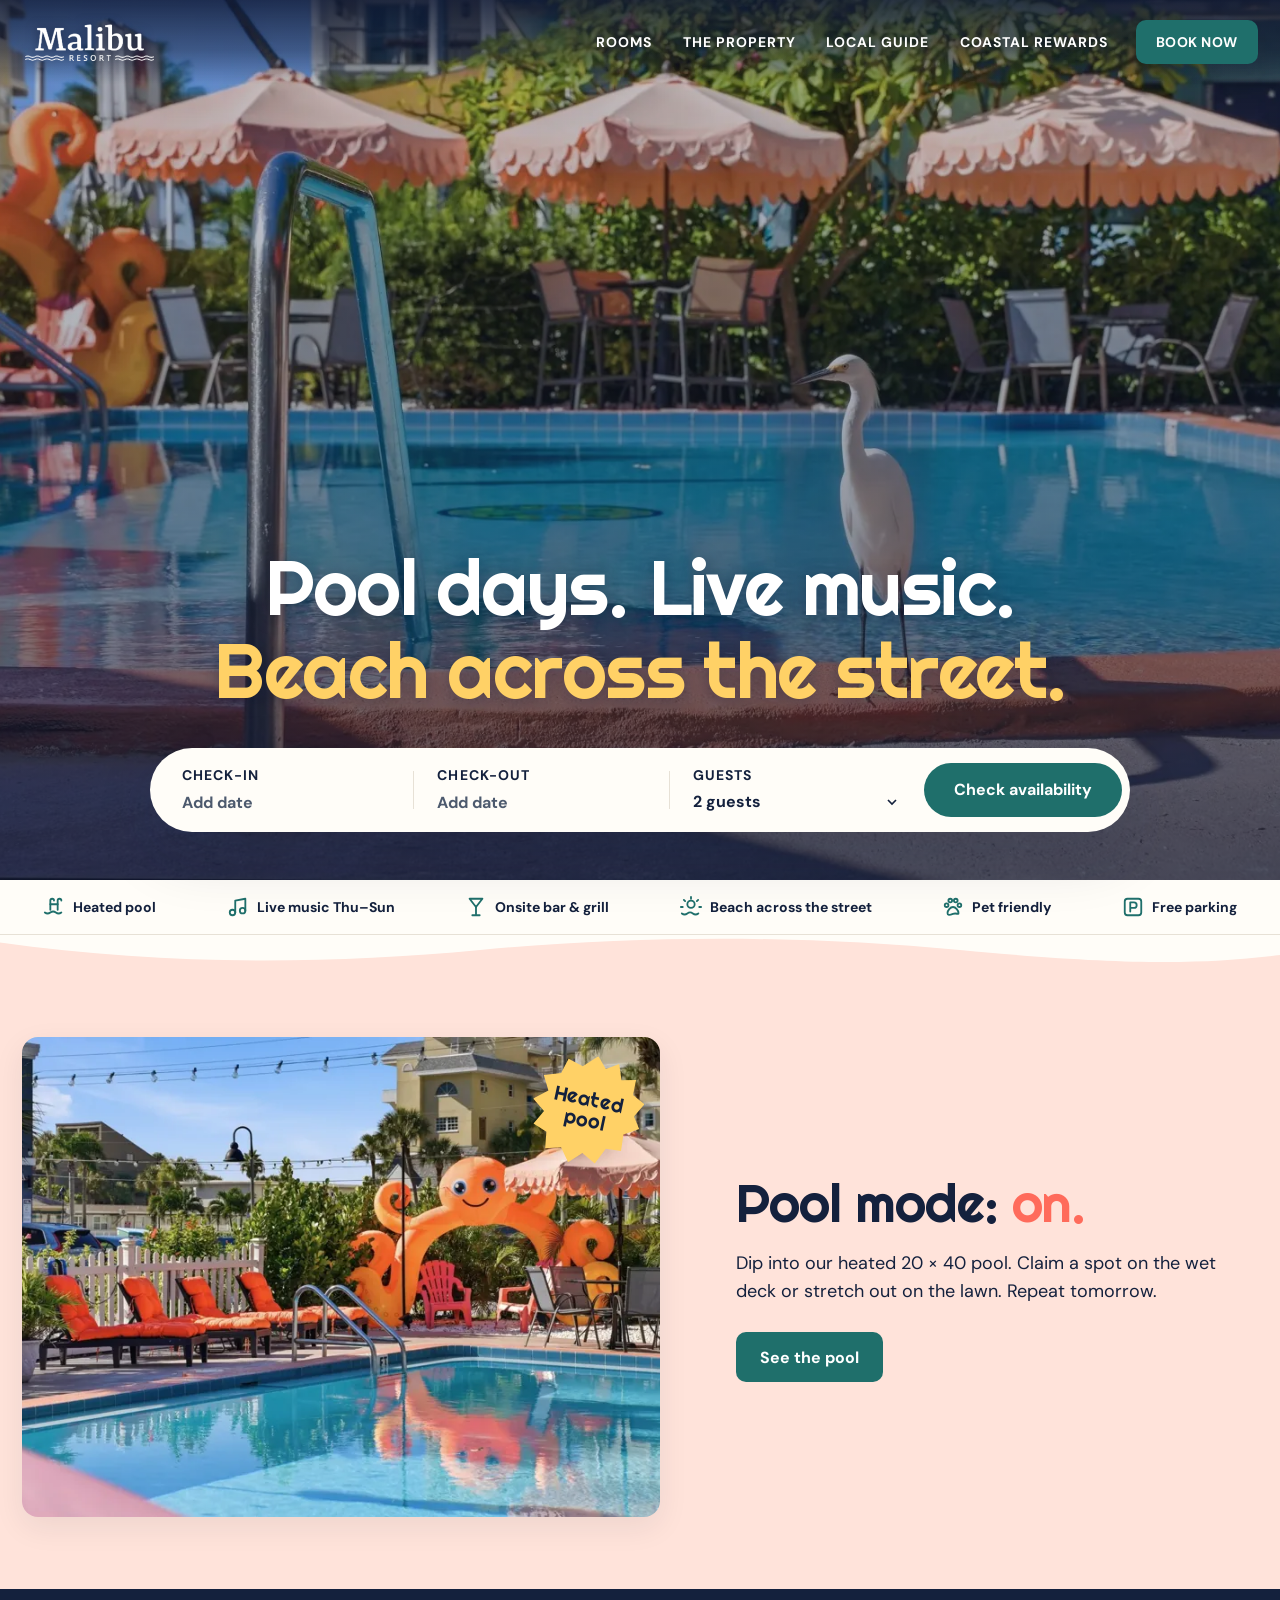
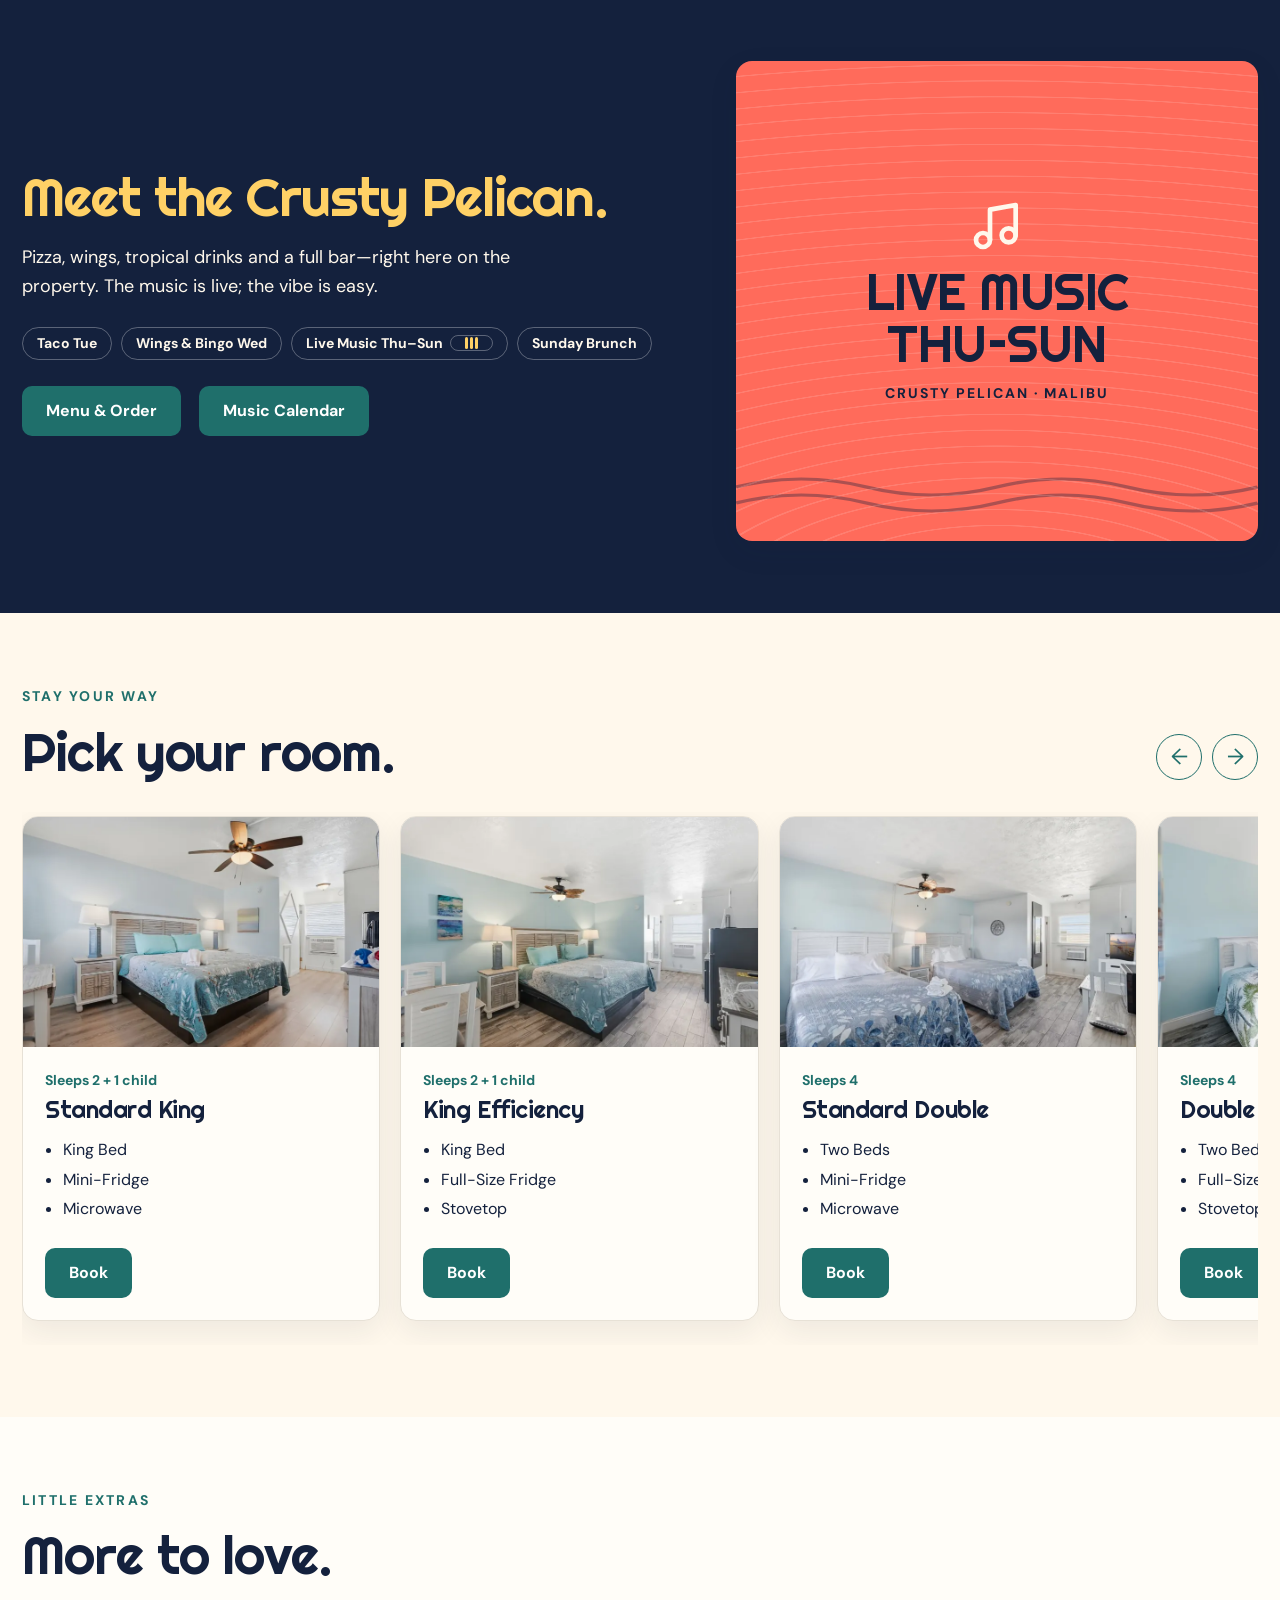
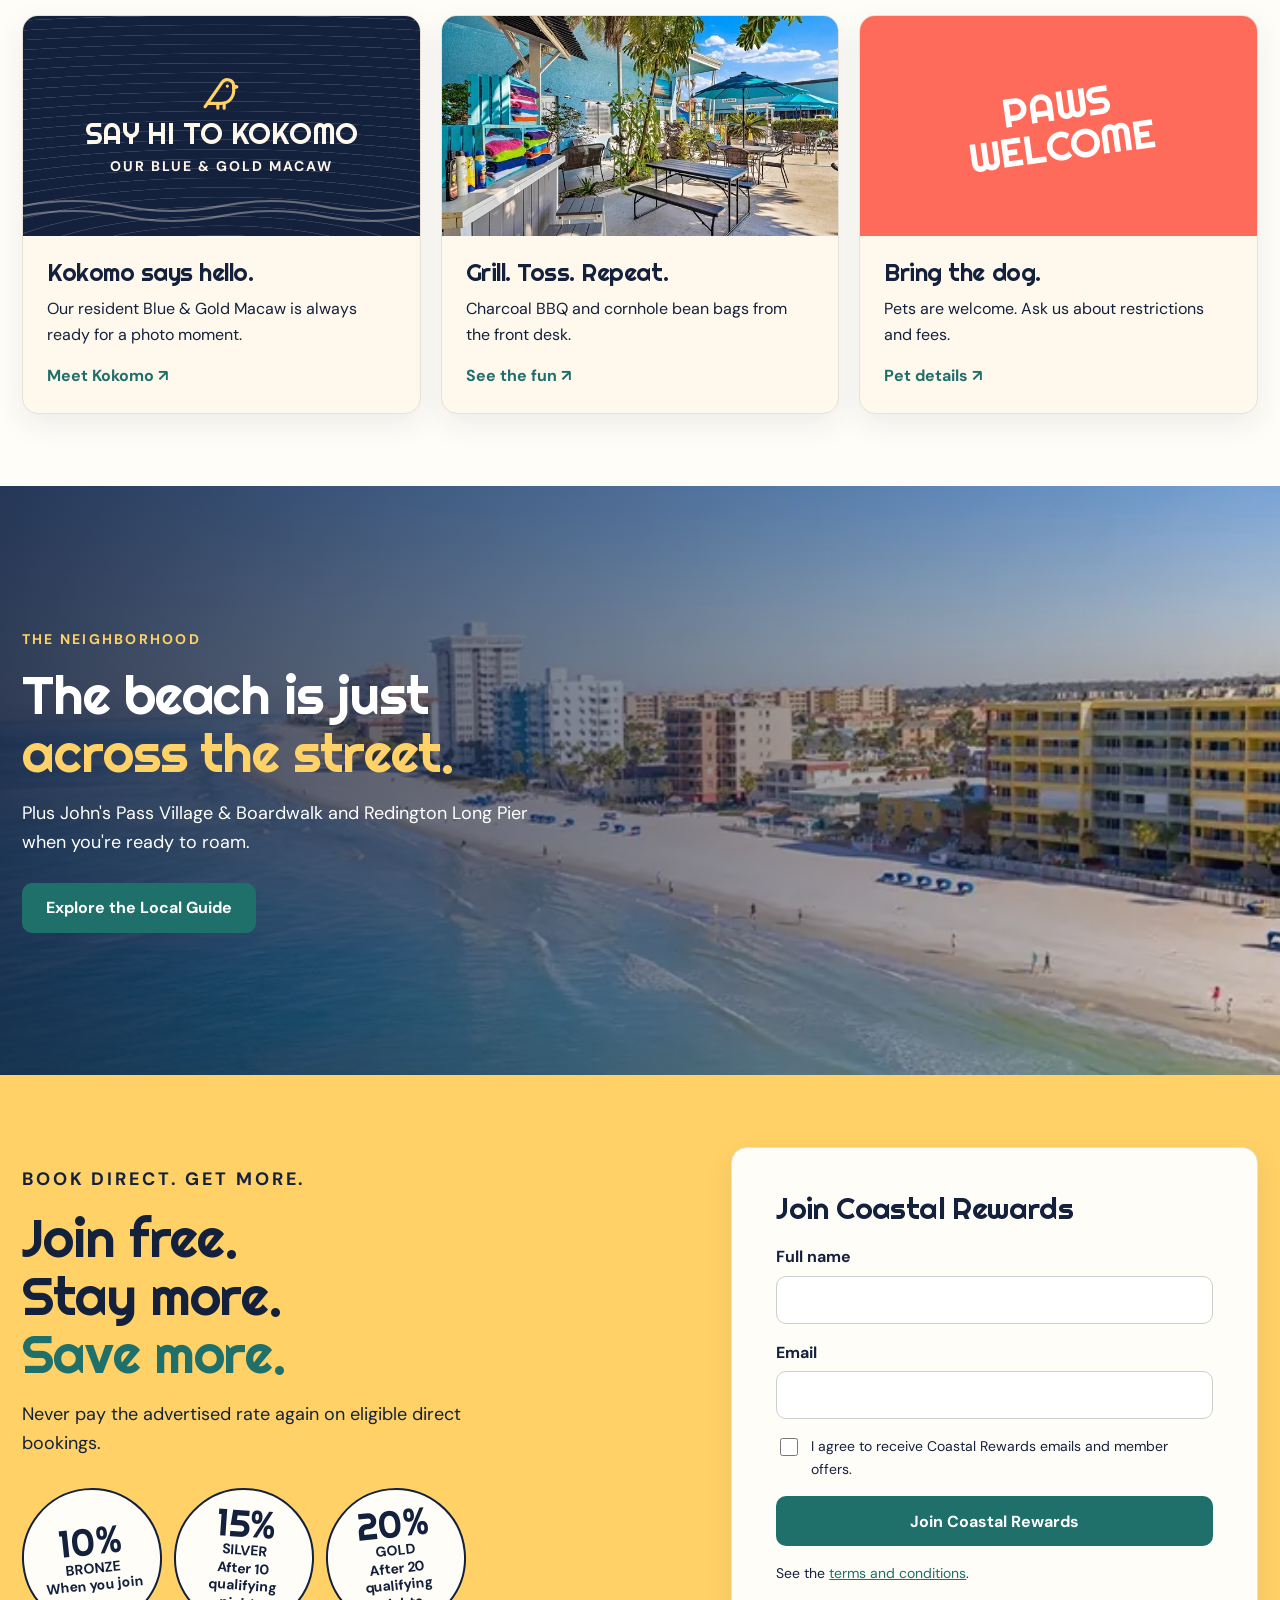
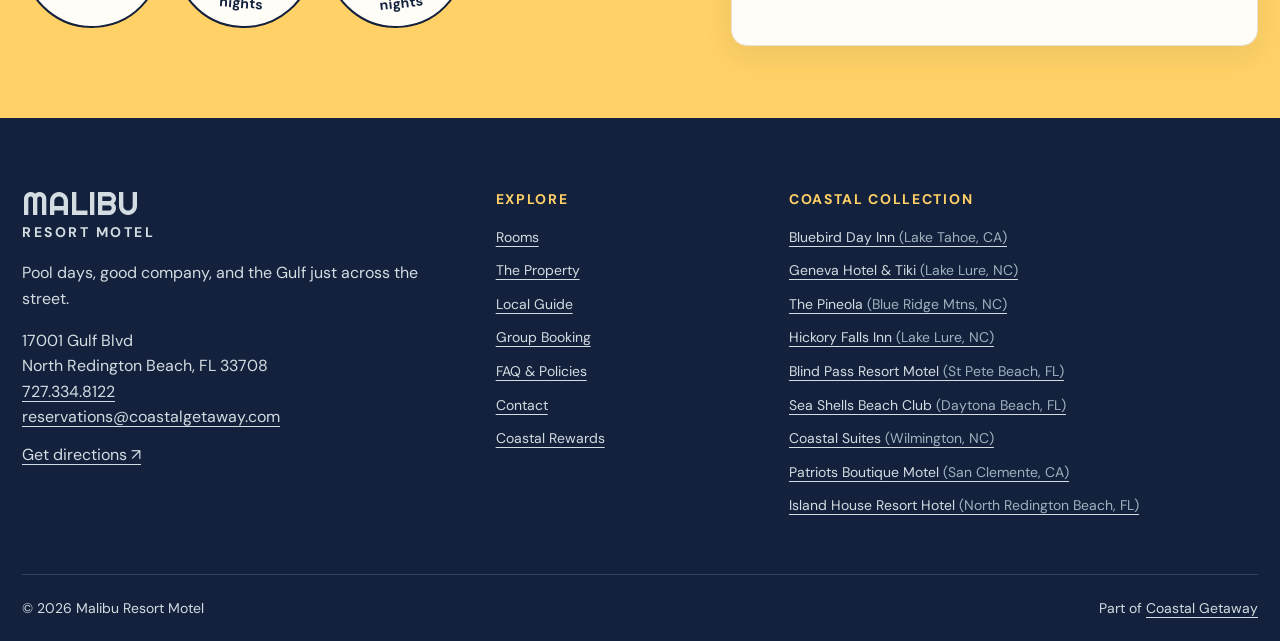
==== index.html @ 84819af7 "Clean up and modernize the site - Rewrite style-v2.css as one organized pass per component with shar" ====
<!DOCTYPE html>

<html lang="en"><head>
  <meta charset="utf-8"/>
  <meta content="width=device-width, initial-scale=1" name="viewport"/>
  <title>Malibu Resort Motel | Pool, Live Music &amp; Beach Across the Street | North Redington Beach, FL</title>
  <meta content="Retro motel in North Redington Beach with a heated pool, live music, onsite Crusty Pelican bar and grill, and the Gulf just across the street." name="description"/>
  <link href="https://fonts.googleapis.com" rel="preconnect"/>
  <link crossorigin="" href="https://fonts.gstatic.com" rel="preconnect"/>
  <link href="https://fonts.googleapis.com/css2?family=DM+Sans:wght@400;500;600;700&amp;family=Righteous&amp;display=swap" rel="stylesheet"/>
  <link href="assets/style-v2.css" rel="stylesheet"/>
  <script type="application/ld+json">{"@context":"https://schema.org","@type":"LodgingBusiness","name":"Malibu Resort Motel","url":"https://www.themaliburesortmotel.com/","telephone":"+1-727-334-8122","address":{"@type":"PostalAddress","streetAddress":"17001 Gulf Blvd","addressLocality":"North Redington Beach","addressRegion":"FL","postalCode":"33708","addressCountry":"US"},"checkinTime":"15:00","checkoutTime":"11:00"}</script>
</head>
<body class="home-page"><a class="skip-link" href="#main">Skip to content</a>
<header class="site-header">
  <div class="wrap header-inner"><a aria-label="Malibu Resort Motel home" class="brand" href="index.html">
      <img alt="Malibu Resort Motel" src="assets/images/logo.png"/></a>
    <nav aria-label="Main navigation" class="desktop-nav"><a href="rooms.html">Rooms</a><a href="property.html">The Property</a><a href="local-guide.html">Local Guide</a><a href="index.html#rewards">Coastal Rewards</a>
    </nav>
    <a class="button header-book" href="https://hotels.cloudbeds.com/en/reservation/ivsspZ?currency=usd" rel="noopener noreferrer" target="_blank">Book now</a>
    <button aria-controls="mobile-menu" aria-expanded="false" aria-label="Open menu" class="menu-toggle" type="button"><span></span><span></span><span></span>
    </button>
  </div>
  <nav aria-label="Mobile navigation" class="mobile-menu" hidden="" id="mobile-menu"><a href="rooms.html">Rooms</a><a href="property.html">The Property</a><a href="local-guide.html">Local Guide</a><a href="index.html#rewards">Coastal Rewards</a><a href="group-booking.html">Group Booking</a><a href="faq-policies.html">FAQ &amp; Policies</a><a href="contact.html">Contact</a>
    <a class="button" href="https://hotels.cloudbeds.com/en/reservation/ivsspZ?currency=usd" rel="noopener noreferrer" target="_blank">Book now</a>
  </nav>
</header>
<main id="main">
  <section class="hero">
    <div aria-label="Heated pool at Malibu Resort Motel" class="hero-image" role="img"></div>
    <div class="wrap hero-content">
      <h1><span>Pool days.</span><span>Live music.</span><span>Beach across the street.</span>
      </h1>
    </div>
    <form class="booking-search wrap" data-booking-form="">
      <label>Check-in<input autocomplete="off" inputmode="numeric" maxlength="10" name="checkin" pattern="(0[1-9]|1[0-2])/(0[1-9]|[12][0-9]|3[01])/[0-9]{4}" placeholder="Add date" required="" title="Enter a date as MM/DD/YYYY" type="text"/>
      </label>
      <label>Check-out<input autocomplete="off" inputmode="numeric" maxlength="10" name="checkout" pattern="(0[1-9]|1[0-2])/(0[1-9]|[12][0-9]|3[01])/[0-9]{4}" placeholder="Add date" required="" title="Enter a date as MM/DD/YYYY" type="text"/>
      </label>
      <label>Guests
        <select name="guests"><option>1 guest</option><option selected="">2 guests</option><option>3 guests</option><option>4 guests</option>
        </select>
      </label>
      <button class="button" type="submit">Check availability
      </button>
    </form>
  </section>
  <div aria-label="Malibu highlights" class="highlight-strip">
    <div class="highlight-track"><span class="highlight-item"><span class="highlight-icon"><svg aria-hidden="true" class="icon" fill="none" stroke="currentColor" stroke-linecap="round" stroke-linejoin="round" stroke-width="2" viewBox="0 0 24 24"><path d="M2 18c2 1.5 4 1.5 6 0s4-1.5 6 0 4 1.5 6 0"/><path d="M8 15V5a2 2 0 0 1 4 0"/><path d="M16 15V5a2 2 0 0 1 4 0"/><path d="M8 9h8"/></svg></span>Heated pool</span><span class="highlight-item"><span class="highlight-icon"><svg aria-hidden="true" class="icon" fill="none" stroke="currentColor" stroke-linecap="round" stroke-linejoin="round" stroke-width="2" viewBox="0 0 24 24"><path d="M9 18V5l11-2v13"/><circle cx="6" cy="18" r="3"/><circle cx="17" cy="16" r="3"/></svg></span>Live music Thu–Sun</span><span class="highlight-item"><span class="highlight-icon"><svg aria-hidden="true" class="icon" fill="none" stroke="currentColor" stroke-linecap="round" stroke-linejoin="round" stroke-width="2" viewBox="0 0 24 24"><path d="M5 3h14l-7 9z"/><path d="M12 12v8"/><path d="M8 21h8"/></svg></span>Onsite bar &amp; grill</span><span class="highlight-item"><span class="highlight-icon"><svg aria-hidden="true" class="icon" fill="none" stroke="currentColor" stroke-linecap="round" stroke-linejoin="round" stroke-width="2" viewBox="0 0 24 24"><circle cx="12" cy="9" r="4"/><path d="M12 1v2M4.2 4.2l1.4 1.4M1 12h2M21 12h2M18.4 5.6l1.4-1.4"/><path d="M2 19c2 1.5 4 1.5 6 0s4-1.5 6 0 4 1.5 6 0"/></svg></span>Beach across the street</span><span class="highlight-item"><span class="highlight-icon"><svg aria-hidden="true" class="icon" fill="none" stroke="currentColor" stroke-linecap="round" stroke-linejoin="round" stroke-width="2" viewBox="0 0 24 24"><circle cx="5" cy="10" r="2"/><circle cx="9" cy="5" r="2"/><circle cx="15" cy="5" r="2"/><circle cx="19" cy="10" r="2"/><path d="M12 12c-3 0-6 4-6 6.5S8 21 12 19.5 18 21 18 18.5 15 12 12 12z"/></svg></span>Pet friendly</span><span class="highlight-item"><span class="highlight-icon"><svg aria-hidden="true" class="icon" fill="none" stroke="currentColor" stroke-linecap="round" stroke-linejoin="round" stroke-width="2" viewBox="0 0 24 24"><rect height="18" rx="3" width="18" x="3" y="3"/><path d="M9 17V7h4a3 3 0 0 1 0 6H9"/></svg></span>Free parking</span>
    </div>
    <div aria-hidden="true" class="highlight-track"><span class="highlight-item"><span class="highlight-icon"><svg aria-hidden="true" class="icon" fill="none" stroke="currentColor" stroke-linecap="round" stroke-linejoin="round" stroke-width="2" viewBox="0 0 24 24"><path d="M2 18c2 1.5 4 1.5 6 0s4-1.5 6 0 4 1.5 6 0"/><path d="M8 15V5a2 2 0 0 1 4 0"/><path d="M16 15V5a2 2 0 0 1 4 0"/><path d="M8 9h8"/></svg></span>Heated pool</span><span class="highlight-item"><span class="highlight-icon"><svg aria-hidden="true" class="icon" fill="none" stroke="currentColor" stroke-linecap="round" stroke-linejoin="round" stroke-width="2" viewBox="0 0 24 24"><path d="M9 18V5l11-2v13"/><circle cx="6" cy="18" r="3"/><circle cx="17" cy="16" r="3"/></svg></span>Live music Thu–Sun</span><span class="highlight-item"><span class="highlight-icon"><svg aria-hidden="true" class="icon" fill="none" stroke="currentColor" stroke-linecap="round" stroke-linejoin="round" stroke-width="2" viewBox="0 0 24 24"><path d="M5 3h14l-7 9z"/><path d="M12 12v8"/><path d="M8 21h8"/></svg></span>Onsite bar &amp; grill</span><span class="highlight-item"><span class="highlight-icon"><svg aria-hidden="true" class="icon" fill="none" stroke="currentColor" stroke-linecap="round" stroke-linejoin="round" stroke-width="2" viewBox="0 0 24 24"><circle cx="12" cy="9" r="4"/><path d="M12 1v2M4.2 4.2l1.4 1.4M1 12h2M21 12h2M18.4 5.6l1.4-1.4"/><path d="M2 19c2 1.5 4 1.5 6 0s4-1.5 6 0 4 1.5 6 0"/></svg></span>Beach across the street</span><span class="highlight-item"><span class="highlight-icon"><svg aria-hidden="true" class="icon" fill="none" stroke="currentColor" stroke-linecap="round" stroke-linejoin="round" stroke-width="2" viewBox="0 0 24 24"><circle cx="5" cy="10" r="2"/><circle cx="9" cy="5" r="2"/><circle cx="15" cy="5" r="2"/><circle cx="19" cy="10" r="2"/><path d="M12 12c-3 0-6 4-6 6.5S8 21 12 19.5 18 21 18 18.5 15 12 12 12z"/></svg></span>Pet friendly</span><span class="highlight-item"><span class="highlight-icon"><svg aria-hidden="true" class="icon" fill="none" stroke="currentColor" stroke-linecap="round" stroke-linejoin="round" stroke-width="2" viewBox="0 0 24 24"><rect height="18" rx="3" width="18" x="3" y="3"/><path d="M9 17V7h4a3 3 0 0 1 0 6H9"/></svg></span>Free parking</span>
    </div>
  </div>
  <div aria-hidden="true" class="wave-divider"><svg preserveaspectratio="none" viewbox="0 0 1440 48" xmlns="http://www.w3.org/2000/svg"><path d="M0 12C180 48 360 48 540 24S900 0 1080 24s270 24 360 8v16H0Z"></path></svg>
  </div>
  <section class="feature-block pool-block">
    <div class="wrap feature-layout">
      <div class="feature-media">
        <img alt="The heated outdoor pool and sun deck at Malibu Resort Motel" loading="lazy" src="assets/images/property-05-800.webp" srcset="assets/images/property-05-800.webp 800w, assets/images/property-05-1600.webp 1600w" sizes="(max-width: 960px) 100vw, 640px"/><span class="pool-badge">Heated pool</span>
      </div>
      <div class="feature-content">
        <h2>Pool mode: <em>on.</em>
        </h2>
        <p>Dip into our heated 20 × 40 pool. Claim a spot on the wet deck or stretch out on the lawn. Repeat tomorrow.
        </p>
        <a class="button" href="property.html#pool">See the pool</a>
      </div>
    </div>
  </section>
  <section class="feature-block pelican-block">
    <div class="wrap feature-layout reverse">
      <div class="feature-media"><!-- RETRO POSTER PLACEHOLDER: replace this whole div with <img src="assets/images/crusty-pelican-live-music.jpg" alt="..."> when the client supplies a real Crusty Pelican live music photo. -->
        <div aria-label="Retro graphic poster for Crusty Pelican live music Thursday through Sunday" class="retro-poster poster-music" role="img"><svg aria-hidden="true" class="poster-icon" fill="none" stroke="currentColor" stroke-linecap="round" stroke-linejoin="round" stroke-width="2" viewBox="0 0 24 24"><path d="M9 18V5l11-2v13"/><circle cx="6" cy="18" r="3"/><circle cx="17" cy="16" r="3"/></svg><strong>LIVE MUSIC <span class="nowrap">THU–SUN</span></strong><span class="poster-detail">CRUSTY PELICAN · MALIBU</span><svg aria-hidden="true" class="poster-waves" preserveAspectRatio="none" viewBox="0 0 400 60"><path d="M0 20q50-20 100 0t100 0 100 0 100 0M0 40q50-20 100 0t100 0 100 0 100 0" fill="none" stroke="currentColor" stroke-width="4"/></svg>
        </div>
      </div>
      <div class="feature-content">
        <h2>Meet the <em>Crusty Pelican.</em>
        </h2>
        <p>Pizza, wings, tropical drinks and a full bar—right here on the property. The music is live; the vibe is easy.
        </p>
        <div aria-label="Weekly lineup" class="pill-list"><span>Taco Tue</span><span>Wings &amp; Bingo Wed</span><span>Live Music Thu–Sun<span aria-hidden="true" class="equalizer"><i></i><i></i><i></i></span></span><span>Sunday Brunch</span>
        </div>
        <div class="button-row">
          <a class="button" href="https://beta.tabwright.com/order/crusty-pelican" rel="noopener noreferrer" target="_blank">Menu &amp; Order</a>
          <a class="button secondary-action" href="https://www.facebook.com/share/1YWHw7oqLN/" rel="noopener noreferrer" target="_blank">Music Calendar</a>
        </div>
      </div>
    </div>
  </section>
  <section class="rooms-strip-section">
    <div class="wrap">
      <div class="section-head">
        <div>
          <p class="eyebrow">Stay your way
          </p>
          <h2>Pick your room.
          </h2>
        </div>
        <div aria-label="Browse rooms" class="room-controls">
          <button aria-label="Previous rooms" data-room-prev="" type="button">←
          </button>
          <button aria-label="Next rooms" data-room-next="" type="button">→
          </button>
        </div>
      </div>
      <div aria-label="Room types, scroll horizontally" class="rooms-scroller" tabindex="0">
        <article class="strip-card"><a aria-label="See Standard King details" class="strip-image" href="rooms.html#room-491562">
            <img alt="Standard King guest room" loading="lazy" src="assets/images/room-standard-king-800.webp" srcset="assets/images/room-standard-king-800.webp 800w, assets/images/room-standard-king-1600.webp 1600w" sizes="(max-width: 620px) 82vw, 360px"/></a>
          <div class="strip-card-content">
            <p class="strip-occupancy">Sleeps 2 + 1 child
            </p>
            <h3>Standard King
            </h3>
            <ul>
              <li>King Bed
              </li>
              <li>Mini-Fridge
              </li>
              <li>Microwave
              </li>
            </ul>
            <a class="button" href="https://hotels.cloudbeds.com/en/reservation/ivsspZ?rid=491562&amp;currency=usd" rel="noopener noreferrer" target="_blank">Book</a>
          </div>
        </article>
        <article class="strip-card"><a aria-label="See King Efficiency details" class="strip-image" href="rooms.html#room-491563">
            <img alt="King Efficiency guest room" loading="lazy" src="assets/images/room-king-efficiency-800.webp" srcset="assets/images/room-king-efficiency-800.webp 800w, assets/images/room-king-efficiency-1600.webp 1600w" sizes="(max-width: 620px) 82vw, 360px"/></a>
          <div class="strip-card-content">
            <p class="strip-occupancy">Sleeps 2 + 1 child
            </p>
            <h3>King Efficiency
            </h3>
            <ul>
              <li>King Bed
              </li>
              <li>Full-Size Fridge
              </li>
              <li>Stovetop
              </li>
            </ul>
            <a class="button" href="https://hotels.cloudbeds.com/en/reservation/ivsspZ?rid=491563&amp;currency=usd" rel="noopener noreferrer" target="_blank">Book</a>
          </div>
        </article>
        <article class="strip-card"><a aria-label="See Standard Double details" class="strip-image" href="rooms.html#room-491564">
            <img alt="Standard Double guest room" loading="lazy" src="assets/images/room-standard-double-800.webp" srcset="assets/images/room-standard-double-800.webp 800w, assets/images/room-standard-double-1600.webp 1600w" sizes="(max-width: 620px) 82vw, 360px"/></a>
          <div class="strip-card-content">
            <p class="strip-occupancy">Sleeps 4
            </p>
            <h3>Standard Double
            </h3>
            <ul>
              <li>Two Beds
              </li>
              <li>Mini-Fridge
              </li>
              <li>Microwave
              </li>
            </ul>
            <a class="button" href="https://hotels.cloudbeds.com/en/reservation/ivsspZ?rid=491564&amp;currency=usd" rel="noopener noreferrer" target="_blank">Book</a>
          </div>
        </article>
        <article class="strip-card"><a aria-label="See Double Bed Efficiency details" class="strip-image" href="rooms.html#room-491565">
            <img alt="Double Bed Efficiency guest room" loading="lazy" src="assets/images/room-double-efficiency-800.webp" srcset="assets/images/room-double-efficiency-800.webp 800w, assets/images/room-double-efficiency-1600.webp 1600w" sizes="(max-width: 620px) 82vw, 360px"/></a>
          <div class="strip-card-content">
            <p class="strip-occupancy">Sleeps 4
            </p>
            <h3>Double Bed Efficiency
            </h3>
            <ul>
              <li>Two Beds
              </li>
              <li>Full-Size Fridge
              </li>
              <li>Stovetop
              </li>
            </ul>
            <a class="button" href="https://hotels.cloudbeds.com/en/reservation/ivsspZ?rid=491565&amp;currency=usd" rel="noopener noreferrer" target="_blank">Book</a>
          </div>
        </article>
        <article class="strip-card"><a aria-label="See One Bedroom Apartment details" class="strip-image" href="rooms.html#room-491566">
            <img alt="One Bedroom Apartment guest room" loading="lazy" src="assets/images/room-apartment-800.webp" srcset="assets/images/room-apartment-800.webp 800w, assets/images/room-apartment-1600.webp 1600w" sizes="(max-width: 620px) 82vw, 360px"/></a>
          <div class="strip-card-content">
            <p class="strip-occupancy">Sleeps 4
            </p>
            <h3>One Bedroom Apartment
            </h3>
            <ul>
              <li>King Bedroom
              </li>
              <li>Queen Pull-Out Sofa
              </li>
              <li>Kitchenette
              </li>
            </ul>
            <a class="button" href="https://hotels.cloudbeds.com/en/reservation/ivsspZ?rid=491566&amp;currency=usd" rel="noopener noreferrer" target="_blank">Book</a>
          </div>
        </article>
        <article class="strip-card"><a aria-label="See Tropical One-Bedroom Suite details" class="strip-image" href="rooms.html#room-491567">
            <img alt="Tropical One-Bedroom Suite guest room" decoding="async" height="1000" loading="eager" src="assets/images/room-tropical-suite-800.webp" srcset="assets/images/room-tropical-suite-800.webp 800w, assets/images/room-tropical-suite-1600.webp 1600w" sizes="(max-width: 620px) 82vw, 360px" width="1503"/></a>
          <div class="strip-card-content">
            <p class="strip-occupancy">Sleeps 4
            </p>
            <h3>Tropical One-Bedroom Suite
            </h3>
            <ul>
              <li>King Bedroom
              </li>
              <li>Queen Pull-Out Sofa
              </li>
              <li>Kitchenette
              </li>
            </ul>
            <a class="button" href="https://hotels.cloudbeds.com/en/reservation/ivsspZ?rid=491567&amp;currency=usd" rel="noopener noreferrer" target="_blank">Book</a>
          </div>
        </article>
      </div>
    </div>
  </section>
  <section class="extras-section">
    <div class="wrap">
      <div class="section-head">
        <div>
          <p class="eyebrow">Little extras
          </p>
          <h2>More to love.
          </h2>
        </div>
      </div>
      <div class="extras-grid">
        <a class="extra-card" href="property.html#kokomo">
          <div class="extra-visual"><!-- RETRO POSTER PLACEHOLDER: replace this whole div with <img src="assets/images/kokomo.jpg" alt="..."> when the client supplies a real Kokomo photo. -->
            <div aria-label="Retro graphic poster for Kokomo the Blue and Gold Macaw" class="retro-poster poster-kokomo" role="img"><svg aria-hidden="true" class="poster-icon" fill="none" stroke="currentColor" stroke-linecap="round" stroke-linejoin="round" stroke-width="2" viewBox="0 0 24 24"><path d="M16 7h.01"/><path d="M3.4 18H12a8 8 0 0 0 8-8V7a4 4 0 0 0-7.3-2.3L2 20"/><path d="m20 7 2 .5-2 .5"/><path d="M10 18v3M14 17.7V21"/></svg><strong>SAY HI TO KOKOMO</strong><span class="poster-detail">OUR BLUE &amp; GOLD MACAW</span><svg aria-hidden="true" class="poster-waves" preserveAspectRatio="none" viewBox="0 0 400 60"><path d="M0 20q50-20 100 0t100 0 100 0 100 0M0 40q50-20 100 0t100 0 100 0 100 0" fill="none" stroke="currentColor" stroke-width="4"/></svg>
            </div>
          </div>
          <div>
            <h3>Kokomo says hello.
            </h3>
            <p>Our resident Blue &amp; Gold Macaw is always ready for a photo moment.
            </p><b>Meet Kokomo <span aria-hidden="true">↗</span></b>
          </div></a>
        <a class="extra-card" href="property.html#games-bbq">
          <div class="extra-visual">
            <img alt="Outdoor hangout space at Malibu Resort Motel" loading="lazy" src="assets/images/property-front-800.webp" srcset="assets/images/property-front-800.webp 800w" sizes="(max-width: 620px) 100vw, 400px"/>
          </div>
          <div>
            <h3>Grill. Toss. Repeat.
            </h3>
            <p>Charcoal BBQ and cornhole bean bags from the front desk.
            </p><b>See the fun <span aria-hidden="true">↗</span></b>
          </div></a>
        <a class="extra-card" href="property.html#pets">
          <div aria-label="Graphic placeholder for pet-friendly stays" class="extra-visual pet-art" role="img"><span>PAWS<br/>WELCOME</span>
          </div>
          <div>
            <h3>Bring the dog.
            </h3>
            <p>Pets are welcome. Ask us about restrictions and fees.
            </p><b>Pet details <span aria-hidden="true">↗</span></b>
          </div></a>
      </div>
    </div>
  </section>
  <section class="location-band">
    <div aria-label="Beach and Gulf near Malibu Resort Motel" class="location-photo" role="img"></div>
    <div class="location-overlay"></div>
    <div class="wrap location-content">
      <p class="eyebrow light">The neighborhood
      </p>
      <h2>The beach is just<br/><em>across the street.</em>
      </h2>
      <p>Plus John's Pass Village &amp; Boardwalk and Redington Long Pier when you're ready to roam.
      </p>
      <a class="button" href="local-guide.html">Explore the Local Guide</a>
    </div>
  </section>
  <section class="rewards-section" id="rewards">
    <div class="wrap rewards-grid">
      <div class="rewards-copy">
        <p class="eyebrow">Book direct. Get more.
        </p>
        <h2>Join free.<br/>Stay more.<br/><em>Save more.</em>
        </h2>
        <p>Never pay the advertised rate again on eligible direct bookings.
        </p>
        <div class="tier-badges">
          <div><strong data-count="10">10%</strong><span>BRONZE<br/>When you join</span>
          </div>
          <div><strong data-count="15">15%</strong><span>SILVER<br/>After 10 qualifying nights</span>
          </div>
          <div><strong data-count="20">20%</strong><span>GOLD<br/>After 20 qualifying nights</span>
          </div>
        </div>
      </div>
      <form class="site-form reward-form" data-demo-form="" data-success="Thanks for joining! This prototype does not submit your details yet.">
        <h3>Join Coastal Rewards
        </h3>
        <label>Full name<input autocomplete="name" name="name" required=""/>
        </label>
        <label>Email<input autocomplete="email" name="email" required="" type="email"/>
        </label>
        <label class="checkbox"><input required="" type="checkbox"/><span>I agree to receive Coastal Rewards emails and member offers.</span>
        </label>
        <button class="button" type="submit">Join Coastal Rewards
        </button>
        <p class="form-note">See the <a href="https://coastalgetaway.com/terms-conditions/" rel="noopener noreferrer" target="_blank">terms and conditions</a>.
        </p>
        <p aria-live="polite" class="form-status" role="status"></p>
      </form>
    </div>
  </section>
</main>
<footer class="site-footer">
  <div class="wrap footer-grid">
    <div>
      <a class="footer-logo" href="index.html">MALIBU <span>RESORT MOTEL</span></a>
      <p>Pool days, good company, and the Gulf just across the street.
      </p>
      <address>17001 Gulf Blvd<br/>North Redington Beach, FL 33708<br/><a href="tel:+17273348122">727.334.8122</a><br/><a href="mailto:reservations@coastalgetaway.com">reservations@coastalgetaway.com</a>
      </address><a href="https://www.google.com/maps/search/?api=1&amp;query=17001+Gulf+Blvd+North+Redington+Beach+FL+33708" rel="noopener noreferrer" target="_blank">Get directions ↗</a>
    </div>
    <div>
      <h2>Explore
      </h2>
      <ul>
        <li><a href="rooms.html">Rooms</a>
        </li>
        <li><a href="property.html">The Property</a>
        </li>
        <li><a href="local-guide.html">Local Guide</a>
        </li>
        <li><a href="group-booking.html">Group Booking</a>
        </li>
        <li><a href="faq-policies.html">FAQ &amp; Policies</a>
        </li>
        <li><a href="contact.html">Contact</a>
        </li>
        <li><a href="index.html#rewards">Coastal Rewards</a>
        </li>
      </ul>
    </div>
    <div>
      <h2>Coastal Collection
      </h2>
      <ul>
        <li><a href="https://www.bluebirddaytahoe.com/" rel="noopener noreferrer" target="_blank">Bluebird Day Inn <small>(Lake Tahoe, CA)</small></a>
        </li>
        <li><a href="https://www.genevahoteltiki.com/" rel="noopener noreferrer" target="_blank">Geneva Hotel &amp; Tiki <small>(Lake Lure, NC)</small></a>
        </li>
        <li><a href="https://www.thepineola.com/" rel="noopener noreferrer" target="_blank">The Pineola <small>(Blue Ridge Mtns, NC)</small></a>
        </li>
        <li><a href="https://www.hickoryfallsinn.com/" rel="noopener noreferrer" target="_blank">Hickory Falls Inn <small>(Lake Lure, NC)</small></a>
        </li>
        <li><a href="https://www.blindpassresort.com/" rel="noopener noreferrer" target="_blank">Blind Pass Resort Motel <small>(St Pete Beach, FL)</small></a>
        </li>
        <li><a href="https://www.seashellsbeachclub.com/" rel="noopener noreferrer" target="_blank">Sea Shells Beach Club <small>(Daytona Beach, FL)</small></a>
        </li>
        <li><a href="https://www.coastalsuites.com/" rel="noopener noreferrer" target="_blank">Coastal Suites <small>(Wilmington, NC)</small></a>
        </li>
        <li><a href="https://www.thepatriotsmotel.com/" rel="noopener noreferrer" target="_blank">Patriots Boutique Motel <small>(San Clemente, CA)</small></a>
        </li>
        <li><a href="https://www.islandhousebeachhotel.com/" rel="noopener noreferrer" target="_blank">Island House Resort Hotel <small>(North Redington Beach, FL)</small></a>
        </li>
      </ul>
    </div>
  </div>
  <div class="footer-bottom wrap">
    <p>© <span id="year">2026</span> Malibu Resort Motel
    </p>
    <p>Part of <a href="https://coastalgetaway.com/" rel="noopener noreferrer" target="_blank">Coastal Getaway</a>
    </p>
  </div>
</footer>
<script defer="" src="assets/script.js">
</script>
<a class="mobile-book-bar" href="https://hotels.cloudbeds.com/en/reservation/ivsspZ?currency=usd" rel="noopener noreferrer" target="_blank">Book now <span aria-hidden="true">↗</span></a></body></html>
---- assets/style-v2.css ----
/* ==========================================================================
   Malibu Resort Motel — static prototype stylesheet
   One pass per component. Tokens map 1:1 to Elementor global colors/fonts.
   ========================================================================== */

/* ---------- Tokens ---------- */
:root{
  --navy:#14213d;
  --teal:#1f6f6b;
  --teal-dark:#175753;
  --coral:#ff6b5b;
  --coral-soft:#ffe3da;
  --yellow:#ffd166;
  --yellow-soft:#fff1c9;
  --aqua:#2ec4b6;
  --aqua-soft:#d9f1ee;
  --cream:#fff8ec;
  --white:#fffdf8;
  --sand:#f6efe3;
  --line:#e7e1d6;
  --ink-soft:#4d5a6e;

  --font:'DM Sans',system-ui,sans-serif;
  --display:'Righteous',system-ui,sans-serif;

  --radius:16px;
  --radius-sm:10px;
  --shadow:0 10px 30px #14213d14;
  --shadow-lg:0 24px 60px #14213d29;
  --ease:cubic-bezier(.22,1,.36,1);

  --section-y:72px;
  --header-h:84px;
}
@media(max-width:620px){:root{--section-y:56px;--header-h:68px}}

/* ---------- Base ---------- */
*,*:before,*:after{box-sizing:border-box}
html{scroll-behavior:smooth;scroll-padding-top:calc(var(--header-h) + 12px)}
body{margin:0;background:var(--cream);color:var(--navy);font:16px/1.6 var(--font);-webkit-font-smoothing:antialiased}
body.menu-open{overflow:hidden}
img{display:block;max-width:100%}
a{color:inherit}
button,input,select,textarea{font:inherit}
button{cursor:pointer}
h1,h2,h3,h4,p{margin-top:0}
h1,h2,h3{font-family:var(--display);font-weight:400;line-height:1.08;letter-spacing:-.02em;text-wrap:balance}
h1{font-size:clamp(44px,6vw,80px)}
h2{font-size:clamp(34px,4.2vw,56px);margin-bottom:18px}
h3{font-size:24px}
h2 em,h1 em{font-style:normal}
.wrap{width:min(calc(100% - 44px),1240px);margin-inline:auto}
.eyebrow{margin-bottom:14px;color:var(--teal);font-size:14px;font-weight:700;letter-spacing:.16em;text-transform:uppercase}
.eyebrow.light{color:var(--yellow)}
.nowrap{white-space:nowrap}
.skip-link{position:absolute;top:-100px;left:20px;z-index:200;padding:10px 14px;border-radius:var(--radius-sm);background:var(--teal);color:#fff}
.skip-link:focus{top:10px}
:focus-visible{outline:3px solid var(--yellow);outline-offset:3px;border-radius:4px}
section[id]{scroll-margin-top:calc(var(--header-h) + 12px)}

/* ---------- Buttons & links (all buttons: teal + white text) ---------- */
.button{display:inline-flex;align-items:center;justify-content:center;gap:8px;min-height:50px;padding:12px 24px;border:0;border-radius:var(--radius-sm);background:var(--teal);color:#fff;font-weight:700;line-height:1.2;text-align:center;text-decoration:none;transition:background .2s var(--ease),transform .2s var(--ease),box-shadow .2s var(--ease)}
.button:hover{background:var(--teal-dark);transform:translateY(-2px);box-shadow:0 10px 22px #1f6f6b33}
.button:active{transform:translateY(0)}
.button-row{display:flex;flex-wrap:wrap;align-items:center;gap:12px 18px}
.text-link{color:var(--teal);font-weight:700;text-underline-offset:5px}
.text-link:hover{color:var(--teal-dark)}

/* ---------- Header ---------- */
.site-header{position:fixed;inset:0 0 auto;z-index:80;transition:background .25s,box-shadow .25s}
.header-inner{display:flex;align-items:center;gap:28px;height:var(--header-h)}
.brand{flex:none;width:136px}
.brand img{width:auto;max-height:64px;object-fit:contain;transition:filter .25s}
.desktop-nav{display:flex;align-items:center;gap:clamp(18px,2.4vw,34px);margin-left:auto}
.desktop-nav a{font-size:14px;font-weight:700;letter-spacing:.07em;text-decoration:none;text-transform:uppercase;text-underline-offset:6px}
.desktop-nav a:hover{text-decoration:underline}
.header-book{min-height:44px;padding:10px 20px;text-transform:uppercase;letter-spacing:.04em;font-size:14px;white-space:nowrap}
.menu-toggle{display:none;flex-direction:column;align-items:center;justify-content:center;gap:6px;width:46px;height:46px;margin-left:auto;padding:0;border:0;border-radius:var(--radius-sm);background:transparent}
.menu-toggle span{display:block;width:24px;height:2px;border-radius:2px;background:var(--navy);transition:transform .2s,opacity .2s}
.menu-toggle[aria-expanded=true] span:first-child{transform:translateY(8px) rotate(45deg)}
.menu-toggle[aria-expanded=true] span:nth-child(2){opacity:0}
.menu-toggle[aria-expanded=true] span:last-child{transform:translateY(-8px) rotate(-45deg)}
/* Transparent over the hero: scrim keeps logo and nav legible on any photo */
.site-header:not(.scrolled):not(.menu-active){background:linear-gradient(180deg,#0e1834d0 0%,#0e183470 60%,transparent 100%)}
.site-header:not(.scrolled):not(.menu-active) .brand img{filter:brightness(0) invert(1) drop-shadow(0 1px 6px #0e1834cc)}
.site-header:not(.scrolled):not(.menu-active) .desktop-nav a{color:#fff;text-shadow:0 1px 8px #0e1834b3}
.site-header:not(.scrolled):not(.menu-active) .menu-toggle{background:#0e183455}
.site-header:not(.scrolled):not(.menu-active) .menu-toggle span{background:#fff}
.site-header.scrolled,.site-header.menu-active{background:var(--cream);box-shadow:0 8px 24px #14213d1a}
.mobile-menu{display:none}

/* ---------- Home hero ---------- */
.hero{position:relative;z-index:5;isolation:isolate;display:flex;flex-direction:column;justify-content:flex-end;min-height:clamp(640px,100svh,880px);color:#fff}
.hero-image{position:absolute;inset:0;z-index:-2;background:url('images/property-03-1600.webp') center 60%/cover no-repeat}
.hero:before{content:'';position:absolute;inset:0;z-index:-1;pointer-events:none;background:linear-gradient(180deg,#0e183433 0%,#0e183459 45%,#0e1834b3 100%)}
.hero-content{padding:calc(var(--header-h) + 60px) 0 36px;text-align:center}
.hero h1{max-width:980px;margin:0 auto;text-shadow:0 2px 18px #0e183466}
.hero h1 span{display:inline-block;animation:headline-rise .75s var(--ease) both}
.hero h1 span:first-child{margin-right:.28em}
.hero h1 span:nth-child(2){animation-delay:.1s}
.hero h1 span:last-child{display:block;color:var(--yellow);animation-delay:.2s}
@keyframes headline-rise{from{opacity:0;transform:translateY(22px)}to{opacity:1;transform:none}}

/* Booking bar: one slim pill row on desktop */
.booking-search{position:relative;display:grid;grid-template-columns:1fr 1fr 1fr auto;align-items:center;max-width:980px;margin:0 auto 48px;padding:8px;border-radius:999px;background:var(--white);color:var(--navy);box-shadow:var(--shadow-lg)}
.booking-search label{position:relative;display:grid;gap:2px;min-width:0;padding:8px 24px;border-radius:999px;font-size:14px;font-weight:700;letter-spacing:.08em;text-transform:uppercase;transition:background .2s}
.booking-search label+label:before{content:'';position:absolute;left:0;top:22%;bottom:22%;width:1px;background:var(--line)}
.booking-search label.is-active{background:var(--aqua-soft)}
.booking-search label.is-active:before,.booking-search label.is-active+label:before{opacity:0}
.booking-search input,.booking-search select{width:100%;min-width:0;height:28px;padding:0;border:0;background:transparent;color:var(--navy);font-size:16px;letter-spacing:0;text-transform:none;outline-offset:2px}
.booking-search input[readonly]{cursor:pointer}
.booking-search input::placeholder{color:var(--ink-soft);opacity:1}
.booking-search input:not(:placeholder-shown){font-weight:700}
.booking-search .button{min-height:54px;padding-inline:30px;border-radius:999px;white-space:nowrap}

/* Picker dropdowns (anchored, not modals) */
.picker-panel{position:absolute;top:calc(100% + 10px);left:0;z-index:30;padding:18px;border-radius:var(--radius);background:var(--white);color:var(--navy);box-shadow:var(--shadow-lg);font-weight:400;letter-spacing:0;text-transform:none;opacity:0;visibility:hidden;transform:translateY(-6px);transition:opacity .2s var(--ease),transform .2s var(--ease),visibility .2s}
.picker-panel.is-open{opacity:1;visibility:visible;transform:none}
.calendar-panel{width:min(640px,100%)}
.cal-head{display:flex;align-items:center;justify-content:space-between;margin-bottom:10px}
.cal-head strong{font:400 16px var(--display)}
.cal-nav{width:38px;height:38px;border:1px solid var(--line);border-radius:50%;background:#fff;color:var(--teal);font-size:18px;line-height:1}
.cal-nav:disabled{opacity:.35;cursor:default}
.cal-months{display:grid;grid-template-columns:1fr 1fr;gap:24px}
.cal-month h4{margin:0 0 8px;font:400 18px var(--display);text-align:center}
.cal-grid{display:grid;grid-template-columns:repeat(7,1fr);gap:2px;text-align:center}
.cal-grid .dow{padding:4px 0;color:var(--ink-soft);font-size:14px;font-weight:700}
.cal-day{justify-self:center;width:100%;max-width:42px;height:40px;padding:0;border:0;border-radius:50%;background:transparent;color:var(--navy);font-size:14px;font-weight:600;transition:background .15s}
.cal-day:hover:not(:disabled){background:var(--aqua-soft)}
.cal-day:disabled{color:#b8bfc8;cursor:default}
.cal-day.today{box-shadow:inset 0 0 0 1.5px var(--coral)}
.cal-day.in-range{max-width:none;border-radius:0;background:var(--yellow-soft)}
.cal-day.is-start,.cal-day.is-end,.cal-day.is-start:disabled,.cal-day.is-end:disabled{background:var(--teal);color:#fff}
.cal-foot{display:flex;align-items:center;justify-content:space-between;gap:10px;margin-top:12px;padding-top:12px;border-top:1px solid var(--line);font-size:14px;font-weight:700}
.cal-foot button{border:0;background:none;color:var(--teal);font-size:14px;font-weight:700;text-decoration:underline;text-underline-offset:4px}
.guest-select{position:absolute;width:1px;height:1px;opacity:0;pointer-events:none}
.guest-trigger{display:flex;align-items:center;justify-content:space-between;width:100%;height:28px;padding:0;border:0;background:none;color:var(--navy);font-size:16px;font-weight:700;letter-spacing:0;text-transform:none}
.guest-trigger svg{width:16px;height:16px;transition:transform .2s}
.guest-trigger[aria-expanded=true] svg{transform:rotate(180deg)}
.guest-panel{width:240px;margin:0;padding:8px;list-style:none}
.guest-panel li{display:flex;align-items:center;justify-content:space-between;padding:11px 12px;border-radius:var(--radius-sm);font-size:15px;font-weight:600;cursor:pointer}
.guest-panel li:hover,.guest-panel li.is-focus{background:var(--aqua-soft)}
.guest-panel li[aria-selected=true]{color:var(--teal);font-weight:700}
.guest-panel li[aria-selected=true]:after{content:'✓'}

/* ---------- Highlight strip + wave ---------- */
.highlight-strip{position:relative;z-index:2;display:flex;overflow:hidden;background:var(--white);border-bottom:1px solid var(--line)}
.highlight-track{display:flex;flex:1;align-items:center;justify-content:space-around;gap:24px;padding:16px 20px;white-space:nowrap}
.highlight-track[aria-hidden=true]{display:none}
.highlight-item{display:inline-flex;align-items:center;gap:8px;font-size:14px;font-weight:700}
.highlight-icon{display:inline-grid;place-items:center;color:var(--teal)}
.highlight-icon svg{width:22px;height:22px}
@keyframes highlight-marquee{to{transform:translateX(-100%)}}
.wave-divider{height:30px;overflow:hidden;line-height:0;background:var(--white)}
.wave-divider svg{display:block;width:100%;height:100%;fill:var(--coral-soft)}

/* ---------- Feature blocks ---------- */
.feature-block{position:relative;padding-block:var(--section-y)}
.feature-block>.wrap{position:relative;z-index:1}
.pool-block{background:var(--coral-soft)}
.pelican-block{background:var(--navy);color:var(--cream)}
.feature-layout{display:grid;grid-template-columns:1.1fr .9fr;gap:clamp(40px,6vw,96px);align-items:center}
.feature-layout.reverse .feature-media{order:2}
.feature-media{position:relative;border-radius:var(--radius);overflow:hidden;box-shadow:var(--shadow)}
.feature-media img{width:100%;height:clamp(340px,40vw,480px);object-fit:cover}
.feature-content h2 em{color:var(--coral)}
.feature-content>p{max-width:500px;margin-bottom:26px;font-size:18px}
.pelican-block h2,.pelican-block h2 em{color:var(--yellow)}
.pool-badge{position:absolute;top:18px;right:18px;z-index:2;display:grid;place-items:center;width:110px;height:110px;padding:18px;background:var(--yellow);color:var(--navy);font:20px/1.05 var(--display);text-align:center;transform:rotate(12deg);clip-path:polygon(50% 0%,59% 10%,70% 3%,75% 17%,88% 14%,88% 28%,100% 34%,93% 47%,100% 57%,87% 65%,88% 80%,74% 81%,67% 96%,54% 89%,43% 100%,34% 88%,20% 92%,18% 77%,5% 72%,12% 59%,0% 50%,12% 40%,5% 27%,20% 22%,24% 8%,38% 12%)}
.pill-list{display:flex;flex-wrap:wrap;gap:9px;margin-bottom:26px}
.pill-list span{display:inline-flex;align-items:center;padding:7px 14px;border:1.5px solid #ffffff4d;border-radius:999px;font-size:14px;font-weight:700;line-height:1.2}
.equalizer{display:inline-flex;align-items:flex-end;gap:2px;height:13px;margin-left:7px}
.equalizer i{display:block;width:3px;height:12px;border-radius:2px;background:var(--yellow);transform-origin:bottom;animation:eq-bounce .75s ease-in-out infinite alternate}
.equalizer i:nth-child(2){animation-delay:.18s}
.equalizer i:nth-child(3){animation-delay:.35s}
@keyframes eq-bounce{from{transform:scaleY(.3)}to{transform:scaleY(1)}}

/* Retro poster cards — placeholders for real photos (see HTML comments) */
.retro-poster{position:relative;isolation:isolate;display:flex;flex-direction:column;align-items:center;justify-content:center;gap:12px;width:100%;height:clamp(320px,40vw,480px);padding:30px;overflow:hidden;text-align:center}
.retro-poster:after{content:'';position:absolute;inset:0;z-index:-1;opacity:.5;background:repeating-radial-gradient(ellipse 75% 35% at 50% 115%,transparent 0 17px,#fff4 18px 20px,transparent 21px 37px)}
.retro-poster strong{max-width:440px;font:clamp(32px,4vw,58px)/1.02 var(--display);letter-spacing:-.01em}
.poster-music{background:var(--coral);color:var(--navy)}
.poster-music .poster-icon{color:var(--cream)}
.poster-kokomo{background:var(--navy);color:var(--cream)}
.poster-kokomo .poster-icon{color:var(--yellow)}
.poster-icon{width:56px;height:56px}
.poster-detail{font-size:14px;font-weight:700;letter-spacing:.14em}
.poster-waves{position:absolute;left:0;right:0;bottom:22px;z-index:-1;width:100%;height:48px;opacity:.35}

/* Pool bubbles (injected by script.js) */
.fx-layer{position:absolute;inset:0;z-index:0;overflow:hidden;pointer-events:none}
.fx-bubble{position:absolute;bottom:-40px;border:2px solid #ffffffa0;border-radius:50%;background:#ffffff26;opacity:0;animation:bubble-rise linear infinite}
@keyframes bubble-rise{0%{opacity:0;transform:translate(0,0) scale(.6)}15%{opacity:.9}100%{opacity:0;transform:translate(var(--drift),-110vh) scale(1.1)}}

/* ---------- Shared section bits ---------- */
.section{padding-block:var(--section-y)}
.section.tinted{background:var(--sand)}
.section-head{display:flex;align-items:flex-end;justify-content:space-between;gap:24px;margin-bottom:32px}
.section-head h2{margin:0}

/* ---------- Cards (one style everywhere) ---------- */
.strip-card,.extra-card,.guide-card{display:flex;flex-direction:column;overflow:hidden;border:1px solid var(--line);border-radius:var(--radius);background:var(--white);box-shadow:var(--shadow);text-decoration:none;transition:transform .28s var(--ease),box-shadow .28s var(--ease)}
.strip-card:hover,.extra-card:hover,.guide-card:hover{transform:translateY(-4px);box-shadow:var(--shadow-lg)}

/* Rooms strip */
.rooms-strip-section{padding-block:var(--section-y)}
.room-controls{display:flex;gap:10px}
.room-controls button{display:grid;place-items:center;width:46px;height:46px;border:1.5px solid var(--teal);border-radius:50%;background:transparent;color:var(--teal);font-size:22px;line-height:1;transition:background .2s,color .2s}
.room-controls button:hover{background:var(--teal);color:#fff}
.rooms-scroller{display:flex;gap:20px;padding:4px 4px 24px;overflow-x:auto;scroll-snap-type:x mandatory;overscroll-behavior-inline:contain;scrollbar-width:thin;scrollbar-color:var(--teal) var(--line)}
.strip-card{flex:0 0 clamp(270px,28vw,360px);scroll-snap-align:start}
.strip-image img{width:100%;height:230px;object-fit:cover}
.strip-card-content{display:flex;flex:1;flex-direction:column;align-items:flex-start;padding:22px}
.strip-occupancy{margin:0 0 6px;color:var(--teal);font-size:14px;font-weight:700}
.strip-card h3{margin-bottom:14px}
.strip-card ul{flex:1;margin:0 0 22px;padding-left:18px}
.strip-card li{margin-bottom:4px}

/* Extras */
.extras-section{padding-block:var(--section-y);background:var(--white)}
.extras-grid{display:grid;grid-template-columns:repeat(3,minmax(0,1fr));gap:20px}
.extra-card{background:var(--cream)}
.extra-visual{height:220px;overflow:hidden}
.extra-visual img{width:100%;height:100%;object-fit:cover}
.extra-visual .retro-poster{height:100%;padding:16px;gap:6px}
.extra-visual .poster-icon{width:38px;height:38px}
.extra-visual .retro-poster strong{font-size:clamp(26px,2.3vw,34px)}
.extra-visual .poster-waves{bottom:10px;height:30px}
.pet-art{display:grid;place-items:center;background:var(--coral);color:#fff;font:40px/1 var(--display);text-align:center}
.pet-art span{transform:rotate(-8deg)}
.extra-card>div:last-child{padding:24px}
.extra-card h3{margin:0 0 10px}
.extra-card p{margin-bottom:16px}
.extra-card b{color:var(--teal)}

/* Location band */
.location-band{position:relative;isolation:isolate;display:flex;align-items:center;min-height:clamp(460px,46vw,600px);color:#fff}
.location-photo{position:absolute;inset:0;z-index:-2;background:url('images/beach-800.webp') center 42%/cover no-repeat}
.location-overlay{position:absolute;inset:0;z-index:-1;background:linear-gradient(90deg,#14213dd9 0%,#14213d80 50%,#14213d1a 100%)}
.location-content{padding-block:var(--section-y)}
.location-content h2{max-width:720px}
.location-content h2 em{color:var(--yellow)}
.location-content p:not(.eyebrow){max-width:520px;margin-bottom:26px;font-size:18px}

/* Rewards */
.rewards-section{padding-block:var(--section-y);background:var(--yellow)}
.rewards-grid{display:grid;grid-template-columns:1fr .85fr;gap:clamp(40px,7vw,110px);align-items:center}
.rewards-copy .eyebrow{color:var(--navy)}
.rewards-copy h2 em{color:var(--teal)}
.rewards-copy>p{max-width:480px;font-size:18px}
.tier-badges{display:flex;gap:12px;margin-top:30px}
.tier-badges div{display:flex;flex-direction:column;align-items:center;justify-content:center;width:140px;height:140px;padding:12px;border:2px solid var(--navy);border-radius:50%;background:var(--white);text-align:center;transform:rotate(-6deg)}
.tier-badges div:nth-child(2){transform:rotate(4deg)}
.tier-badges strong{font:38px/1 var(--display)}
.tier-badges span{font-size:14px;font-weight:700;line-height:1.25}

/* ---------- Forms ---------- */
.site-form{display:grid;gap:16px;padding:clamp(24px,4vw,44px);border:1px solid var(--line);border-radius:var(--radius);background:var(--white);box-shadow:var(--shadow)}
.site-form h2,.site-form h3{margin-bottom:4px;font-size:30px}
.site-form label{display:grid;gap:6px;font-weight:700}
.site-form input,.site-form textarea{width:100%;min-height:48px;padding:10px 14px;border:1px solid #c8cfcc;border-radius:var(--radius-sm);background:#fff;color:var(--navy);font-weight:400;transition:border-color .2s,box-shadow .2s}
.site-form input:focus,.site-form textarea:focus{border-color:var(--teal);box-shadow:0 0 0 3px #1f6f6b26;outline:0}
.site-form textarea{resize:vertical}
.site-form .checkbox{display:flex;align-items:flex-start;gap:10px;font-size:14px;font-weight:400}
.checkbox input{flex:none;width:18px;height:18px;min-height:0;margin-top:3px;accent-color:var(--teal)}
.form-note,.form-status{margin:0;font-size:14px}
.form-note a{color:var(--teal)}
.form-status:not(:empty){padding:12px;border-radius:var(--radius-sm);background:var(--aqua-soft)}
.two-fields{display:grid;grid-template-columns:1fr 1fr;gap:12px}
.form-layout{display:grid;grid-template-columns:.85fr 1fr;gap:clamp(40px,7vw,100px);align-items:start}
.form-layout>div>p{font-size:18px}
.contact-details p{margin-bottom:24px}

/* ---------- Footer ---------- */
.site-footer{padding-top:72px;background:var(--navy);color:#eef3f3}
.footer-grid{display:grid;grid-template-columns:1.1fr .6fr 1.3fr;gap:clamp(32px,6vw,90px)}
.footer-logo{display:inline-grid;margin-bottom:14px;color:#fff;font:32px/.9 var(--display);text-decoration:none}
.footer-logo span{font:700 14px/2 var(--font);letter-spacing:.18em}
.site-footer p,.site-footer address{color:#d3dce1;font-style:normal}
.site-footer address{margin-bottom:12px}
.site-footer h2{margin-bottom:16px;font:700 14px var(--font);letter-spacing:.12em;text-transform:uppercase;color:var(--yellow)}
.site-footer ul{margin:0;padding:0;list-style:none}
.site-footer li{margin-bottom:8px}
.site-footer a{color:#d3dce1;text-underline-offset:4px;transition:color .2s}
.site-footer a:hover{color:#fff}
.site-footer li a{font-size:14px}
.site-footer small{color:#9fb1bd;font-size:14px}
.footer-bottom{display:flex;justify-content:space-between;gap:20px;margin-top:48px;padding:22px 0;border-top:1px solid #33415c}
.footer-bottom p{margin:0;font-size:14px}
.mobile-book-bar{display:none}

/* ---------- Inner page heroes ---------- */
/* Full-photo variant (property, contact): title bottom-left */
.inner-hero{position:relative;isolation:isolate;display:flex;align-items:flex-end;min-height:440px;padding-top:var(--header-h);background:var(--inner-image) center/cover no-repeat;color:#fff}
.inner-hero:before{content:'';position:absolute;inset:0;z-index:-1;background:linear-gradient(0deg,#14213dd0 0%,#14213d40 60%,#14213d26 100%)}
.inner-hero-content{padding-bottom:56px}
.inner-hero h1{max-width:820px;margin:0;font-size:clamp(40px,5vw,68px)}
/* Split variant: color block + photo panel */
.inner-hero.hero-split{display:grid;grid-template-columns:1fr 1fr;align-items:stretch;min-height:480px;padding-top:0;background:var(--split-bg,var(--coral))}
.inner-hero.hero-split:before{display:none}
.inner-hero.hero-split:after{content:'';grid-column:2;grid-row:1;background:var(--inner-image) center/cover no-repeat;border-bottom-left-radius:80px}
.inner-hero.hero-split .inner-hero-content{grid-column:1;grid-row:1;display:flex;align-items:flex-end;width:auto;margin:0;padding:calc(var(--header-h) + 48px) 48px 56px max(22px,calc((100vw - 1240px)/2))}
.hero-coral{--split-bg:var(--coral);color:var(--navy)}
.hero-aqua{--split-bg:var(--aqua);color:var(--navy)}
.hero-navy{--split-bg:var(--navy);color:var(--cream)}
.hero-navy h1{color:var(--yellow)}
.hero-yellow{--split-bg:var(--yellow);color:var(--navy)}

.anchor-nav{display:flex;flex-wrap:wrap;gap:10px;padding-top:28px}
.anchor-nav a{padding:8px 16px;border:1.5px solid var(--navy);border-radius:999px;font-size:14px;font-weight:700;text-decoration:none;transition:background .2s,color .2s}
.anchor-nav a:hover{background:var(--navy);color:#fff}

/* ---------- Inner page content ---------- */
.split{display:grid;grid-template-columns:1.05fr .95fr;gap:clamp(40px,6vw,90px);align-items:center}
.split.reverse .visual{order:2}
.visual{border-radius:var(--radius);overflow:hidden;box-shadow:var(--shadow)}
.visual img{width:100%;height:clamp(320px,38vw,480px);object-fit:cover}
.section-copy h2{max-width:620px}
.section-copy p:not(.eyebrow){max-width:540px;font-size:18px}
.narrow{max-width:820px}
.narrow p:not(.eyebrow){font-size:18px}
.photo-grid{display:grid;grid-template-columns:repeat(2,1fr);gap:14px;margin-top:28px}
.photo-grid img{width:100%;height:clamp(200px,24vw,320px);object-fit:cover;border-radius:var(--radius)}
.map{width:100%;height:400px;margin:24px 0 12px;border:0;border-radius:var(--radius)}

.detailed-rooms{display:grid;gap:72px}
.detail-room{display:grid;grid-template-columns:1fr .85fr;gap:clamp(36px,6vw,90px);align-items:center;padding-bottom:72px;border-bottom:1px solid var(--line)}
.detail-room:nth-child(even) .detail-gallery{order:2}
.detail-room:last-child{padding-bottom:0;border:0}
.detail-gallery img{width:100%;height:min(40vw,460px);object-fit:cover;border-radius:var(--radius)}
.detail-room .eyebrow{margin-bottom:10px}
.detail-room h2{font-size:clamp(32px,3.6vw,46px)}
.check-list{margin:0 0 18px;padding-left:20px}
.check-list li{margin-bottom:6px}
.shared-specs{color:var(--ink-soft);font-size:14px}

.guide-grid{display:grid;grid-template-columns:repeat(3,1fr);gap:20px}
.guide-card img{width:100%;height:190px;object-fit:cover}
.guide-art{display:grid;place-items:center;height:190px;color:var(--navy);background:var(--aqua) repeating-radial-gradient(ellipse 80% 40% at 50% 120%,transparent 0 14px,#fff5 15px 17px,transparent 18px 30px)}
.guide-coral{background-color:var(--coral)}
.guide-yellow{background-color:var(--yellow)}
.guide-navy{background-color:var(--navy);color:var(--yellow)}
.guide-icon{width:70px;height:70px}
.guide-card>div:last-child{padding:24px}
.guide-card h2{margin-bottom:10px;font-size:24px}
.guide-card p{margin:0}

.faq-list details{border-bottom:1px solid var(--line)}
.faq-list summary{position:relative;padding:22px 44px 22px 0;font-size:19px;font-weight:700;list-style:none;cursor:pointer}
.faq-list summary::-webkit-details-marker{display:none}
.faq-list summary:after{content:'+';position:absolute;right:4px;top:50%;display:grid;place-items:center;width:32px;height:32px;margin-top:-16px;border-radius:50%;background:var(--aqua-soft);color:var(--teal);font:22px/1 var(--display);transition:transform .25s var(--ease),background .25s}
.faq-list details[open] summary:after{transform:rotate(45deg);background:var(--yellow)}
.faq-list details p{margin:0;padding:0 44px 22px 0;color:var(--ink-soft)}
.faq-list details[open] p{animation:faq-open .35s var(--ease)}
@keyframes faq-open{from{opacity:0;transform:translateY(-6px)}to{opacity:1;transform:none}}
.faq-help{padding-top:28px}

/* ---------- Scroll reveal ---------- */
.reveal-ready{opacity:0;transform:translateY(20px);transition:opacity .65s var(--ease),transform .65s var(--ease);transition-delay:var(--reveal-delay,0ms)}
.reveal-ready.is-visible{opacity:1;transform:none}

/* ---------- Tablet ---------- */
@media(max-width:960px){
  .desktop-nav{display:none}
  .header-book{margin-left:auto}
  .menu-toggle{display:flex;margin-left:0}
  .header-inner{gap:12px}
  .mobile-menu:not([hidden]){position:fixed;inset:0;z-index:-1;display:flex;flex-direction:column;gap:14px;padding:calc(var(--header-h) + 28px) 22px 40px;overflow:auto;background:var(--cream)}
  .mobile-menu a:not(.button){font:30px var(--display);text-decoration:none}
  .mobile-menu .button{margin-top:12px}
  .feature-layout,.rewards-grid,.form-layout,.split,.detail-room{grid-template-columns:1fr;gap:36px}
  .feature-layout.reverse .feature-media,.split.reverse .visual,.detail-room:nth-child(even) .detail-gallery{order:0}
  .extras-grid,.guide-grid{grid-template-columns:1fr 1fr}
  .footer-grid{grid-template-columns:1fr 1fr}
  .footer-grid>div:first-child{grid-column:span 2}
  .detail-gallery img{height:min(60vw,420px)}
}
@media(max-width:767px){
  .cal-months{grid-template-columns:1fr}
  .cal-month+.cal-month{display:none}
}

/* ---------- Mobile ---------- */
@media(max-width:620px){
  .wrap{width:calc(100% - 32px)}
  h1{font-size:32px}
  h2{font-size:28px}
  h3,.guide-card h2{font-size:22px}
  .brand{width:112px}
  .brand img{max-height:52px}
  .header-book{display:none}
  .menu-toggle{margin-left:auto}

  .hero{min-height:0}
  .hero-image{background-position:center 75%}
  .hero:before{background:linear-gradient(180deg,#0e183440 0%,#0e183466 40%,#0e1834a6 100%)}
  .hero-content{padding:calc(var(--header-h) + 120px) 0 24px}
  .hero h1{font-size:32px;line-height:1.15}
  .booking-search{grid-template-columns:1fr 1fr;max-height:150px;margin-bottom:24px;padding:6px;border-radius:var(--radius)}
  .booking-search label{padding:6px 10px;border-radius:var(--radius-sm)}
  .booking-search label:nth-child(3):before{display:none}
  .booking-search label:nth-child(3){border-top:1px solid var(--line);border-radius:0 0 0 var(--radius-sm)}
  .booking-search input,.booking-search .guest-trigger{height:26px;font-size:15px}
  .booking-search .button{min-height:46px;margin:6px 0 0 6px;padding:8px;border-radius:var(--radius-sm);font-size:14px}
  .calendar-panel{padding:14px 12px}
  .cal-day{height:42px}
  .guest-panel{width:calc(200% + 6px)}

  .highlight-track{flex:none;gap:28px;padding:12px 14px;animation:highlight-marquee 28s linear infinite}
  .highlight-track[aria-hidden=true]{display:flex}
  .wave-divider{height:20px}

  .feature-content>p,.location-content p:not(.eyebrow),.rewards-copy>p,.section-copy p:not(.eyebrow),.narrow p:not(.eyebrow),.form-layout>div>p{font-size:16px}
  .feature-media img,.retro-poster{height:300px}
  .pool-badge{top:10px;right:10px;width:86px;height:86px;padding:14px;font-size:16px}
  .retro-poster strong{font-size:31px}
  .section-head{display:block;margin-bottom:22px}
  .room-controls{display:none}
  .rooms-scroller{margin-right:-16px;padding-right:16px}
  .strip-card{flex-basis:82vw;max-width:320px}
  .extras-grid,.guide-grid{grid-template-columns:1fr}
  .location-band{min-height:500px}
  .location-overlay{background:linear-gradient(90deg,#14213dcc,#14213d73)}
  .tier-badges{gap:8px}
  .tier-badges div{width:calc((100% - 16px)/3);max-width:116px;height:auto;aspect-ratio:1;padding:6px}
  .tier-badges strong{font-size:27px}
  .site-form{padding:22px}
  .site-form h2,.site-form h3{font-size:26px}
  .two-fields{grid-template-columns:1fr}

  .inner-hero{min-height:320px}
  .inner-hero-content{padding-bottom:34px}
  .inner-hero h1{font-size:32px}
  .inner-hero.hero-split{grid-template-columns:1fr;grid-template-rows:auto auto;min-height:0}
  .inner-hero.hero-split:after{grid-column:1;grid-row:2;height:220px;border-radius:0 0 0 56px}
  .inner-hero.hero-split .inner-hero-content{padding:calc(var(--header-h) + 36px) 16px 28px}
  .photo-grid{gap:10px}
  .photo-grid img{height:150px}
  .detailed-rooms{gap:48px}
  .detail-room{gap:22px;padding-bottom:48px}
  .detail-gallery img{height:260px}
  .map{height:300px}
  .faq-list summary{font-size:17px}

  .site-footer{padding-top:56px;text-align:center}
  .footer-grid{grid-template-columns:1fr;gap:36px}
  .footer-grid>div:first-child{grid-column:auto}
  .site-footer ul{display:flex;flex-wrap:wrap;justify-content:center;gap:6px 18px}
  .site-footer li{margin:0}
  .footer-bottom{flex-direction:column;align-items:center;gap:6px;margin-bottom:76px}

  .mobile-book-bar{position:fixed;left:12px;right:12px;bottom:calc(10px + env(safe-area-inset-bottom));z-index:95;display:flex;align-items:center;justify-content:center;gap:8px;min-height:52px;border-radius:var(--radius-sm);background:var(--teal);color:#fff;font-weight:700;text-decoration:none;box-shadow:0 10px 30px #14213d40;opacity:0;pointer-events:none;transform:translateY(120%);transition:opacity .3s var(--ease),transform .3s var(--ease)}
  .mobile-book-bar.is-visible{opacity:1;pointer-events:auto;transform:none}
}

/* ---------- Reduced motion ---------- */
@media(prefers-reduced-motion:reduce){
  html{scroll-behavior:auto}
  *,*:before,*:after{animation:none!important;transition:none!important}
  .hero h1 span{opacity:1;transform:none}
  .reveal-ready{opacity:1;transform:none}
  .fx-layer{display:none}
  .button:hover,.strip-card:hover,.extra-card:hover,.guide-card:hover{transform:none}
}
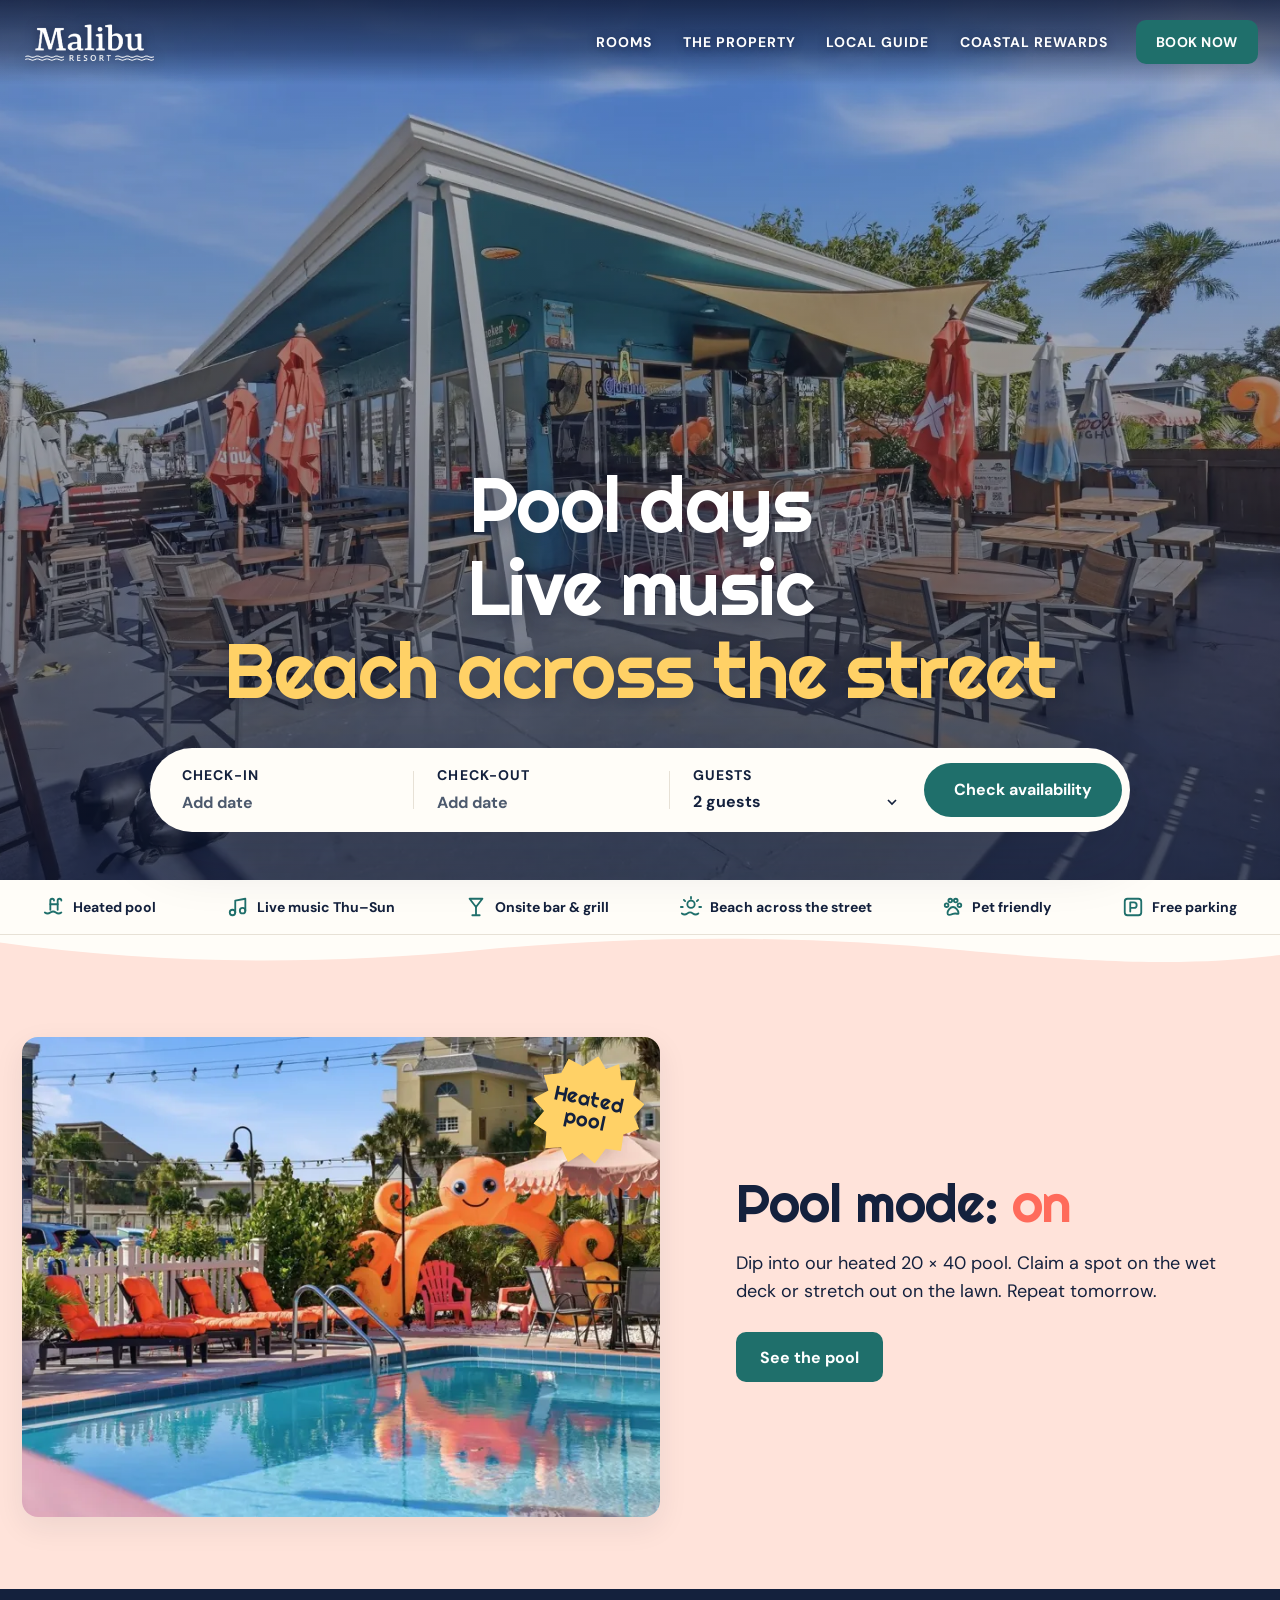
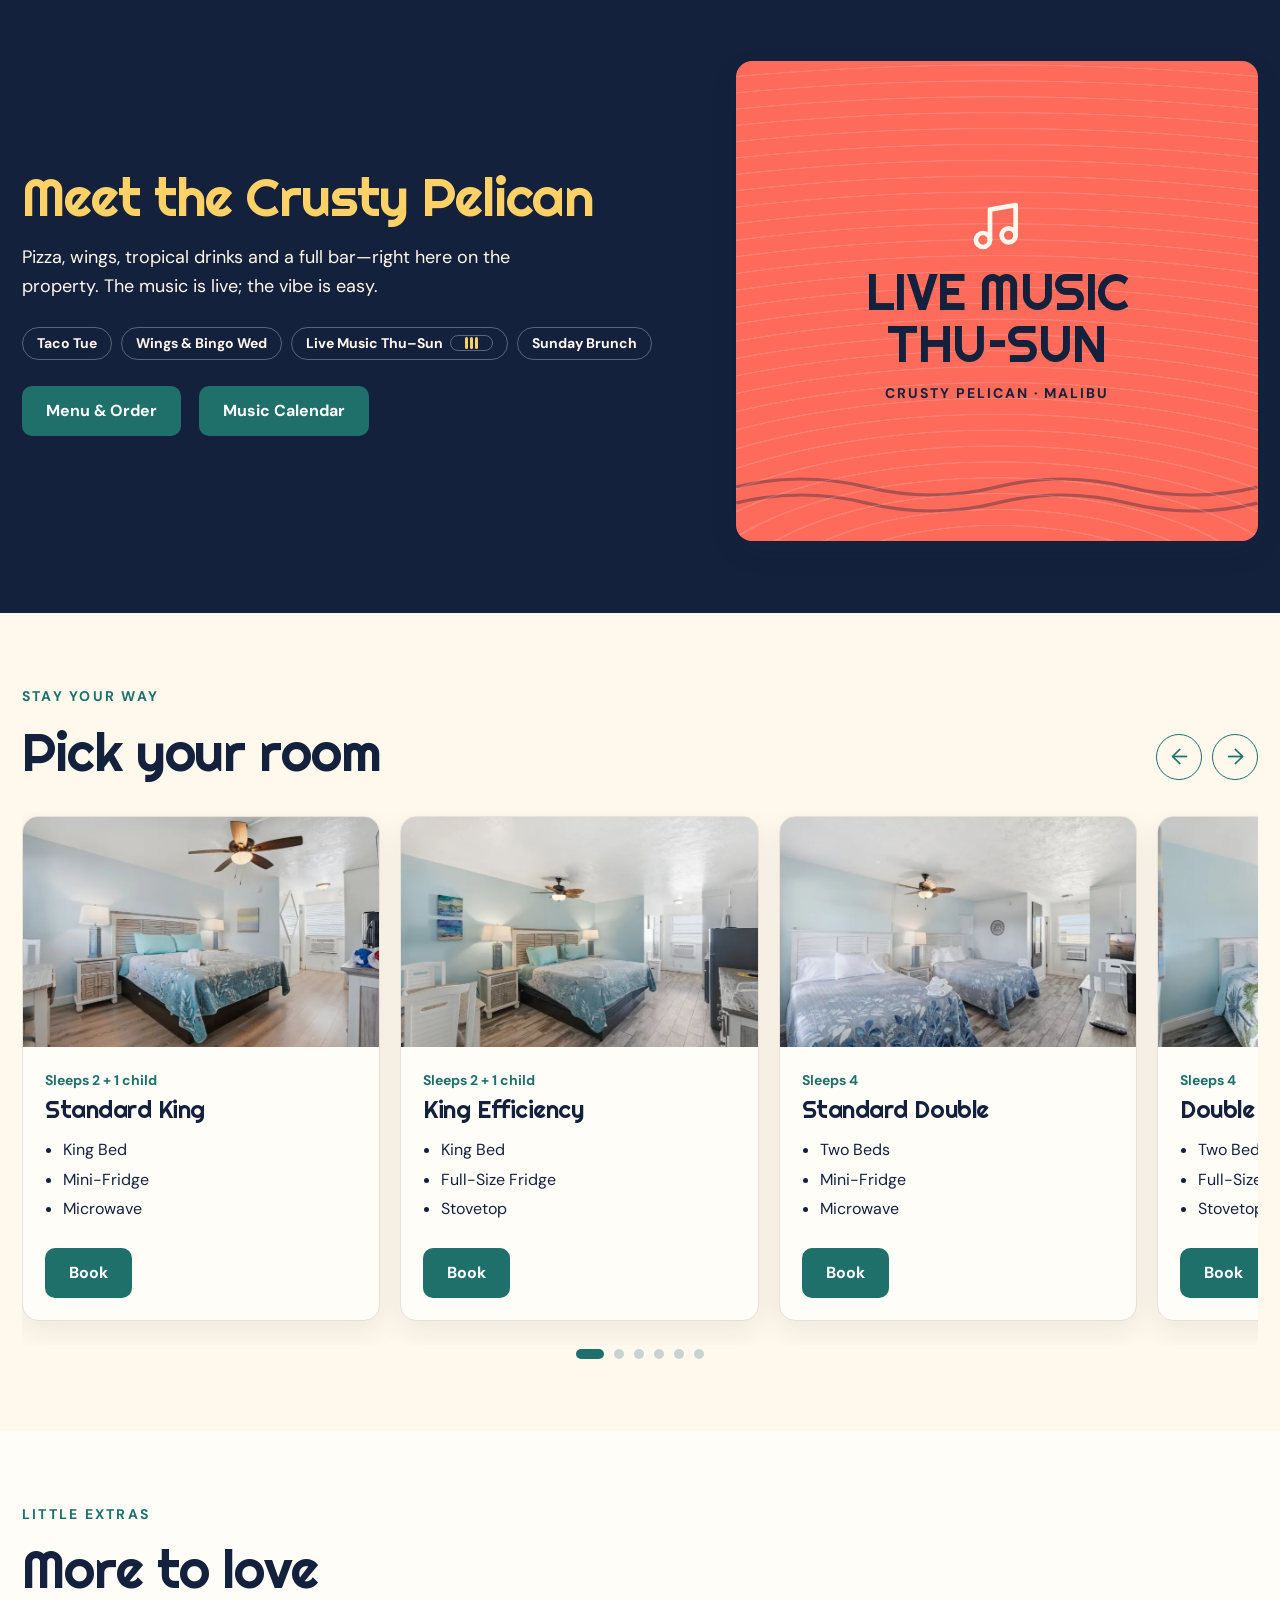
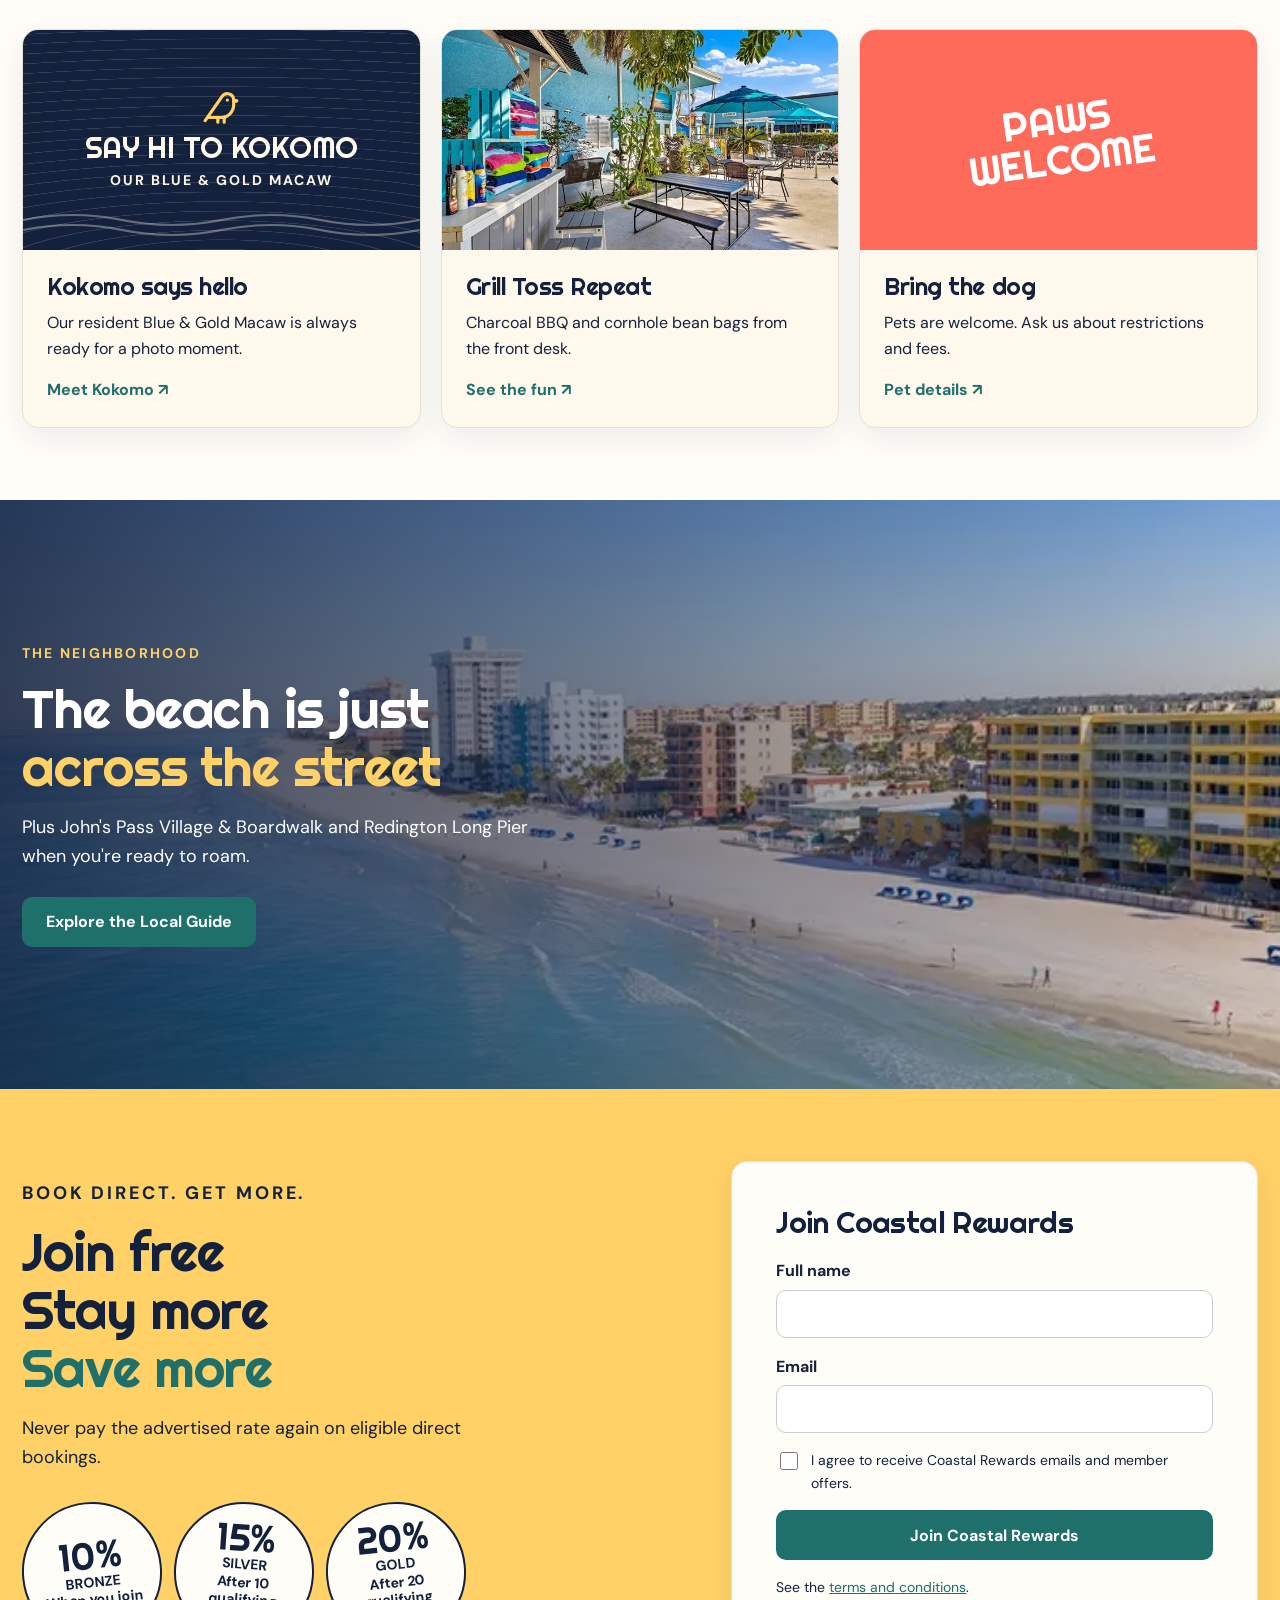
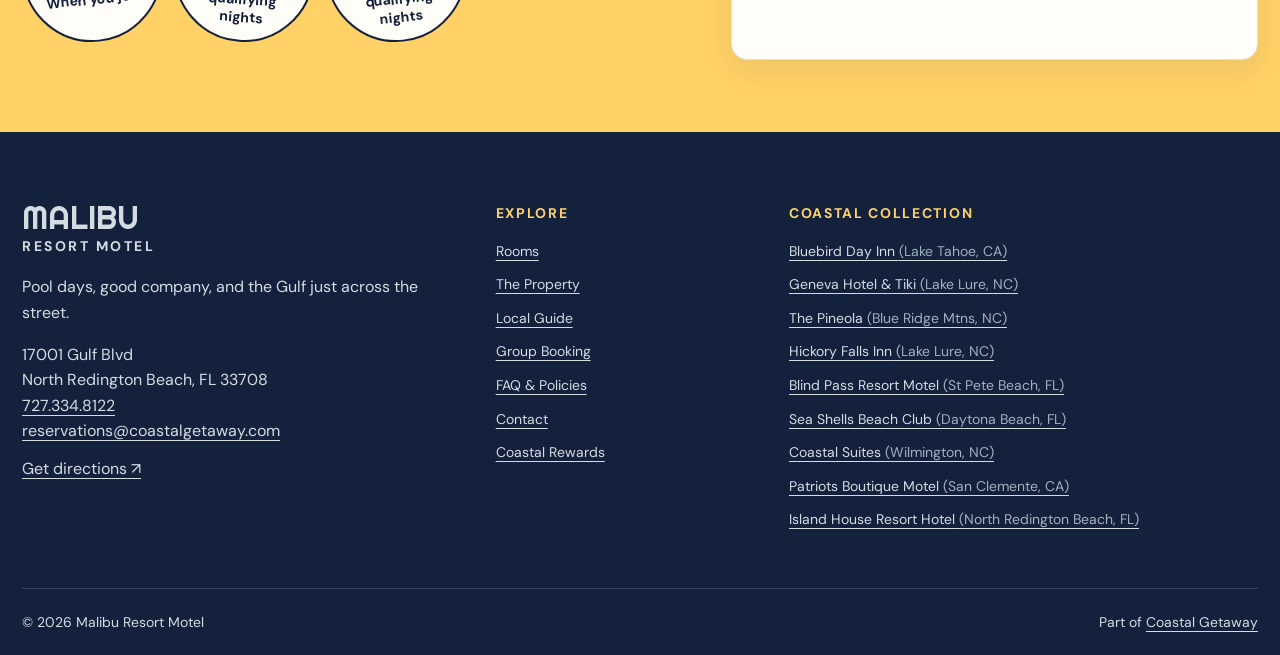
==== commit f60f94ca: "Room dots, period-free titles, static header, new hero photo - Hide the room strip scrollbar and add" ====
--- a/index.html
+++ b/index.html
@@ -29,7 +29,7 @@
   <section class="hero">
     <div aria-label="Heated pool at Malibu Resort Motel" class="hero-image" role="img"></div>
     <div class="wrap hero-content">
-      <h1><span>Pool days.</span><span>Live music.</span><span>Beach across the street.</span>
+      <h1><span>Pool days</span><span>Live music</span><span>Beach across the street</span>
       </h1>
     </div>
     <form class="booking-search wrap" data-booking-form="">
@@ -59,7 +59,7 @@
         <img alt="The heated outdoor pool and sun deck at Malibu Resort Motel" loading="lazy" src="assets/images/property-05-800.webp" srcset="assets/images/property-05-800.webp 800w, assets/images/property-05-1600.webp 1600w" sizes="(max-width: 960px) 100vw, 640px"/><span class="pool-badge">Heated pool</span>
       </div>
       <div class="feature-content">
-        <h2>Pool mode: <em>on.</em>
+        <h2>Pool mode: <em>on</em>
         </h2>
         <p>Dip into our heated 20 × 40 pool. Claim a spot on the wet deck or stretch out on the lawn. Repeat tomorrow.
         </p>
@@ -74,7 +74,7 @@
         </div>
       </div>
       <div class="feature-content">
-        <h2>Meet the <em>Crusty Pelican.</em>
+        <h2>Meet the <em>Crusty Pelican</em>
         </h2>
         <p>Pizza, wings, tropical drinks and a full bar—right here on the property. The music is live; the vibe is easy.
         </p>
@@ -93,7 +93,7 @@
         <div>
           <p class="eyebrow">Stay your way
           </p>
-          <h2>Pick your room.
+          <h2>Pick your room
           </h2>
         </div>
         <div aria-label="Browse rooms" class="room-controls">
@@ -221,7 +221,7 @@
         <div>
           <p class="eyebrow">Little extras
           </p>
-          <h2>More to love.
+          <h2>More to love
           </h2>
         </div>
       </div>
@@ -232,7 +232,7 @@
             </div>
           </div>
           <div>
-            <h3>Kokomo says hello.
+            <h3>Kokomo says hello
             </h3>
             <p>Our resident Blue &amp; Gold Macaw is always ready for a photo moment.
             </p><b>Meet Kokomo <span aria-hidden="true">↗</span></b>
@@ -242,7 +242,7 @@
             <img alt="Outdoor hangout space at Malibu Resort Motel" loading="lazy" src="assets/images/property-front-800.webp" srcset="assets/images/property-front-800.webp 800w" sizes="(max-width: 620px) 100vw, 400px"/>
           </div>
           <div>
-            <h3>Grill. Toss. Repeat.
+            <h3>Grill Toss Repeat
             </h3>
             <p>Charcoal BBQ and cornhole bean bags from the front desk.
             </p><b>See the fun <span aria-hidden="true">↗</span></b>
@@ -251,7 +251,7 @@
           <div aria-label="Graphic placeholder for pet-friendly stays" class="extra-visual pet-art" role="img"><span>PAWS<br/>WELCOME</span>
           </div>
           <div>
-            <h3>Bring the dog.
+            <h3>Bring the dog
             </h3>
             <p>Pets are welcome. Ask us about restrictions and fees.
             </p><b>Pet details <span aria-hidden="true">↗</span></b>
@@ -265,7 +265,7 @@
     <div class="wrap location-content">
       <p class="eyebrow light">The neighborhood
       </p>
-      <h2>The beach is just<br/><em>across the street.</em>
+      <h2>The beach is just<br/><em>across the street</em>
       </h2>
       <p>Plus John's Pass Village &amp; Boardwalk and Redington Long Pier when you're ready to roam.
       </p>
@@ -277,7 +277,7 @@
       <div class="rewards-copy">
         <p class="eyebrow">Book direct. Get more.
         </p>
-        <h2>Join free.<br/>Stay more.<br/><em>Save more.</em>
+        <h2>Join free<br/>Stay more<br/><em>Save more</em>
         </h2>
         <p>Never pay the advertised rate again on eligible direct bookings.
         </p>
--- a/assets/style-v2.css
+++ b/assets/style-v2.css
@@ -67,7 +67,7 @@
 .text-link:hover{color:var(--teal-dark)}
 
 /* ---------- Header ---------- */
-.site-header{position:fixed;inset:0 0 auto;z-index:80;transition:background .25s,box-shadow .25s}
+.site-header{position:absolute;inset:0 0 auto;z-index:80;transition:background .25s,box-shadow .25s}
 .header-inner{display:flex;align-items:center;gap:28px;height:var(--header-h)}
 .brand{flex:none;width:136px}
 .brand img{width:auto;max-height:64px;object-fit:contain;transition:filter .25s}
@@ -86,19 +86,18 @@
 .site-header:not(.scrolled):not(.menu-active) .desktop-nav a{color:#fff;text-shadow:0 1px 8px #0e1834b3}
 .site-header:not(.scrolled):not(.menu-active) .menu-toggle{background:#0e183455}
 .site-header:not(.scrolled):not(.menu-active) .menu-toggle span{background:#fff}
-.site-header.scrolled,.site-header.menu-active{background:var(--cream);box-shadow:0 8px 24px #14213d1a}
+.site-header.menu-active{background:var(--cream);box-shadow:0 8px 24px #14213d1a}
 .mobile-menu{display:none}
 
 /* ---------- Home hero ---------- */
 .hero{position:relative;z-index:5;isolation:isolate;display:flex;flex-direction:column;justify-content:flex-end;min-height:clamp(640px,100svh,880px);color:#fff}
-.hero-image{position:absolute;inset:0;z-index:-2;background:url('images/property-03-1600.webp') center 60%/cover no-repeat}
+.hero-image{position:absolute;inset:0;z-index:-2;background:url('images/property-06-1600.webp') center 55%/cover no-repeat}
 .hero:before{content:'';position:absolute;inset:0;z-index:-1;pointer-events:none;background:linear-gradient(180deg,#0e183433 0%,#0e183459 45%,#0e1834b3 100%)}
 .hero-content{padding:calc(var(--header-h) + 60px) 0 36px;text-align:center}
 .hero h1{max-width:980px;margin:0 auto;text-shadow:0 2px 18px #0e183466}
-.hero h1 span{display:inline-block;animation:headline-rise .75s var(--ease) both}
-.hero h1 span:first-child{margin-right:.28em}
+.hero h1 span{display:block;animation:headline-rise .75s var(--ease) both}
 .hero h1 span:nth-child(2){animation-delay:.1s}
-.hero h1 span:last-child{display:block;color:var(--yellow);animation-delay:.2s}
+.hero h1 span:last-child{color:var(--yellow);animation-delay:.2s}
 @keyframes headline-rise{from{opacity:0;transform:translateY(22px)}to{opacity:1;transform:none}}
 
 /* Booking bar: one slim pill row on desktop */
@@ -189,6 +188,8 @@
 
 /* Pool bubbles (injected by script.js) */
 .fx-layer{position:absolute;inset:0;z-index:0;overflow:hidden;pointer-events:none}
+.fx-note{position:absolute;bottom:-30px;color:var(--yellow);font-size:26px;opacity:0;animation:note-float linear infinite}
+@keyframes note-float{0%{opacity:0;transform:translate(0,0) rotate(0)}20%{opacity:.55}100%{opacity:0;transform:translate(var(--drift),-90vh) rotate(25deg)}}
 .fx-bubble{position:absolute;bottom:-40px;border:2px solid #ffffffa0;border-radius:50%;background:#ffffff26;opacity:0;animation:bubble-rise linear infinite}
 @keyframes bubble-rise{0%{opacity:0;transform:translate(0,0) scale(.6)}15%{opacity:.9}100%{opacity:0;transform:translate(var(--drift),-110vh) scale(1.1)}}
 
@@ -207,7 +208,11 @@
 .room-controls{display:flex;gap:10px}
 .room-controls button{display:grid;place-items:center;width:46px;height:46px;border:1.5px solid var(--teal);border-radius:50%;background:transparent;color:var(--teal);font-size:22px;line-height:1;transition:background .2s,color .2s}
 .room-controls button:hover{background:var(--teal);color:#fff}
-.rooms-scroller{display:flex;gap:20px;padding:4px 4px 24px;overflow-x:auto;scroll-snap-type:x mandatory;overscroll-behavior-inline:contain;scrollbar-width:thin;scrollbar-color:var(--teal) var(--line)}
+.rooms-scroller{display:flex;gap:20px;padding:4px 4px 24px;overflow-x:auto;scroll-snap-type:x mandatory;overscroll-behavior-inline:contain;scrollbar-width:none}
+.rooms-scroller::-webkit-scrollbar{display:none}
+.room-dots{display:flex;justify-content:center;gap:10px;margin-top:4px}
+.room-dots button{width:10px;height:10px;padding:0;border:0;border-radius:999px;background:#c9d3d1;transition:width .3s var(--ease),background .3s}
+.room-dots button[aria-current=true]{width:28px;background:var(--teal)}
 .strip-card{flex:0 0 clamp(270px,28vw,360px);scroll-snap-align:start}
 .strip-image img{width:100%;height:230px;object-fit:cover}
 .strip-card-content{display:flex;flex:1;flex-direction:column;align-items:flex-start;padding:22px}
@@ -392,7 +397,7 @@
   .menu-toggle{margin-left:auto}
 
   .hero{min-height:0}
-  .hero-image{background-position:center 75%}
+  .hero-image{background-position:center 60%}
   .hero:before{background:linear-gradient(180deg,#0e183440 0%,#0e183466 40%,#0e1834a6 100%)}
   .hero-content{padding:calc(var(--header-h) + 120px) 0 24px}
   .hero h1{font-size:32px;line-height:1.15}
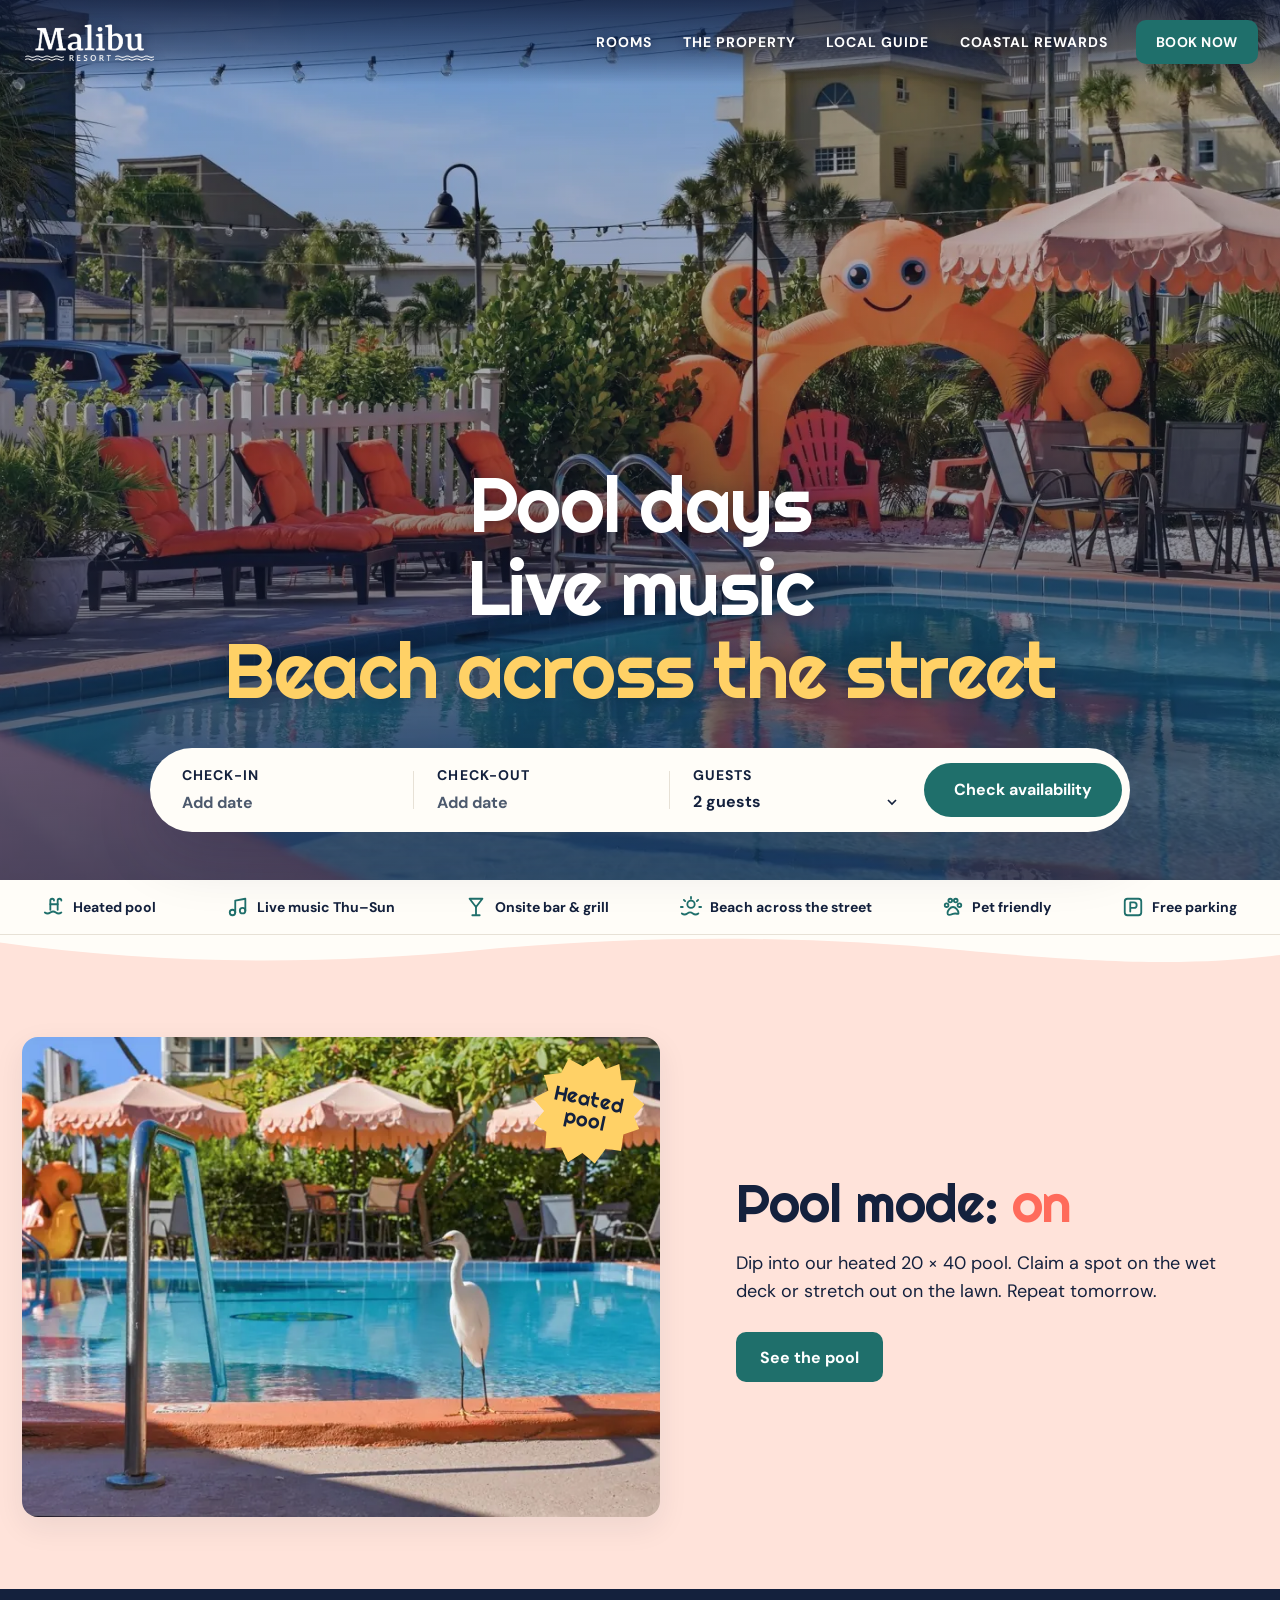
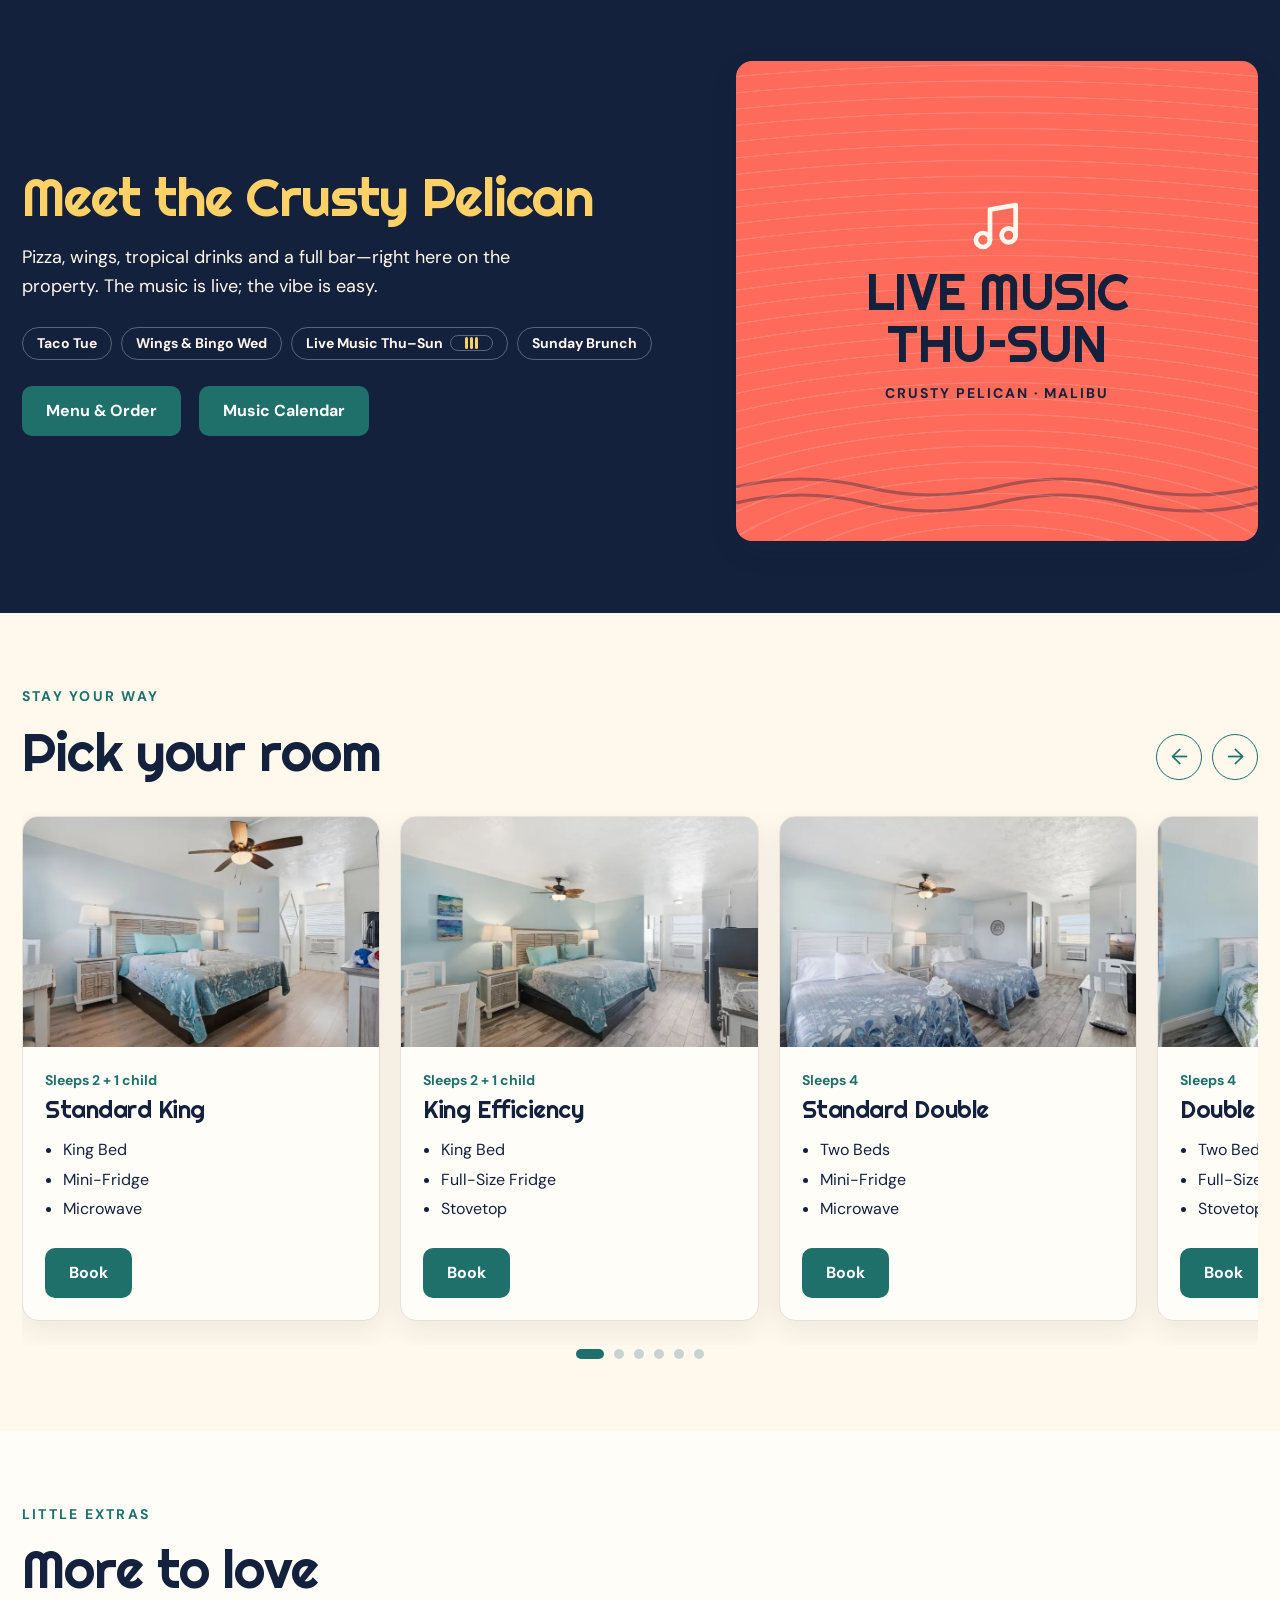
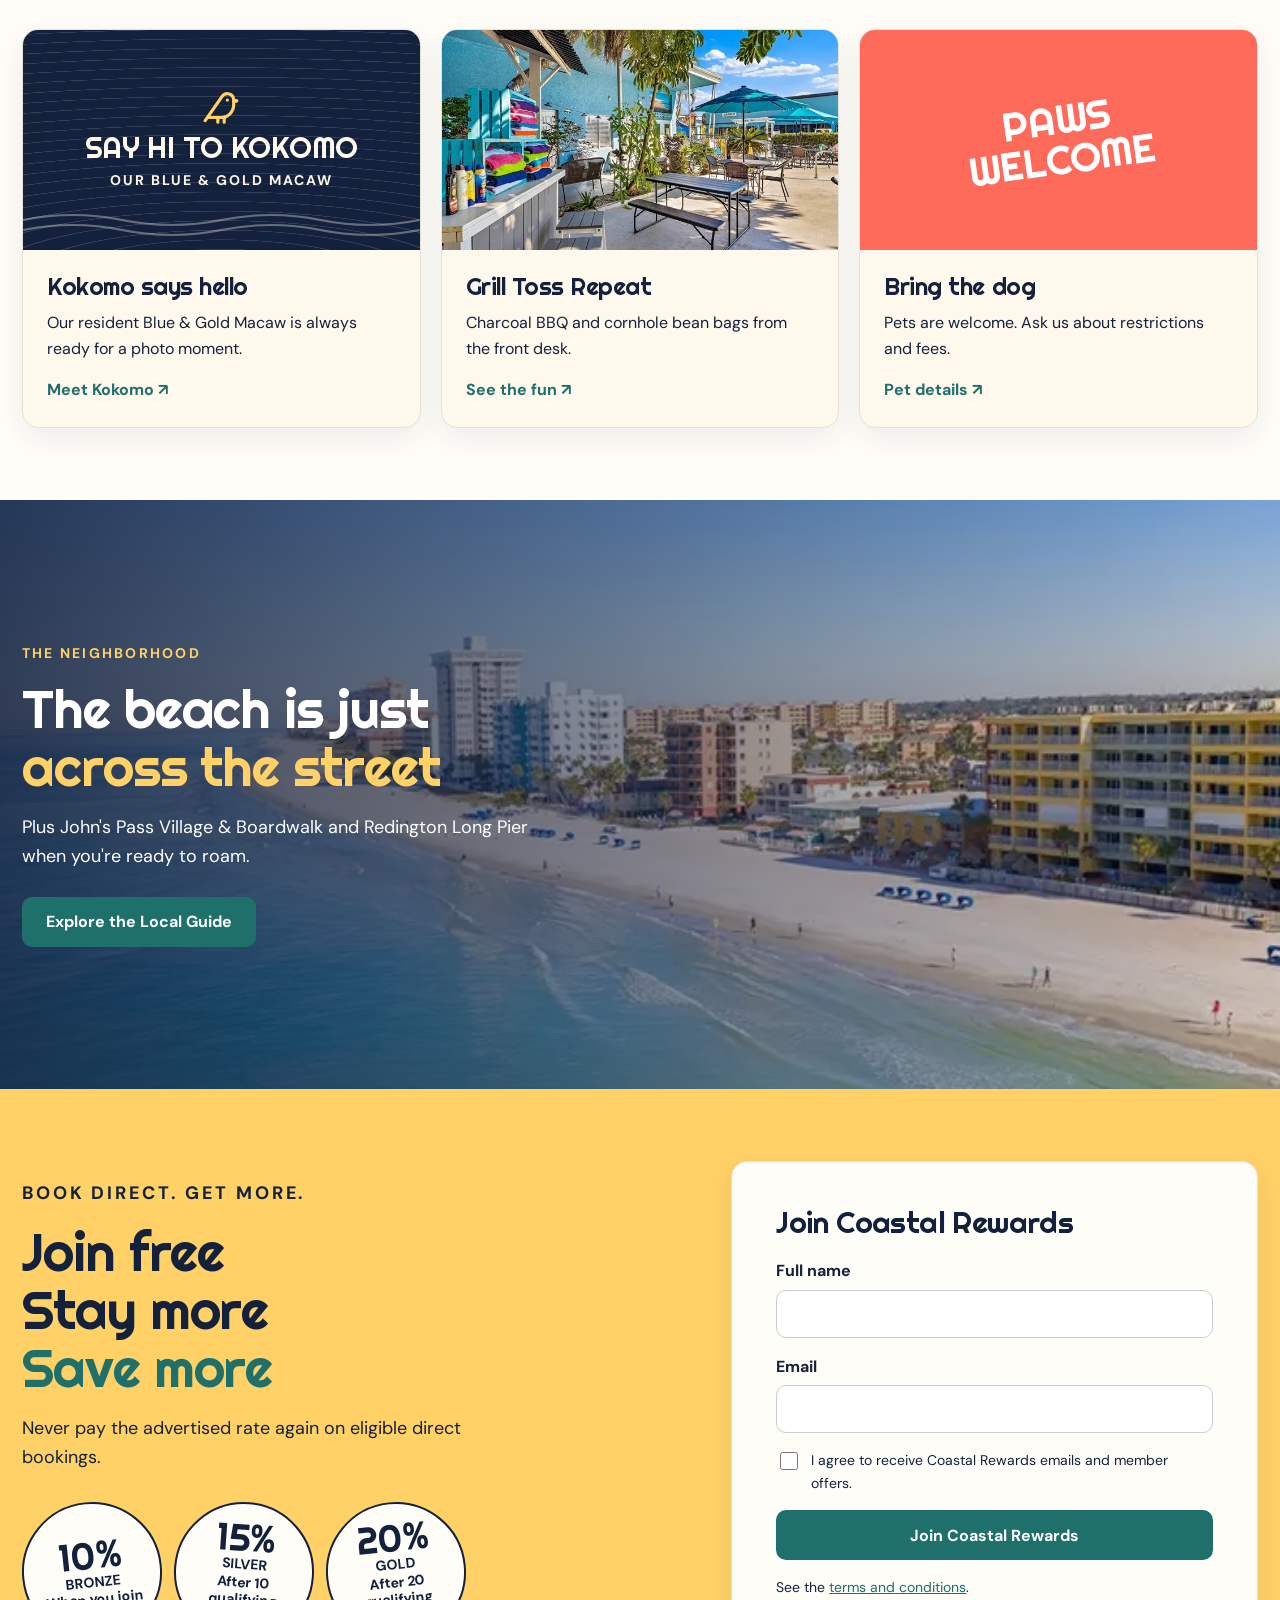
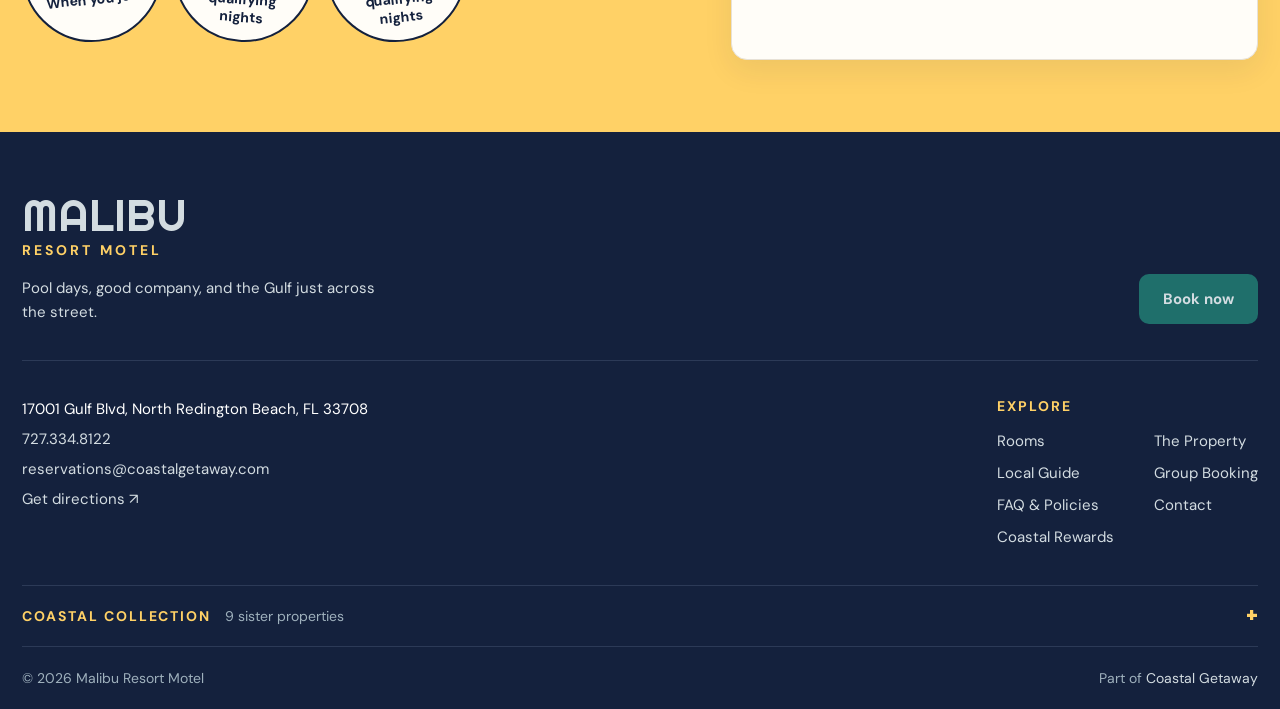
==== commit 63b77d91: "Octopus pool hero and simpler modern footer - Home hero uses the octopus pool photo; Pool block swit" ====
--- a/index.html
+++ b/index.html
@@ -56,7 +56,7 @@
   <section class="feature-block pool-block">
     <div class="wrap feature-layout">
       <div class="feature-media">
-        <img alt="The heated outdoor pool and sun deck at Malibu Resort Motel" loading="lazy" src="assets/images/property-05-800.webp" srcset="assets/images/property-05-800.webp 800w, assets/images/property-05-1600.webp 1600w" sizes="(max-width: 960px) 100vw, 640px"/><span class="pool-badge">Heated pool</span>
+        <img alt="The heated outdoor pool and sun deck at Malibu Resort Motel" loading="lazy" src="assets/images/property-03-800.webp" srcset="assets/images/property-03-800.webp 800w, assets/images/property-03-1600.webp 1600w" sizes="(max-width: 960px) 100vw, 640px"/><span class="pool-badge">Heated pool</span>
       </div>
       <div class="feature-content">
         <h2>Pool mode: <em>on</em>
@@ -309,64 +309,50 @@
   </section>
 </main>
 <footer class="site-footer">
-  <div class="wrap footer-grid">
-    <div>
+  <div class="wrap footer-top">
+    <div class="footer-brand">
       <a class="footer-logo" href="index.html">MALIBU <span>RESORT MOTEL</span></a>
-      <p>Pool days, good company, and the Gulf just across the street.
-      </p>
-      <address>17001 Gulf Blvd<br/>North Redington Beach, FL 33708<br/><a href="tel:+17273348122">727.334.8122</a><br/><a href="mailto:reservations@coastalgetaway.com">reservations@coastalgetaway.com</a>
-      </address><a href="https://www.google.com/maps/search/?api=1&amp;query=17001+Gulf+Blvd+North+Redington+Beach+FL+33708" rel="noopener noreferrer" target="_blank">Get directions ↗</a>
-    </div>
-    <div>
-      <h2>Explore
-      </h2>
+      <p>Pool days, good company, and the Gulf just across the street.</p>
+    </div>
+    <a class="button footer-book" href="https://hotels.cloudbeds.com/en/reservation/ivsspZ?currency=usd" rel="noopener noreferrer" target="_blank">Book now</a>
+  </div>
+  <div class="wrap footer-main">
+    <address class="footer-contact">
+      <span>17001 Gulf Blvd, North Redington Beach, FL 33708</span>
+      <a href="tel:+17273348122">727.334.8122</a>
+      <a href="mailto:reservations@coastalgetaway.com">reservations@coastalgetaway.com</a>
+      <a href="https://www.google.com/maps/search/?api=1&amp;query=17001+Gulf+Blvd+North+Redington+Beach+FL+33708" rel="noopener noreferrer" target="_blank">Get directions ↗</a>
+    </address>
+    <nav aria-label="Footer" class="footer-nav">
+      <h2>Explore</h2>
       <ul>
-        <li><a href="rooms.html">Rooms</a>
-        </li>
-        <li><a href="property.html">The Property</a>
-        </li>
-        <li><a href="local-guide.html">Local Guide</a>
-        </li>
-        <li><a href="group-booking.html">Group Booking</a>
-        </li>
-        <li><a href="faq-policies.html">FAQ &amp; Policies</a>
-        </li>
-        <li><a href="contact.html">Contact</a>
-        </li>
-        <li><a href="index.html#rewards">Coastal Rewards</a>
-        </li>
+        <li><a href="rooms.html">Rooms</a></li>
+        <li><a href="property.html">The Property</a></li>
+        <li><a href="local-guide.html">Local Guide</a></li>
+        <li><a href="group-booking.html">Group Booking</a></li>
+        <li><a href="faq-policies.html">FAQ &amp; Policies</a></li>
+        <li><a href="contact.html">Contact</a></li>
+        <li><a href="index.html#rewards">Coastal Rewards</a></li>
       </ul>
-    </div>
-    <div>
-      <h2>Coastal Collection
-      </h2>
-      <ul>
-        <li><a href="https://www.bluebirddaytahoe.com/" rel="noopener noreferrer" target="_blank">Bluebird Day Inn <small>(Lake Tahoe, CA)</small></a>
-        </li>
-        <li><a href="https://www.genevahoteltiki.com/" rel="noopener noreferrer" target="_blank">Geneva Hotel &amp; Tiki <small>(Lake Lure, NC)</small></a>
-        </li>
-        <li><a href="https://www.thepineola.com/" rel="noopener noreferrer" target="_blank">The Pineola <small>(Blue Ridge Mtns, NC)</small></a>
-        </li>
-        <li><a href="https://www.hickoryfallsinn.com/" rel="noopener noreferrer" target="_blank">Hickory Falls Inn <small>(Lake Lure, NC)</small></a>
-        </li>
-        <li><a href="https://www.blindpassresort.com/" rel="noopener noreferrer" target="_blank">Blind Pass Resort Motel <small>(St Pete Beach, FL)</small></a>
-        </li>
-        <li><a href="https://www.seashellsbeachclub.com/" rel="noopener noreferrer" target="_blank">Sea Shells Beach Club <small>(Daytona Beach, FL)</small></a>
-        </li>
-        <li><a href="https://www.coastalsuites.com/" rel="noopener noreferrer" target="_blank">Coastal Suites <small>(Wilmington, NC)</small></a>
-        </li>
-        <li><a href="https://www.thepatriotsmotel.com/" rel="noopener noreferrer" target="_blank">Patriots Boutique Motel <small>(San Clemente, CA)</small></a>
-        </li>
-        <li><a href="https://www.islandhousebeachhotel.com/" rel="noopener noreferrer" target="_blank">Island House Resort Hotel <small>(North Redington Beach, FL)</small></a>
-        </li>
-      </ul>
-    </div>
-  </div>
+    </nav>
+  </div>
+  <details class="wrap footer-collection">
+    <summary><h2>Coastal Collection</h2><span>9 sister properties</span></summary>
+    <ul>
+      <li><a href="https://www.bluebirddaytahoe.com/" rel="noopener noreferrer" target="_blank">Bluebird Day Inn <small>(Lake Tahoe, CA)</small></a></li>
+      <li><a href="https://www.genevahoteltiki.com/" rel="noopener noreferrer" target="_blank">Geneva Hotel &amp; Tiki <small>(Lake Lure, NC)</small></a></li>
+      <li><a href="https://www.thepineola.com/" rel="noopener noreferrer" target="_blank">The Pineola <small>(Blue Ridge Mtns, NC)</small></a></li>
+      <li><a href="https://www.hickoryfallsinn.com/" rel="noopener noreferrer" target="_blank">Hickory Falls Inn <small>(Lake Lure, NC)</small></a></li>
+      <li><a href="https://www.blindpassresort.com/" rel="noopener noreferrer" target="_blank">Blind Pass Resort Motel <small>(St Pete Beach, FL)</small></a></li>
+      <li><a href="https://www.seashellsbeachclub.com/" rel="noopener noreferrer" target="_blank">Sea Shells Beach Club <small>(Daytona Beach, FL)</small></a></li>
+      <li><a href="https://www.coastalsuites.com/" rel="noopener noreferrer" target="_blank">Coastal Suites <small>(Wilmington, NC)</small></a></li>
+      <li><a href="https://www.thepatriotsmotel.com/" rel="noopener noreferrer" target="_blank">Patriots Boutique Motel <small>(San Clemente, CA)</small></a></li>
+      <li><a href="https://www.islandhousebeachhotel.com/" rel="noopener noreferrer" target="_blank">Island House Resort Hotel <small>(North Redington Beach, FL)</small></a></li>
+    </ul>
+  </details>
   <div class="footer-bottom wrap">
-    <p>© <span id="year">2026</span> Malibu Resort Motel
-    </p>
-    <p>Part of <a href="https://coastalgetaway.com/" rel="noopener noreferrer" target="_blank">Coastal Getaway</a>
-    </p>
+    <p>© <span id="year">2026</span> Malibu Resort Motel</p>
+    <p>Part of <a href="https://coastalgetaway.com/" rel="noopener noreferrer" target="_blank">Coastal Getaway</a></p>
   </div>
 </footer>
 <script defer="" src="assets/script.js">
--- a/assets/style-v2.css
+++ b/assets/style-v2.css
@@ -91,7 +91,7 @@
 
 /* ---------- Home hero ---------- */
 .hero{position:relative;z-index:5;isolation:isolate;display:flex;flex-direction:column;justify-content:flex-end;min-height:clamp(640px,100svh,880px);color:#fff}
-.hero-image{position:absolute;inset:0;z-index:-2;background:url('images/property-06-1600.webp') center 55%/cover no-repeat}
+.hero-image{position:absolute;inset:0;z-index:-2;background:url('images/property-05-1600.webp') center 70%/cover no-repeat}
 .hero:before{content:'';position:absolute;inset:0;z-index:-1;pointer-events:none;background:linear-gradient(180deg,#0e183433 0%,#0e183459 45%,#0e1834b3 100%)}
 .hero-content{padding:calc(var(--header-h) + 60px) 0 36px;text-align:center}
 .hero h1{max-width:980px;margin:0 auto;text-shadow:0 2px 18px #0e183466}
@@ -277,21 +277,30 @@
 .contact-details p{margin-bottom:24px}
 
 /* ---------- Footer ---------- */
-.site-footer{padding-top:72px;background:var(--navy);color:#eef3f3}
-.footer-grid{display:grid;grid-template-columns:1.1fr .6fr 1.3fr;gap:clamp(32px,6vw,90px)}
-.footer-logo{display:inline-grid;margin-bottom:14px;color:#fff;font:32px/.9 var(--display);text-decoration:none}
-.footer-logo span{font:700 14px/2 var(--font);letter-spacing:.18em}
-.site-footer p,.site-footer address{color:#d3dce1;font-style:normal}
-.site-footer address{margin-bottom:12px}
-.site-footer h2{margin-bottom:16px;font:700 14px var(--font);letter-spacing:.12em;text-transform:uppercase;color:var(--yellow)}
-.site-footer ul{margin:0;padding:0;list-style:none}
-.site-footer li{margin-bottom:8px}
-.site-footer a{color:#d3dce1;text-underline-offset:4px;transition:color .2s}
+.site-footer{padding-top:64px;background:var(--navy);color:#d3dce1;font-size:15px}
+.site-footer a{color:#d3dce1;text-decoration:none;transition:color .2s}
 .site-footer a:hover{color:#fff}
-.site-footer li a{font-size:14px}
-.site-footer small{color:#9fb1bd;font-size:14px}
-.footer-bottom{display:flex;justify-content:space-between;gap:20px;margin-top:48px;padding:22px 0;border-top:1px solid #33415c}
-.footer-bottom p{margin:0;font-size:14px}
+.footer-top{display:flex;align-items:flex-end;justify-content:space-between;gap:24px;padding-bottom:36px;border-bottom:1px solid #2c3a57}
+.footer-logo{display:inline-grid;margin-bottom:10px;color:#fff;font:44px/.9 var(--display);text-decoration:none}
+.footer-logo span{font:700 14px/2.2 var(--font);letter-spacing:.22em;color:var(--yellow)}
+.footer-brand p{max-width:360px;margin:0}
+.footer-main{display:grid;grid-template-columns:1fr auto;gap:40px;padding:36px 0}
+.footer-contact{display:flex;flex-direction:column;gap:6px;font-style:normal}
+.footer-contact span{color:#fff}
+.footer-nav h2,.footer-collection h2{margin:0;color:var(--yellow);font:700 14px var(--font);letter-spacing:.14em;text-transform:uppercase}
+.footer-nav h2{margin-bottom:14px}
+.footer-nav ul{display:grid;grid-template-columns:repeat(2,auto);gap:8px 40px;margin:0;padding:0;list-style:none}
+.footer-collection{padding:18px 0;border-top:1px solid #2c3a57}
+.footer-collection summary{display:flex;align-items:center;gap:14px;list-style:none;cursor:pointer}
+.footer-collection summary::-webkit-details-marker{display:none}
+.footer-collection summary span{color:#9fb1bd;font-size:14px}
+.footer-collection summary:after{content:'+';margin-left:auto;color:var(--yellow);font:24px/1 var(--display);transition:transform .25s var(--ease)}
+.footer-collection[open] summary:after{transform:rotate(45deg)}
+.footer-collection ul{display:grid;grid-template-columns:repeat(3,1fr);gap:10px 24px;margin:18px 0 6px;padding:0;list-style:none;font-size:14px}
+.footer-collection[open] ul{animation:faq-open .35s var(--ease)}
+.footer-collection small{display:block;color:#8597a6;font-size:14px}
+.footer-bottom{display:flex;justify-content:space-between;gap:20px;padding:20px 0;border-top:1px solid #2c3a57}
+.footer-bottom p{margin:0;font-size:14px;color:#9fb1bd}
 .mobile-book-bar{display:none}
 
 /* ---------- Inner page heroes ---------- */
@@ -376,8 +385,7 @@
   .feature-layout,.rewards-grid,.form-layout,.split,.detail-room{grid-template-columns:1fr;gap:36px}
   .feature-layout.reverse .feature-media,.split.reverse .visual,.detail-room:nth-child(even) .detail-gallery{order:0}
   .extras-grid,.guide-grid{grid-template-columns:1fr 1fr}
-  .footer-grid{grid-template-columns:1fr 1fr}
-  .footer-grid>div:first-child{grid-column:span 2}
+  .footer-collection ul{grid-template-columns:repeat(2,1fr)}
   .detail-gallery img{height:min(60vw,420px)}
 }
 @media(max-width:767px){
@@ -397,7 +405,7 @@
   .menu-toggle{margin-left:auto}
 
   .hero{min-height:0}
-  .hero-image{background-position:center 60%}
+  .hero-image{background-position:center 75%}
   .hero:before{background:linear-gradient(180deg,#0e183440 0%,#0e183466 40%,#0e1834a6 100%)}
   .hero-content{padding:calc(var(--header-h) + 120px) 0 24px}
   .hero h1{font-size:32px;line-height:1.15}
@@ -447,12 +455,12 @@
   .map{height:300px}
   .faq-list summary{font-size:17px}
 
-  .site-footer{padding-top:56px;text-align:center}
-  .footer-grid{grid-template-columns:1fr;gap:36px}
-  .footer-grid>div:first-child{grid-column:auto}
-  .site-footer ul{display:flex;flex-wrap:wrap;justify-content:center;gap:6px 18px}
-  .site-footer li{margin:0}
-  .footer-bottom{flex-direction:column;align-items:center;gap:6px;margin-bottom:76px}
+  .site-footer{padding-top:48px}
+  .footer-top{flex-direction:column;align-items:flex-start;padding-bottom:28px}
+  .footer-logo{font-size:36px}
+  .footer-main{grid-template-columns:1fr;gap:28px;padding:28px 0}
+  .footer-collection ul{grid-template-columns:1fr 1fr}
+  .footer-bottom{flex-direction:column;gap:4px;margin-bottom:76px}
 
   .mobile-book-bar{position:fixed;left:12px;right:12px;bottom:calc(10px + env(safe-area-inset-bottom));z-index:95;display:flex;align-items:center;justify-content:center;gap:8px;min-height:52px;border-radius:var(--radius-sm);background:var(--teal);color:#fff;font-weight:700;text-decoration:none;box-shadow:0 10px 30px #14213d40;opacity:0;pointer-events:none;transform:translateY(120%);transition:opacity .3s var(--ease),transform .3s var(--ease)}
   .mobile-book-bar.is-visible{opacity:1;pointer-events:auto;transform:none}
@@ -467,3 +475,4 @@
   .fx-layer{display:none}
   .button:hover,.strip-card:hover,.extra-card:hover,.guide-card:hover{transform:none}
 }
+.footer-collection summary h2,.footer-collection summary span{white-space:nowrap}
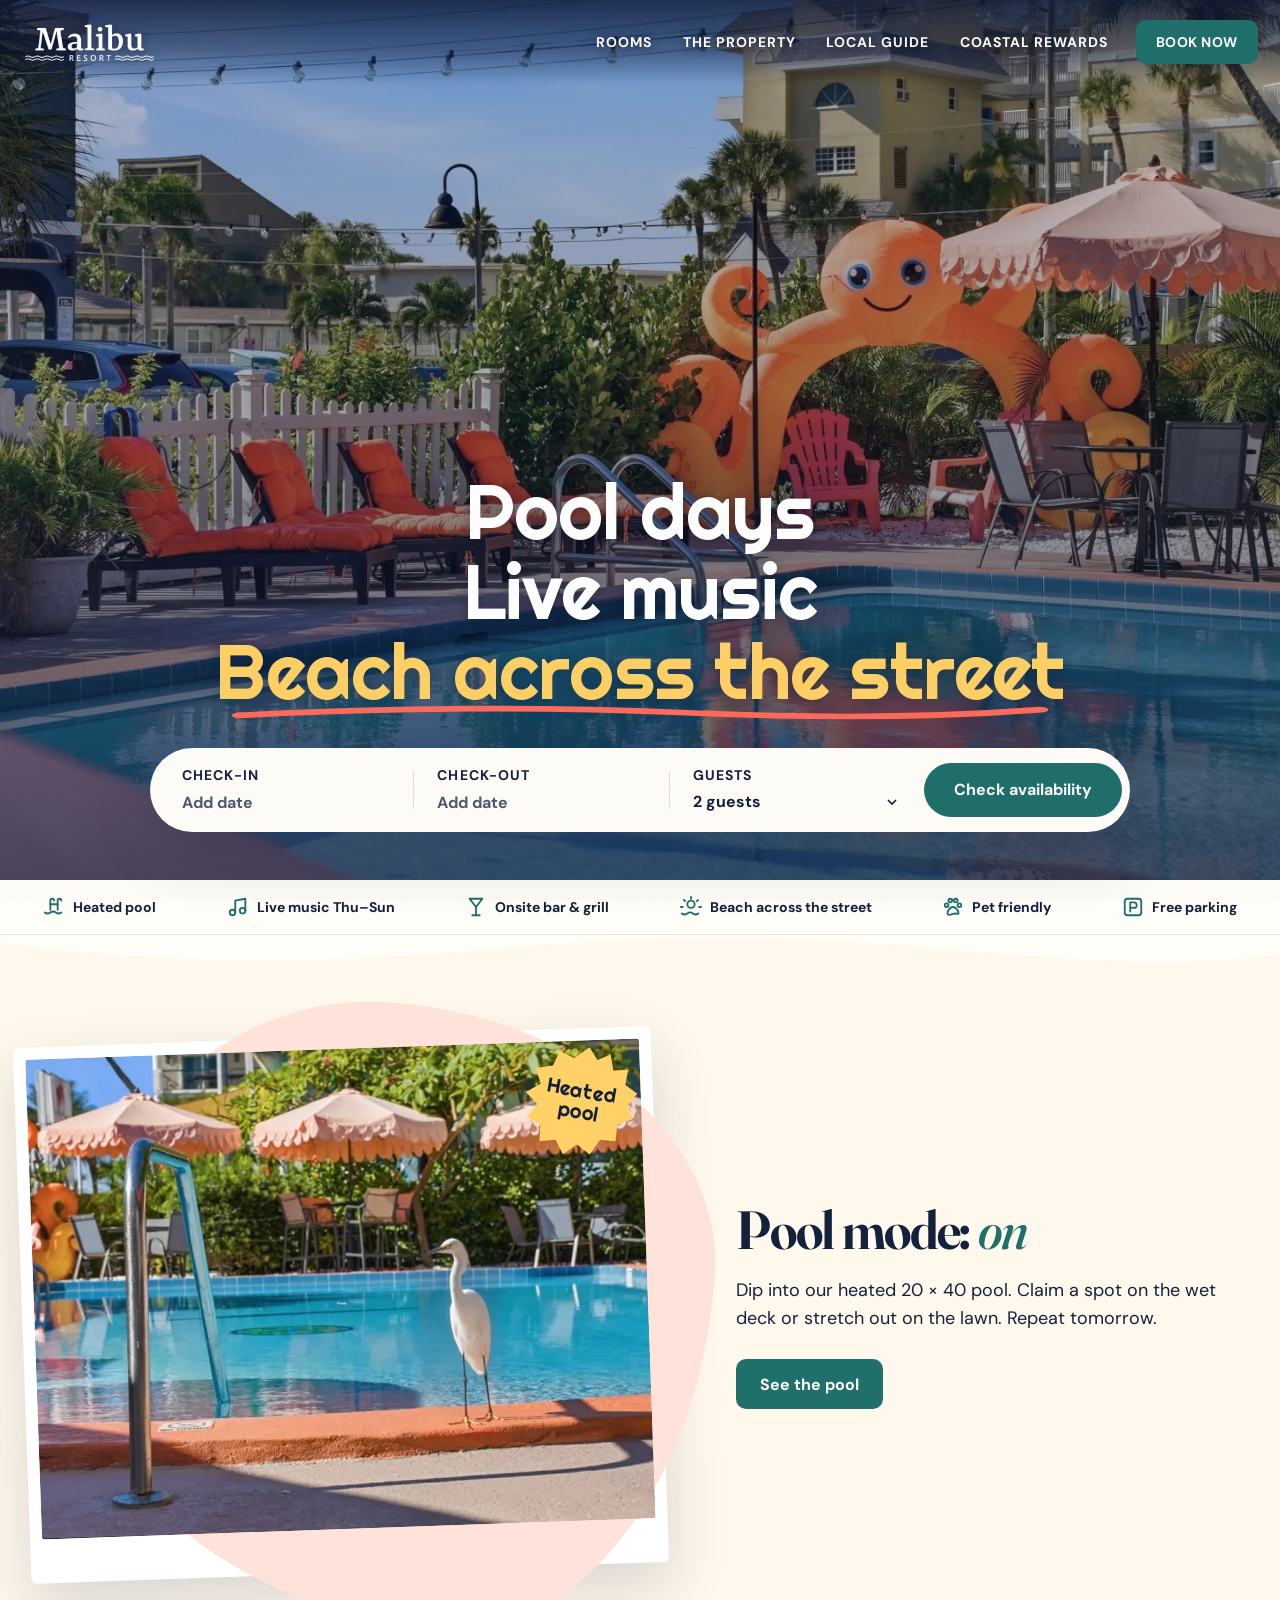
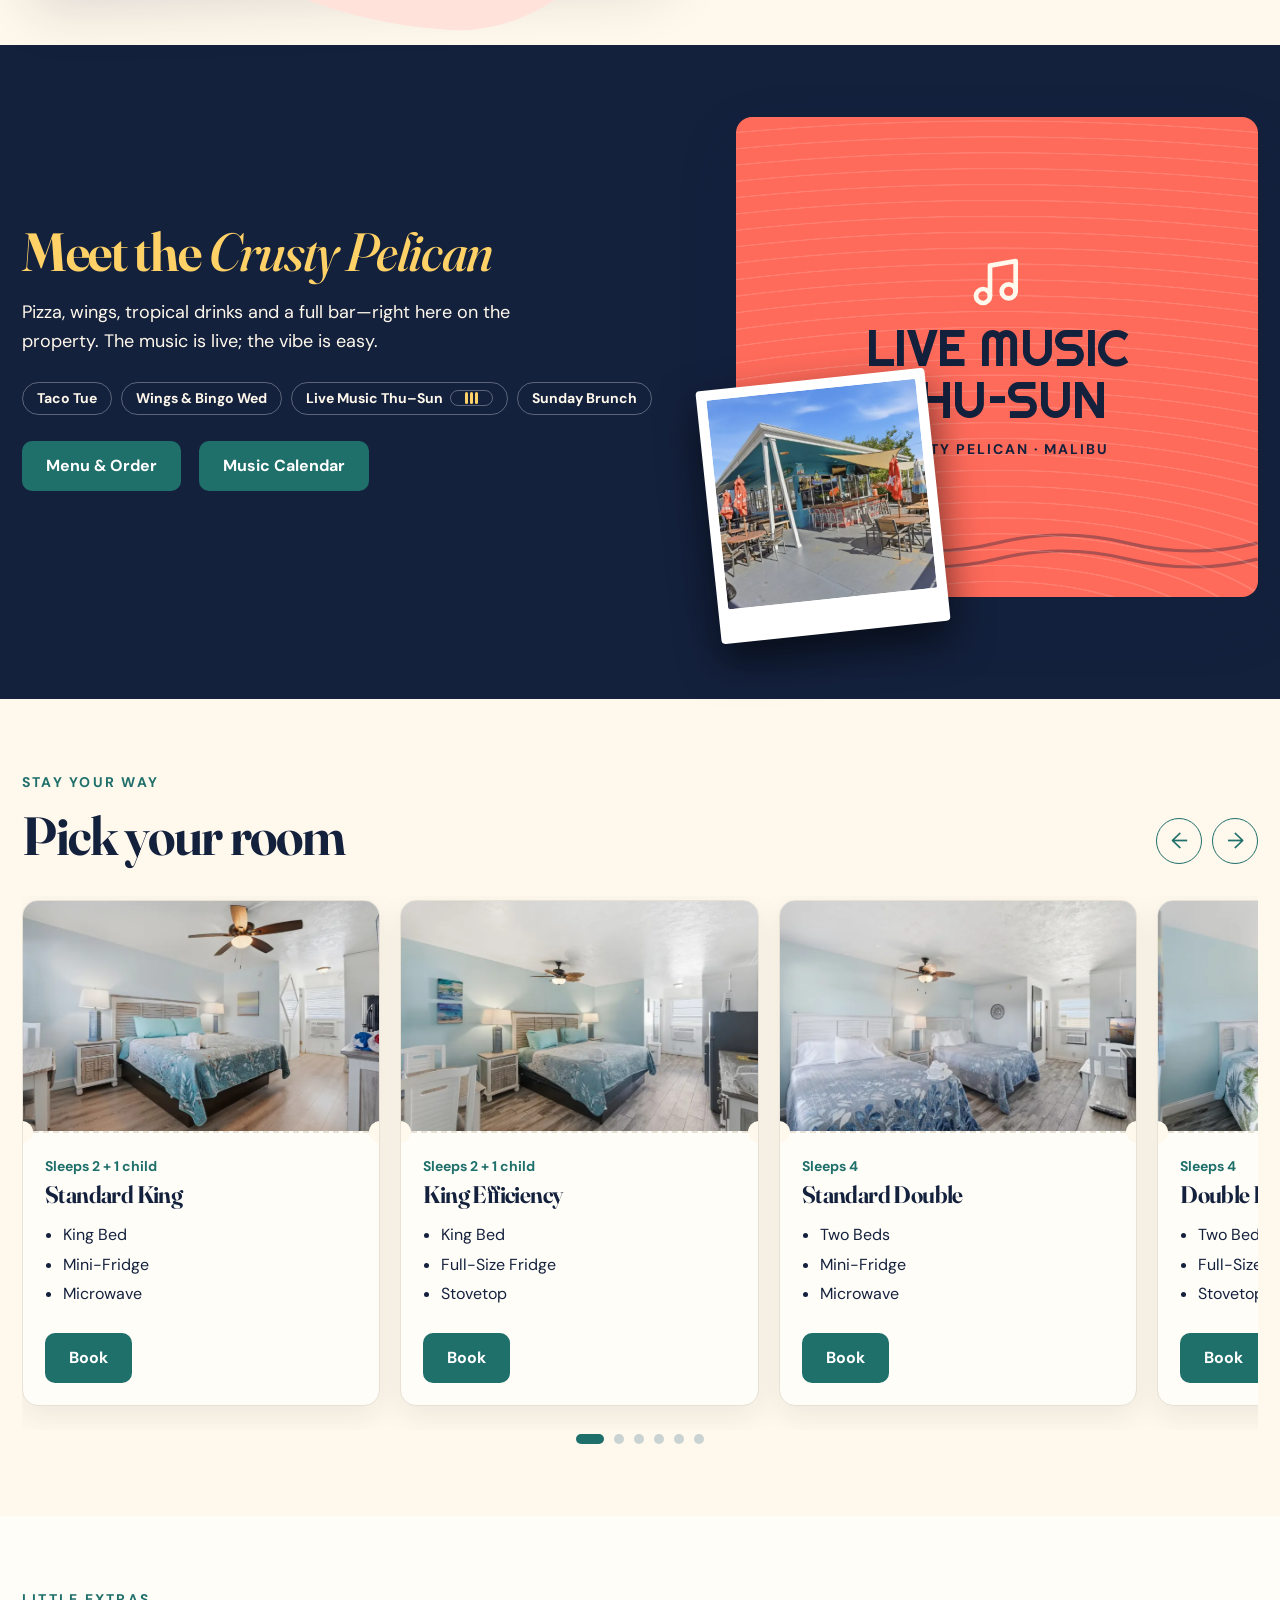
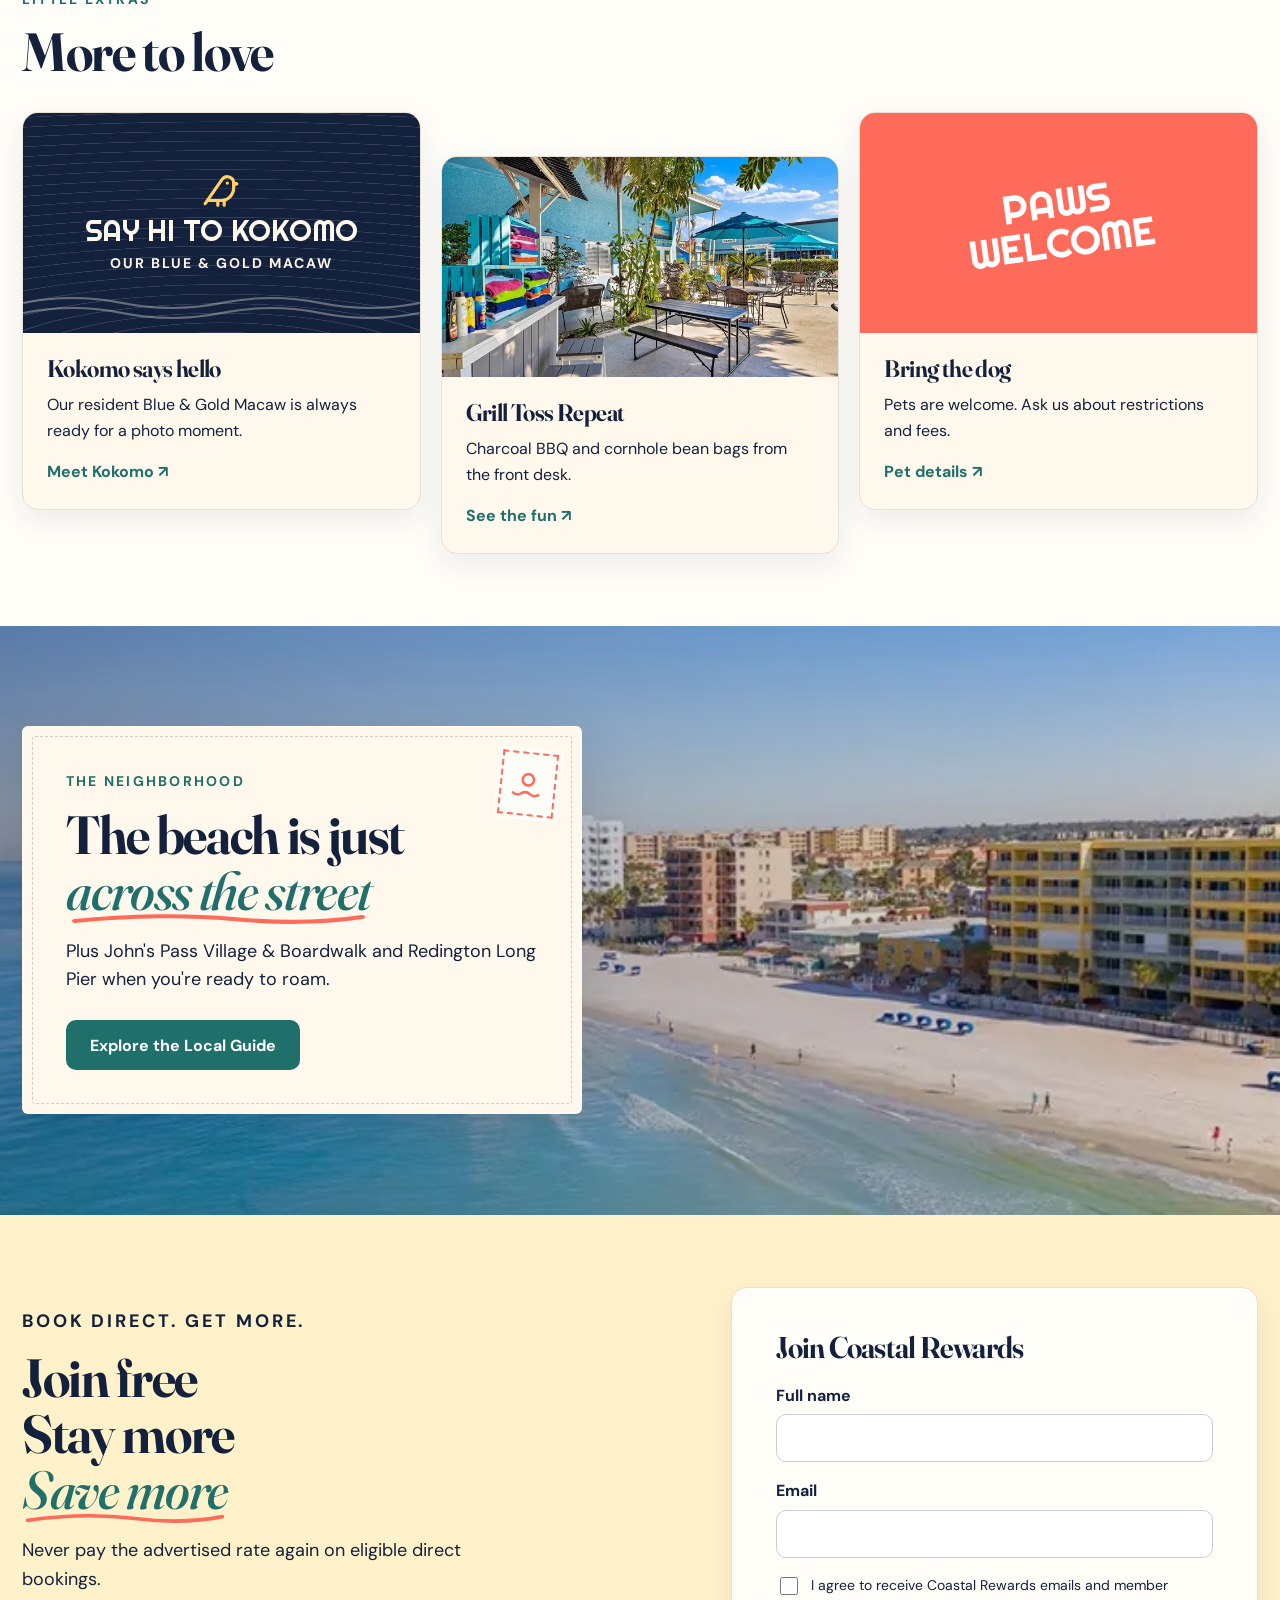
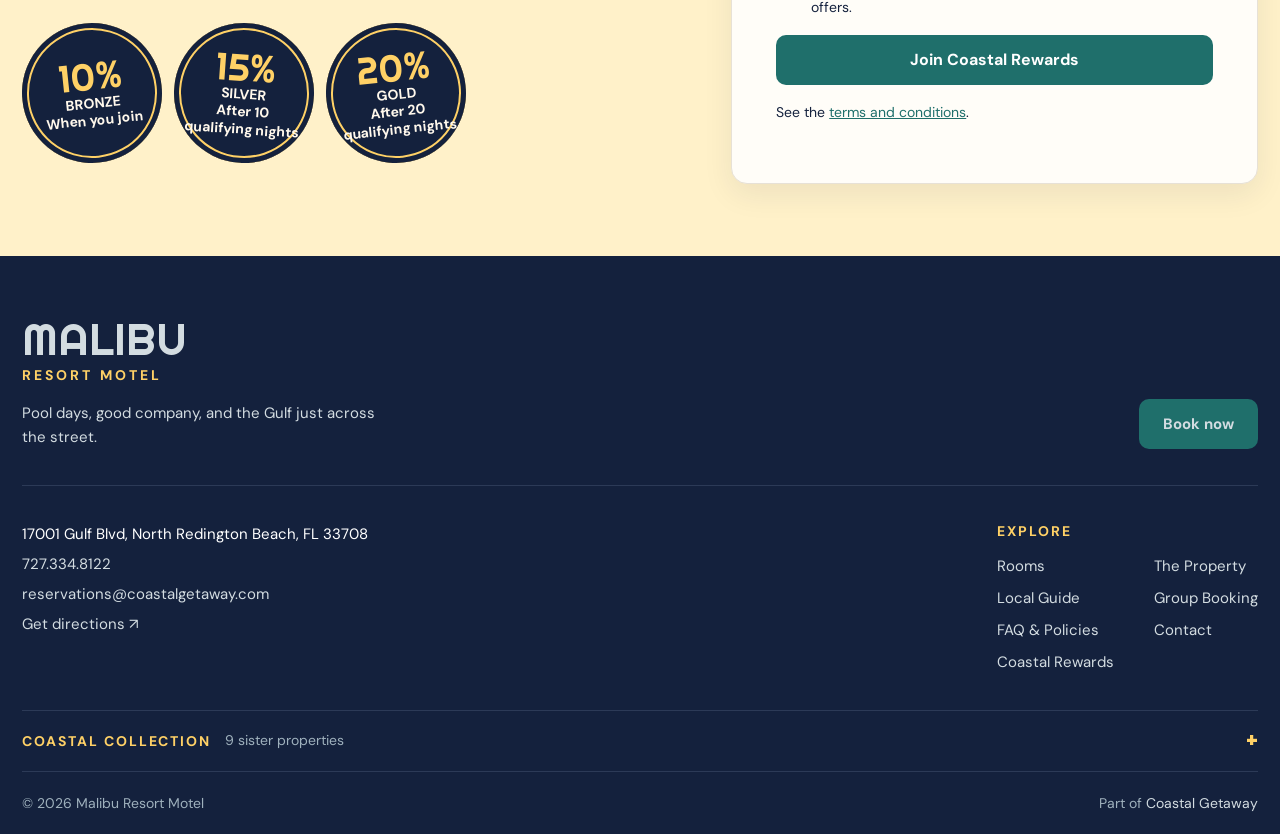
==== commit 6749c888: "Premium pass: serif type, calmer palette, grid breaks, retro details - Fraunces serif for headings (" ====
--- a/index.html
+++ b/index.html
@@ -7,7 +7,7 @@
   <meta content="Retro motel in North Redington Beach with a heated pool, live music, onsite Crusty Pelican bar and grill, and the Gulf just across the street." name="description"/>
   <link href="https://fonts.googleapis.com" rel="preconnect"/>
   <link crossorigin="" href="https://fonts.gstatic.com" rel="preconnect"/>
-  <link href="https://fonts.googleapis.com/css2?family=DM+Sans:wght@400;500;600;700&amp;family=Righteous&amp;display=swap" rel="stylesheet"/>
+  <link href="https://fonts.googleapis.com/css2?family=DM+Sans:wght@400;500;600;700&amp;family=Fraunces:ital,opsz,wght@0,9..144,500..700;1,9..144,500..700&amp;family=Righteous&amp;display=swap" rel="stylesheet"/>
   <link href="assets/style-v2.css" rel="stylesheet"/>
   <script type="application/ld+json">{"@context":"https://schema.org","@type":"LodgingBusiness","name":"Malibu Resort Motel","url":"https://www.themaliburesortmotel.com/","telephone":"+1-727-334-8122","address":{"@type":"PostalAddress","streetAddress":"17001 Gulf Blvd","addressLocality":"North Redington Beach","addressRegion":"FL","postalCode":"33708","addressCountry":"US"},"checkinTime":"15:00","checkoutTime":"11:00"}</script>
 </head>
@@ -69,9 +69,10 @@
   </section>
   <section class="feature-block pelican-block">
     <div class="wrap feature-layout reverse">
-      <div class="feature-media"><!-- RETRO POSTER PLACEHOLDER: replace this whole div with <img src="assets/images/crusty-pelican-live-music.jpg" alt="..."> when the client supplies a real Crusty Pelican live music photo. -->
+      <div class="feature-media has-polaroid"><!-- RETRO POSTER PLACEHOLDER: replace this whole div with <img src="assets/images/crusty-pelican-live-music.jpg" alt="..."> when the client supplies a real Crusty Pelican live music photo. -->
         <div aria-label="Retro graphic poster for Crusty Pelican live music Thursday through Sunday" class="retro-poster poster-music" role="img"><svg aria-hidden="true" class="poster-icon" fill="none" stroke="currentColor" stroke-linecap="round" stroke-linejoin="round" stroke-width="2" viewBox="0 0 24 24"><path d="M9 18V5l11-2v13"/><circle cx="6" cy="18" r="3"/><circle cx="17" cy="16" r="3"/></svg><strong>LIVE MUSIC <span class="nowrap">THU–SUN</span></strong><span class="poster-detail">CRUSTY PELICAN · MALIBU</span><svg aria-hidden="true" class="poster-waves" preserveAspectRatio="none" viewBox="0 0 400 60"><path d="M0 20q50-20 100 0t100 0 100 0 100 0M0 40q50-20 100 0t100 0 100 0 100 0" fill="none" stroke="currentColor" stroke-width="4"/></svg>
         </div>
+        <figure class="polaroid"><img alt="Outdoor bar patio at Malibu Resort Motel" loading="lazy" src="assets/images/property-06-800.webp" srcset="assets/images/property-06-800.webp 800w" sizes="260px"/></figure>
       </div>
       <div class="feature-content">
         <h2>Meet the <em>Crusty Pelican</em>
@@ -263,6 +264,8 @@
     <div aria-label="Beach and Gulf near Malibu Resort Motel" class="location-photo" role="img"></div>
     <div class="location-overlay"></div>
     <div class="wrap location-content">
+      <div class="postcard">
+      <span aria-hidden="true" class="postcard-stamp"><svg viewBox="0 0 24 24" fill="none" stroke="currentColor" stroke-width="1.8" stroke-linecap="round"><circle cx="12" cy="9" r="4"/><path d="M2 19c2 1.5 4 1.5 6 0s4-1.5 6 0 4 1.5 6 0"/></svg></span>
       <p class="eyebrow light">The neighborhood
       </p>
       <h2>The beach is just<br/><em>across the street</em>
@@ -270,6 +273,7 @@
       <p>Plus John's Pass Village &amp; Boardwalk and Redington Long Pier when you're ready to roam.
       </p>
       <a class="button" href="local-guide.html">Explore the Local Guide</a>
+      </div>
     </div>
   </section>
   <section class="rewards-section" id="rewards">
--- a/assets/style-v2.css
+++ b/assets/style-v2.css
@@ -22,6 +22,7 @@
 
   --font:'DM Sans',system-ui,sans-serif;
   --display:'Righteous',system-ui,sans-serif;
+  --serif:'Fraunces',Georgia,serif;
 
   --radius:16px;
   --radius-sm:10px;
@@ -44,11 +45,11 @@
 button,input,select,textarea{font:inherit}
 button{cursor:pointer}
 h1,h2,h3,h4,p{margin-top:0}
-h1,h2,h3{font-family:var(--display);font-weight:400;line-height:1.08;letter-spacing:-.02em;text-wrap:balance}
+h1,h2,h3{font-family:var(--serif);font-weight:650;font-variation-settings:'opsz' 96;line-height:1.04;letter-spacing:-.025em;text-wrap:balance}
 h1{font-size:clamp(44px,6vw,80px)}
 h2{font-size:clamp(34px,4.2vw,56px);margin-bottom:18px}
 h3{font-size:24px}
-h2 em,h1 em{font-style:normal}
+h2 em,h1 em{font-style:italic;font-weight:500}
 .wrap{width:min(calc(100% - 44px),1240px);margin-inline:auto}
 .eyebrow{margin-bottom:14px;color:var(--teal);font-size:14px;font-weight:700;letter-spacing:.16em;text-transform:uppercase}
 .eyebrow.light{color:var(--yellow)}
@@ -94,7 +95,7 @@
 .hero-image{position:absolute;inset:0;z-index:-2;background:url('images/property-05-1600.webp') center 70%/cover no-repeat}
 .hero:before{content:'';position:absolute;inset:0;z-index:-1;pointer-events:none;background:linear-gradient(180deg,#0e183433 0%,#0e183459 45%,#0e1834b3 100%)}
 .hero-content{padding:calc(var(--header-h) + 60px) 0 36px;text-align:center}
-.hero h1{max-width:980px;margin:0 auto;text-shadow:0 2px 18px #0e183466}
+.hero h1{max-width:980px;margin:0 auto;font-family:var(--display);font-weight:400;letter-spacing:-.01em;text-shadow:0 2px 18px #0e183466}
 .hero h1 span{display:block;animation:headline-rise .75s var(--ease) both}
 .hero h1 span:nth-child(2){animation-delay:.1s}
 .hero h1 span:last-child{color:var(--yellow);animation-delay:.2s}
@@ -151,18 +152,18 @@
 .highlight-icon svg{width:22px;height:22px}
 @keyframes highlight-marquee{to{transform:translateX(-100%)}}
 .wave-divider{height:30px;overflow:hidden;line-height:0;background:var(--white)}
-.wave-divider svg{display:block;width:100%;height:100%;fill:var(--coral-soft)}
+.wave-divider svg{display:block;width:100%;height:100%;fill:var(--cream)}
 
 /* ---------- Feature blocks ---------- */
 .feature-block{position:relative;padding-block:var(--section-y)}
 .feature-block>.wrap{position:relative;z-index:1}
-.pool-block{background:var(--coral-soft)}
+.pool-block{background:var(--cream)}
 .pelican-block{background:var(--navy);color:var(--cream)}
 .feature-layout{display:grid;grid-template-columns:1.1fr .9fr;gap:clamp(40px,6vw,96px);align-items:center}
 .feature-layout.reverse .feature-media{order:2}
 .feature-media{position:relative;border-radius:var(--radius);overflow:hidden;box-shadow:var(--shadow)}
 .feature-media img{width:100%;height:clamp(340px,40vw,480px);object-fit:cover}
-.feature-content h2 em{color:var(--coral)}
+.feature-content h2 em{color:var(--teal)}
 .feature-content>p{max-width:500px;margin-bottom:26px;font-size:18px}
 .pelican-block h2,.pelican-block h2 em{color:var(--yellow)}
 .pool-badge{position:absolute;top:18px;right:18px;z-index:2;display:grid;place-items:center;width:110px;height:110px;padding:18px;background:var(--yellow);color:var(--navy);font:20px/1.05 var(--display);text-align:center;transform:rotate(12deg);clip-path:polygon(50% 0%,59% 10%,70% 3%,75% 17%,88% 14%,88% 28%,100% 34%,93% 47%,100% 57%,87% 65%,88% 80%,74% 81%,67% 96%,54% 89%,43% 100%,34% 88%,20% 92%,18% 77%,5% 72%,12% 59%,0% 50%,12% 40%,5% 27%,20% 22%,24% 8%,38% 12%)}
@@ -241,14 +242,14 @@
 /* Location band */
 .location-band{position:relative;isolation:isolate;display:flex;align-items:center;min-height:clamp(460px,46vw,600px);color:#fff}
 .location-photo{position:absolute;inset:0;z-index:-2;background:url('images/beach-800.webp') center 42%/cover no-repeat}
-.location-overlay{position:absolute;inset:0;z-index:-1;background:linear-gradient(90deg,#14213dd9 0%,#14213d80 50%,#14213d1a 100%)}
+.location-overlay{position:absolute;inset:0;z-index:-1;background:linear-gradient(90deg,#14213d66,#14213d14)}
 .location-content{padding-block:var(--section-y)}
 .location-content h2{max-width:720px}
-.location-content h2 em{color:var(--yellow)}
+.location-content h2 em{color:var(--teal)}
 .location-content p:not(.eyebrow){max-width:520px;margin-bottom:26px;font-size:18px}
 
 /* Rewards */
-.rewards-section{padding-block:var(--section-y);background:var(--yellow)}
+.rewards-section{padding-block:var(--section-y);background:var(--yellow-soft)}
 .rewards-grid{display:grid;grid-template-columns:1fr .85fr;gap:clamp(40px,7vw,110px);align-items:center}
 .rewards-copy .eyebrow{color:var(--navy)}
 .rewards-copy h2 em{color:var(--teal)}
@@ -373,6 +374,52 @@
 .reveal-ready{opacity:0;transform:translateY(20px);transition:opacity .65s var(--ease),transform .65s var(--ease);transition-delay:var(--reveal-delay,0ms)}
 .reveal-ready.is-visible{opacity:1;transform:none}
 
+
+/* ---------- Premium layer: grid breaks, retro details, texture ---------- */
+/* Hand-drawn underline under key words */
+.hero h1 span:last-child,.location-content h2 em,.rewards-copy h2 em{position:relative;display:inline-block}
+.hero h1 span:last-child:after,.location-content h2 em:after,.rewards-copy h2 em:after{content:'';position:absolute;left:2%;right:2%;bottom:-.12em;height:.22em;background:url("data:image/svg+xml,%3Csvg xmlns='http://www.w3.org/2000/svg' viewBox='0 0 200 12' preserveAspectRatio='none'%3E%3Cpath d='M2 8C40 2 80 2 110 6s60 4 88-2' fill='none' stroke='%23ff6b5b' stroke-width='4' stroke-linecap='round'/%3E%3C/svg%3E") center/100% 100% no-repeat}
+.hero h1 span:last-child{width:max-content;max-width:100%;margin-inline:auto}
+
+/* Pool block: polaroid photo on a coral blob */
+.pool-block .feature-media{overflow:visible;padding:12px 12px 44px;background:#fff;border-radius:6px;transform:rotate(-2deg);box-shadow:var(--shadow-lg)}
+.pool-block .feature-media:before{content:'';position:absolute;inset:-6% -8% -10% 8%;z-index:-1;border-radius:46% 54% 38% 62%/52% 40% 60% 48%;background:var(--coral-soft);transform:rotate(6deg)}
+.pool-block .feature-media img{border-radius:3px}
+.pool-block .feature-layout{isolation:isolate}
+
+/* Pelican: poster with an overlapping polaroid of the patio */
+.feature-media.has-polaroid{overflow:visible;box-shadow:none}
+.has-polaroid .retro-poster{border-radius:var(--radius);box-shadow:var(--shadow-lg)}
+.polaroid{position:absolute;left:-28px;bottom:-36px;z-index:2;width:clamp(170px,18vw,250px);margin:0;padding:10px 10px 34px;background:#fff;border-radius:4px;box-shadow:0 18px 40px #0009;transform:rotate(-6deg)}
+.feature-media .polaroid img{width:100%;height:auto;aspect-ratio:1;object-fit:cover;border-radius:2px}
+main{overflow-x:clip}
+.pelican-block{padding-bottom:calc(var(--section-y) + 30px)}
+
+/* Room cards as tickets: perforated divider with side notches */
+.strip-card{position:relative}
+.strip-card-content{position:relative;border-top:2px dashed var(--line)}
+.strip-card-content:before,.strip-card-content:after{content:'';position:absolute;top:-12px;width:22px;height:22px;border-radius:50%;background:var(--cream)}
+.strip-card-content:before{left:-12px}.strip-card-content:after{right:-12px}
+
+/* Extras: staggered middle card */
+@media(min-width:961px){.extras-grid{align-items:start}.extra-card:nth-child(2){margin-top:44px}}
+
+/* Neighborhood as a postcard over the photo */
+.postcard{position:relative;max-width:560px;padding:clamp(26px,4vw,44px);border-radius:6px;background:var(--cream);color:var(--navy);box-shadow:var(--shadow-lg);transform:rotate(-1.5deg)}
+.postcard:before{content:'';position:absolute;inset:10px;border:1.5px dashed #14213d33;border-radius:3px;pointer-events:none}
+.postcard .eyebrow.light{color:var(--teal)}
+.location-content .postcard h2,.location-content .postcard p:not(.eyebrow){color:var(--navy)}
+.postcard-stamp{position:absolute;top:22px;right:22px;display:grid;place-items:center;width:64px;height:72px;padding:6px;color:var(--coral);background:var(--white);outline:2px dashed var(--coral);outline-offset:-6px;transform:rotate(6deg)}
+.postcard-stamp svg{width:34px;height:34px}
+.postcard h2{padding-right:70px}
+
+/* Rewards badges: coin style */
+.tier-badges div{border:0;background:var(--navy);color:var(--cream);box-shadow:inset 0 0 0 5px var(--navy),inset 0 0 0 7px var(--yellow)}
+.tier-badges strong{color:var(--yellow)}
+
+/* Fine grain texture across the whole page */
+body:after{content:'';position:fixed;inset:0;z-index:300;pointer-events:none;opacity:.07;mix-blend-mode:multiply;background:url("data:image/svg+xml,%3Csvg xmlns='http://www.w3.org/2000/svg' width='160' height='160'%3E%3Cfilter id='n'%3E%3CfeTurbulence type='fractalNoise' baseFrequency='.9' numOctaves='3' stitchTiles='stitch'/%3E%3C/filter%3E%3Crect width='100%25' height='100%25' filter='url(%23n)'/%3E%3C/svg%3E")}
+
 /* ---------- Tablet ---------- */
 @media(max-width:960px){
   .desktop-nav{display:none}
@@ -429,6 +476,11 @@
   .retro-poster strong{font-size:31px}
   .section-head{display:block;margin-bottom:22px}
   .room-controls{display:none}
+  .polaroid{left:auto;right:-6px;bottom:-34px;width:120px;padding:6px 6px 22px}
+  .pool-block .feature-media{padding:8px 8px 30px}
+  .postcard{transform:none}
+  .postcard h2{padding-right:0;padding-top:56px}
+  .postcard-stamp{top:16px;right:16px;width:52px;height:58px}
   .rooms-scroller{margin-right:-16px;padding-right:16px}
   .strip-card{flex-basis:82vw;max-width:320px}
   .extras-grid,.guide-grid{grid-template-columns:1fr}
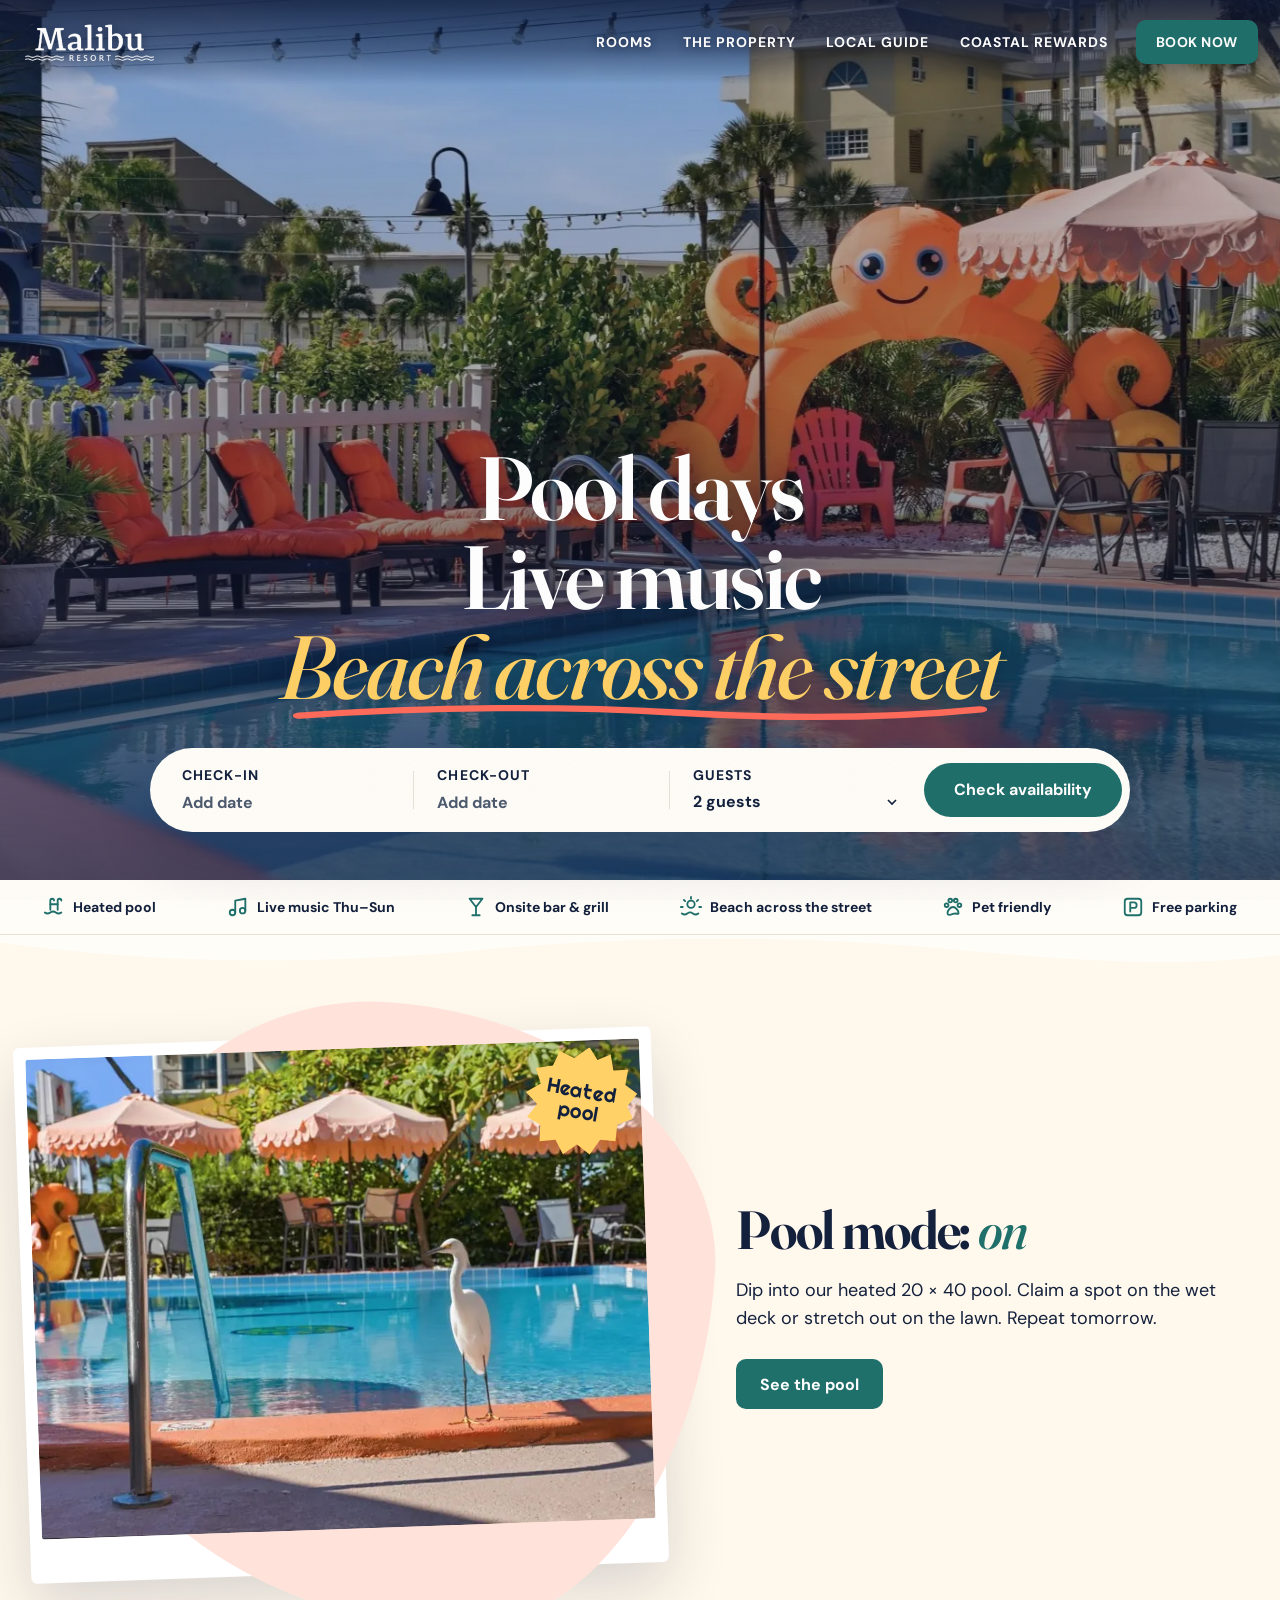
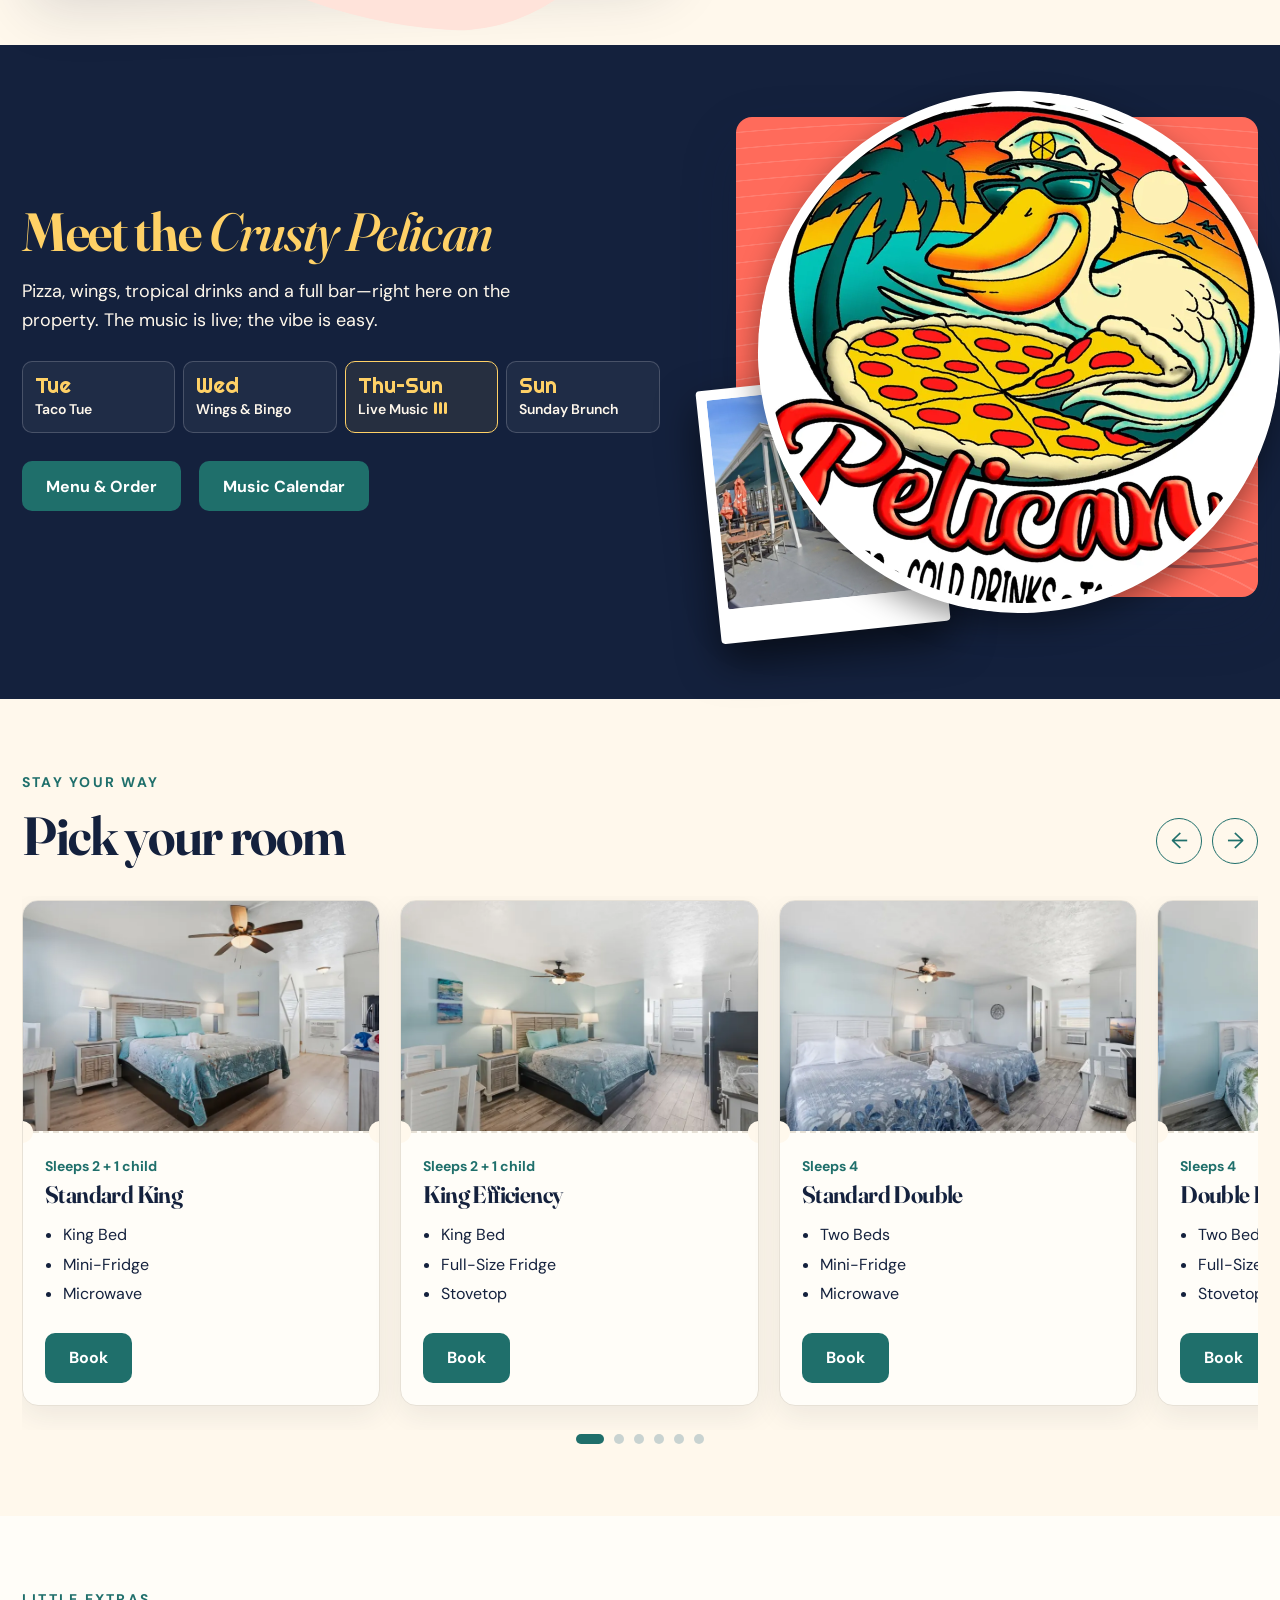
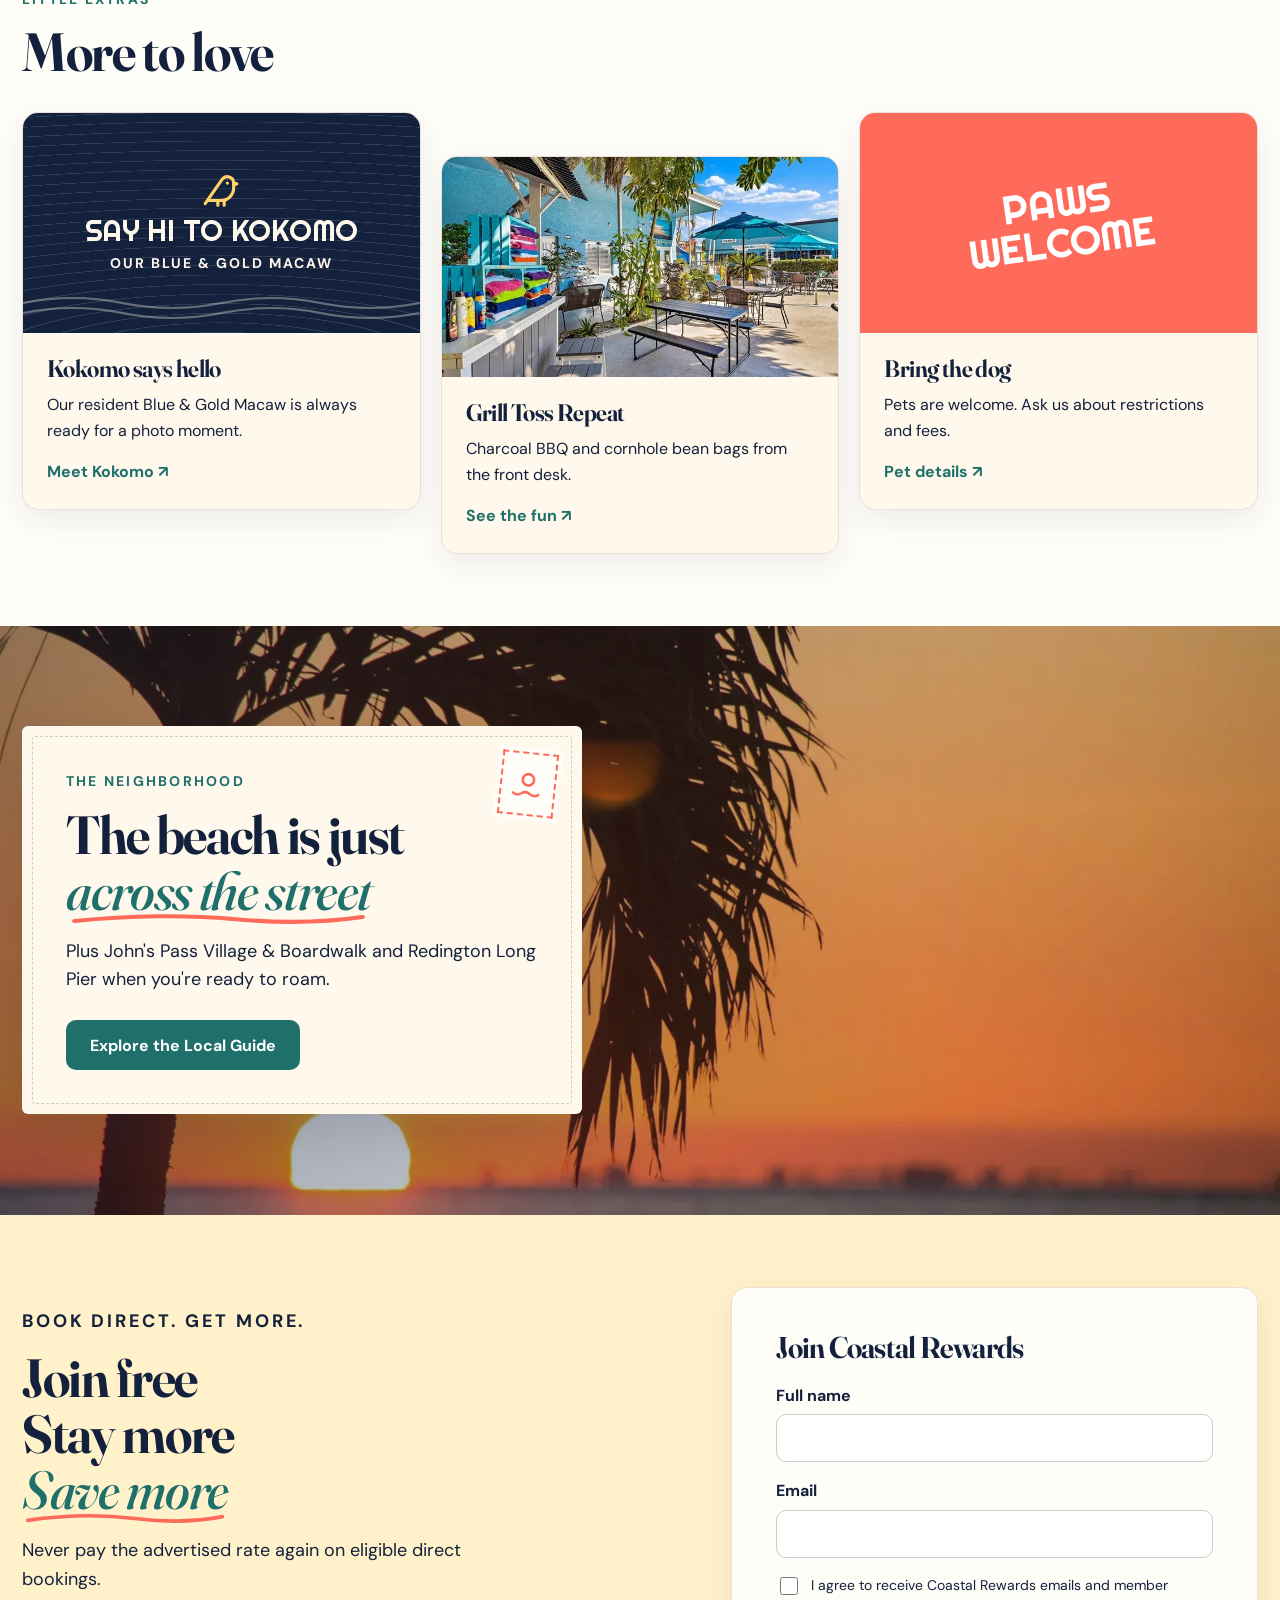
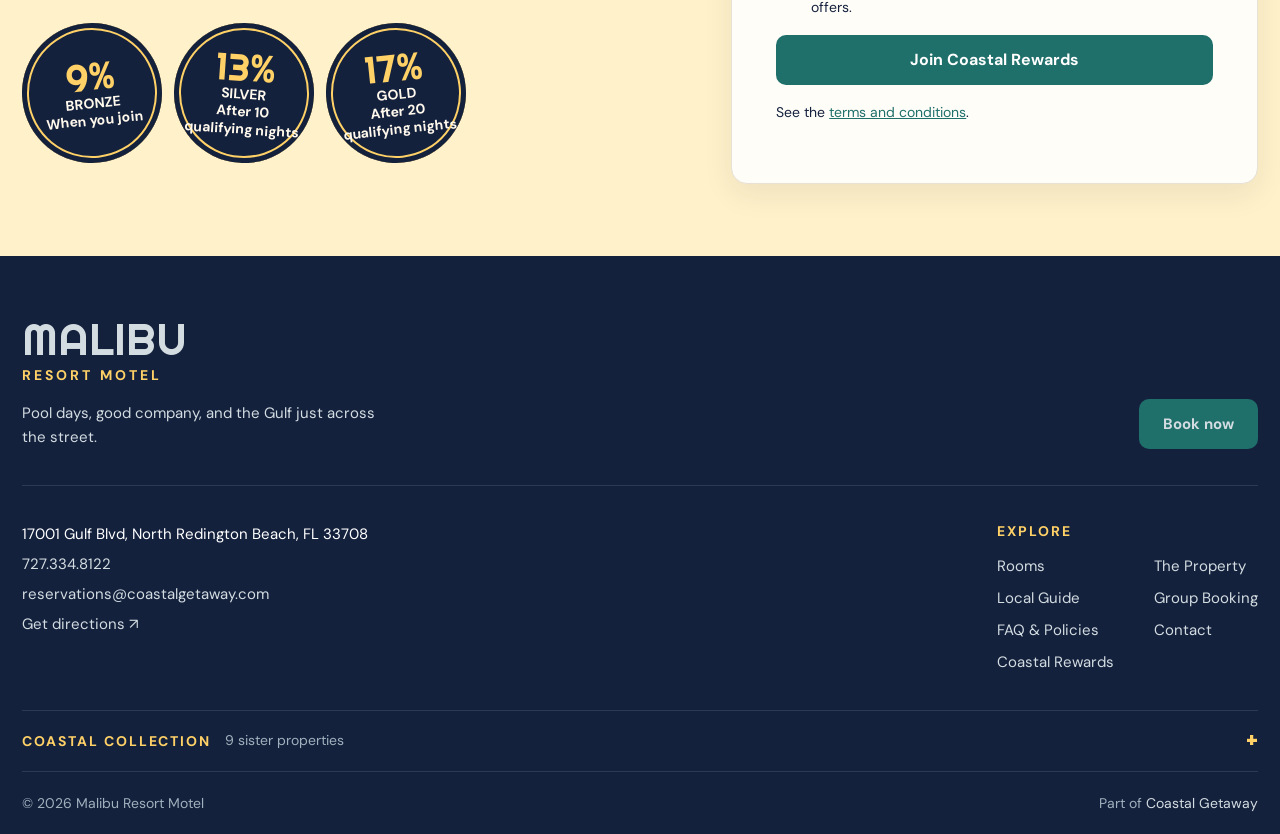
==== commit 7ae9f465: "Push toward a 9: client photos, polaroid inner pages, weekly lineup - Add photos from the client's c" ====
--- a/index.html
+++ b/index.html
@@ -5,6 +5,10 @@
   <meta content="width=device-width, initial-scale=1" name="viewport"/>
   <title>Malibu Resort Motel | Pool, Live Music &amp; Beach Across the Street | North Redington Beach, FL</title>
   <meta content="Retro motel in North Redington Beach with a heated pool, live music, onsite Crusty Pelican bar and grill, and the Gulf just across the street." name="description"/>
+  <link href="assets/images/logo.png" rel="icon" type="image/png"/>
+  <meta content="Malibu Resort Motel" property="og:site_name"/>
+  <meta content="website" property="og:type"/>
+  <meta content="assets/images/property-05-1600.webp" property="og:image"/>
   <link href="https://fonts.googleapis.com" rel="preconnect"/>
   <link crossorigin="" href="https://fonts.gstatic.com" rel="preconnect"/>
   <link href="https://fonts.googleapis.com/css2?family=DM+Sans:wght@400;500;600;700&amp;family=Fraunces:ital,opsz,wght@0,9..144,500..700;1,9..144,500..700&amp;family=Righteous&amp;display=swap" rel="stylesheet"/>
@@ -72,6 +76,7 @@
       <div class="feature-media has-polaroid"><!-- RETRO POSTER PLACEHOLDER: replace this whole div with <img src="assets/images/crusty-pelican-live-music.jpg" alt="..."> when the client supplies a real Crusty Pelican live music photo. -->
         <div aria-label="Retro graphic poster for Crusty Pelican live music Thursday through Sunday" class="retro-poster poster-music" role="img"><svg aria-hidden="true" class="poster-icon" fill="none" stroke="currentColor" stroke-linecap="round" stroke-linejoin="round" stroke-width="2" viewBox="0 0 24 24"><path d="M9 18V5l11-2v13"/><circle cx="6" cy="18" r="3"/><circle cx="17" cy="16" r="3"/></svg><strong>LIVE MUSIC <span class="nowrap">THU–SUN</span></strong><span class="poster-detail">CRUSTY PELICAN · MALIBU</span><svg aria-hidden="true" class="poster-waves" preserveAspectRatio="none" viewBox="0 0 400 60"><path d="M0 20q50-20 100 0t100 0 100 0 100 0M0 40q50-20 100 0t100 0 100 0 100 0" fill="none" stroke="currentColor" stroke-width="4"/></svg>
         </div>
+        <img alt="Crusty Pelican logo" class="logo-sticker" loading="lazy" src="assets/images/crusty-pelican-logo-800.webp"/>
         <figure class="polaroid"><img alt="Outdoor bar patio at Malibu Resort Motel" loading="lazy" src="assets/images/property-06-800.webp" srcset="assets/images/property-06-800.webp 800w" sizes="260px"/></figure>
       </div>
       <div class="feature-content">
@@ -79,8 +84,12 @@
         </h2>
         <p>Pizza, wings, tropical drinks and a full bar—right here on the property. The music is live; the vibe is easy.
         </p>
-        <div aria-label="Weekly lineup" class="pill-list"><span>Taco Tue</span><span>Wings &amp; Bingo Wed</span><span>Live Music Thu–Sun<span aria-hidden="true" class="equalizer"><i></i><i></i><i></i></span></span><span>Sunday Brunch</span>
-        </div>
+        <ul aria-label="Weekly lineup" class="vibe-week">
+          <li><b>Tue</b><span>Taco Tue</span></li>
+          <li><b>Wed</b><span>Wings &amp; Bingo</span></li>
+          <li class="is-live"><b>Thu–Sun</b><span>Live Music<span aria-hidden="true" class="equalizer"><i></i><i></i><i></i></span></span></li>
+          <li><b>Sun</b><span>Sunday Brunch</span></li>
+        </ul>
         <div class="button-row">
           <a class="button" href="https://beta.tabwright.com/order/crusty-pelican" rel="noopener noreferrer" target="_blank">Menu &amp; Order</a>
           <a class="button secondary-action" href="https://www.facebook.com/share/1YWHw7oqLN/" rel="noopener noreferrer" target="_blank">Music Calendar</a>
--- a/assets/style-v2.css
+++ b/assets/style-v2.css
@@ -95,10 +95,10 @@
 .hero-image{position:absolute;inset:0;z-index:-2;background:url('images/property-05-1600.webp') center 70%/cover no-repeat}
 .hero:before{content:'';position:absolute;inset:0;z-index:-1;pointer-events:none;background:linear-gradient(180deg,#0e183433 0%,#0e183459 45%,#0e1834b3 100%)}
 .hero-content{padding:calc(var(--header-h) + 60px) 0 36px;text-align:center}
-.hero h1{max-width:980px;margin:0 auto;font-family:var(--display);font-weight:400;letter-spacing:-.01em;text-shadow:0 2px 18px #0e183466}
+.hero h1{max-width:980px;margin:0 auto;font-size:clamp(48px,7vw,96px);font-weight:600;line-height:1;text-shadow:0 2px 18px #0e183466}
 .hero h1 span{display:block;animation:headline-rise .75s var(--ease) both}
 .hero h1 span:nth-child(2){animation-delay:.1s}
-.hero h1 span:last-child{color:var(--yellow);animation-delay:.2s}
+.hero h1 span:last-child{font-style:italic;font-weight:500;color:var(--yellow);animation-delay:.2s}
 @keyframes headline-rise{from{opacity:0;transform:translateY(22px)}to{opacity:1;transform:none}}
 
 /* Booking bar: one slim pill row on desktop */
@@ -241,7 +241,7 @@
 
 /* Location band */
 .location-band{position:relative;isolation:isolate;display:flex;align-items:center;min-height:clamp(460px,46vw,600px);color:#fff}
-.location-photo{position:absolute;inset:0;z-index:-2;background:url('images/beach-800.webp') center 42%/cover no-repeat}
+.location-photo{position:absolute;inset:0;z-index:-2;background:url('images/sunset-gulf-1600.webp') center 60%/cover no-repeat}
 .location-overlay{position:absolute;inset:0;z-index:-1;background:linear-gradient(90deg,#14213d66,#14213d14)}
 .location-content{padding-block:var(--section-y)}
 .location-content h2{max-width:720px}
@@ -420,6 +420,47 @@
 /* Fine grain texture across the whole page */
 body:after{content:'';position:fixed;inset:0;z-index:300;pointer-events:none;opacity:.07;mix-blend-mode:multiply;background:url("data:image/svg+xml,%3Csvg xmlns='http://www.w3.org/2000/svg' width='160' height='160'%3E%3Cfilter id='n'%3E%3CfeTurbulence type='fractalNoise' baseFrequency='.9' numOctaves='3' stitchTiles='stitch'/%3E%3C/filter%3E%3Crect width='100%25' height='100%25' filter='url(%23n)'/%3E%3C/svg%3E")}
 
+
+/* Crusty Pelican week at a glance */
+.vibe-week{display:grid;grid-template-columns:repeat(4,1fr);gap:8px;margin:0 0 28px;padding:0;list-style:none}
+.vibe-week li{display:flex;flex-direction:column;gap:4px;padding:12px 12px 14px;border:1.5px solid #ffffff2e;border-radius:var(--radius-sm);background:#ffffff0d}
+.vibe-week b{color:var(--yellow);font:22px/1 var(--display)}
+.vibe-week span{font-size:14px;font-weight:600;line-height:1.3}
+.vibe-week .is-live{border-color:var(--yellow);background:#ffd16614}
+.vibe-week .equalizer{margin-left:6px}
+
+/* Real Crusty Pelican logo as a round sticker */
+.logo-sticker{position:absolute;top:-26px;right:-22px;z-index:3;width:clamp(96px,10vw,132px);aspect-ratio:1;padding:10px;border-radius:50%;background:#fff;object-fit:contain;box-shadow:0 12px 30px #0006;transform:rotate(8deg)}
+.feature-media .logo-sticker{height:auto}
+
+/* Polaroid frames on inner page photos */
+.split .visual{overflow:visible;padding:10px 10px 36px;background:#fff;border-radius:6px;box-shadow:var(--shadow-lg);transform:rotate(-1.5deg)}
+.split.reverse .visual{transform:rotate(1.5deg)}
+.split .visual img,.split .visual .retro-poster{border-radius:3px}
+.photo-stack{position:relative}
+.photo-stack .logo-sticker{top:auto;bottom:-30px;right:-24px;height:auto}
+
+/* Room galleries as polaroid stacks */
+.detail-gallery{position:relative;padding-bottom:28px}
+.detail-gallery img:first-child{padding:10px 10px 34px;background:#fff;border-radius:6px;box-shadow:var(--shadow-lg);transform:rotate(-1.2deg)}
+.detail-room:nth-child(even) .detail-gallery img:first-child{transform:rotate(1.2deg)}
+.detail-gallery img+img{position:absolute;z-index:2;width:38%;height:auto;aspect-ratio:4/3;padding:7px 7px 22px;background:#fff;border-radius:4px;box-shadow:0 14px 30px #14213d40}
+.detail-gallery img:nth-child(2){right:-18px;bottom:-6px;transform:rotate(5deg)}
+.detail-gallery img:nth-child(3){right:30%;bottom:-20px;transform:rotate(-4deg)}
+
+/* Local guide cards as postcards */
+.guide-card{position:relative;padding:10px;border:0;border-radius:6px;transform:rotate(-.8deg)}
+.guide-card:nth-child(even){transform:rotate(.8deg)}
+.guide-card:hover{transform:translateY(-4px) rotate(0)}
+.guide-card img,.guide-card .guide-art{border-radius:3px}
+.guide-card>div:last-child{border-top:0}
+.guide-card:after{content:'';position:absolute;inset:6px;border:1.5px dashed #14213d26;border-radius:4px;pointer-events:none}
+
+/* Property photo wall */
+.photo-grid{grid-template-columns:repeat(3,1fr);gap:22px}
+.photo-grid img{padding:8px 8px 26px;background:#fff;border-radius:5px;box-shadow:var(--shadow);transform:rotate(-1deg)}
+.photo-grid img:nth-child(even){transform:rotate(1.2deg) translateY(14px)}
+
 /* ---------- Tablet ---------- */
 @media(max-width:960px){
   .desktop-nav{display:none}
@@ -476,6 +517,14 @@
   .retro-poster strong{font-size:31px}
   .section-head{display:block;margin-bottom:22px}
   .room-controls{display:none}
+  h1,h2,h3{font-weight:600;letter-spacing:-.015em}
+  .vibe-week{grid-template-columns:repeat(2,1fr)}
+  .logo-sticker{width:84px;top:-18px;right:-8px;padding:7px}
+  .photo-stack .logo-sticker{right:-6px;bottom:-24px}
+  .detail-gallery img+img{width:44%}
+  .detail-gallery img:nth-child(2){right:-6px}
+  .photo-grid{grid-template-columns:repeat(2,1fr);gap:14px}
+  .split .visual{padding:7px 7px 26px}
   .polaroid{left:auto;right:-6px;bottom:-34px;width:120px;padding:6px 6px 22px}
   .pool-block .feature-media{padding:8px 8px 30px}
   .postcard{transform:none}
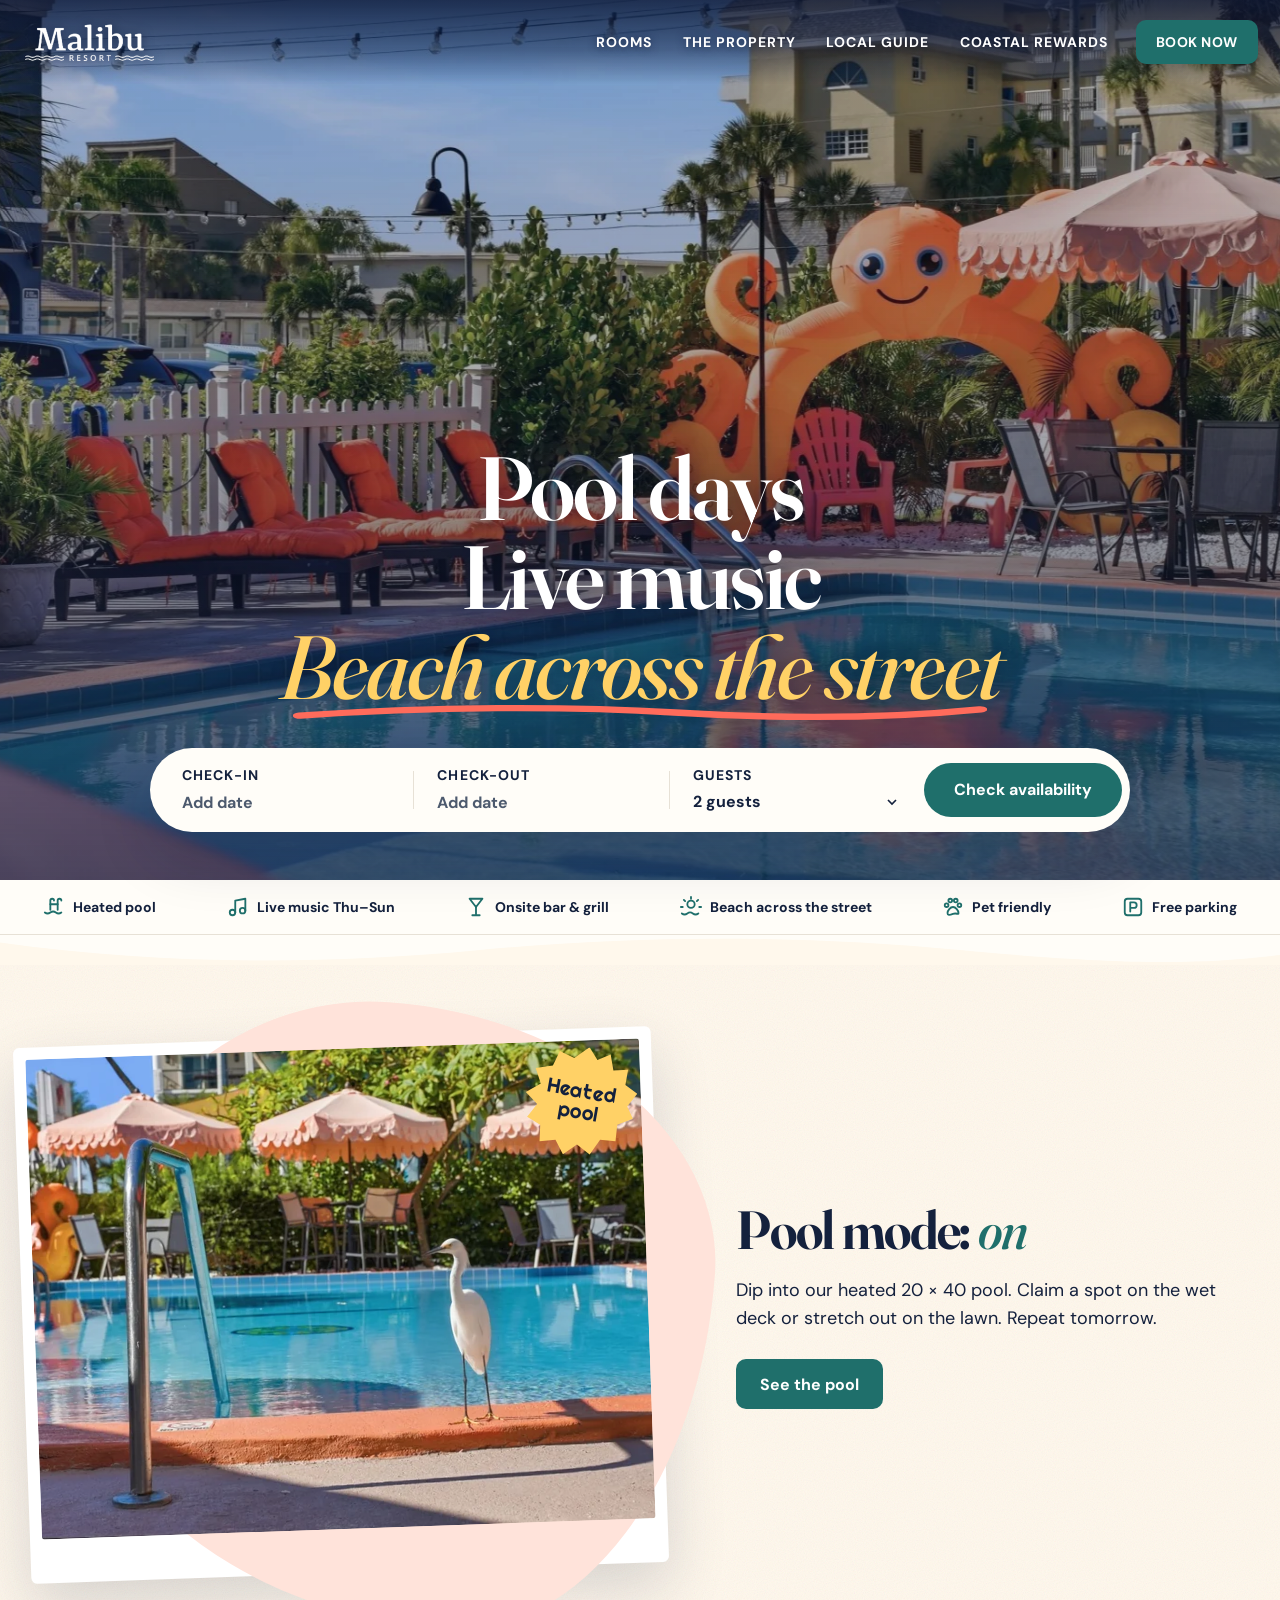
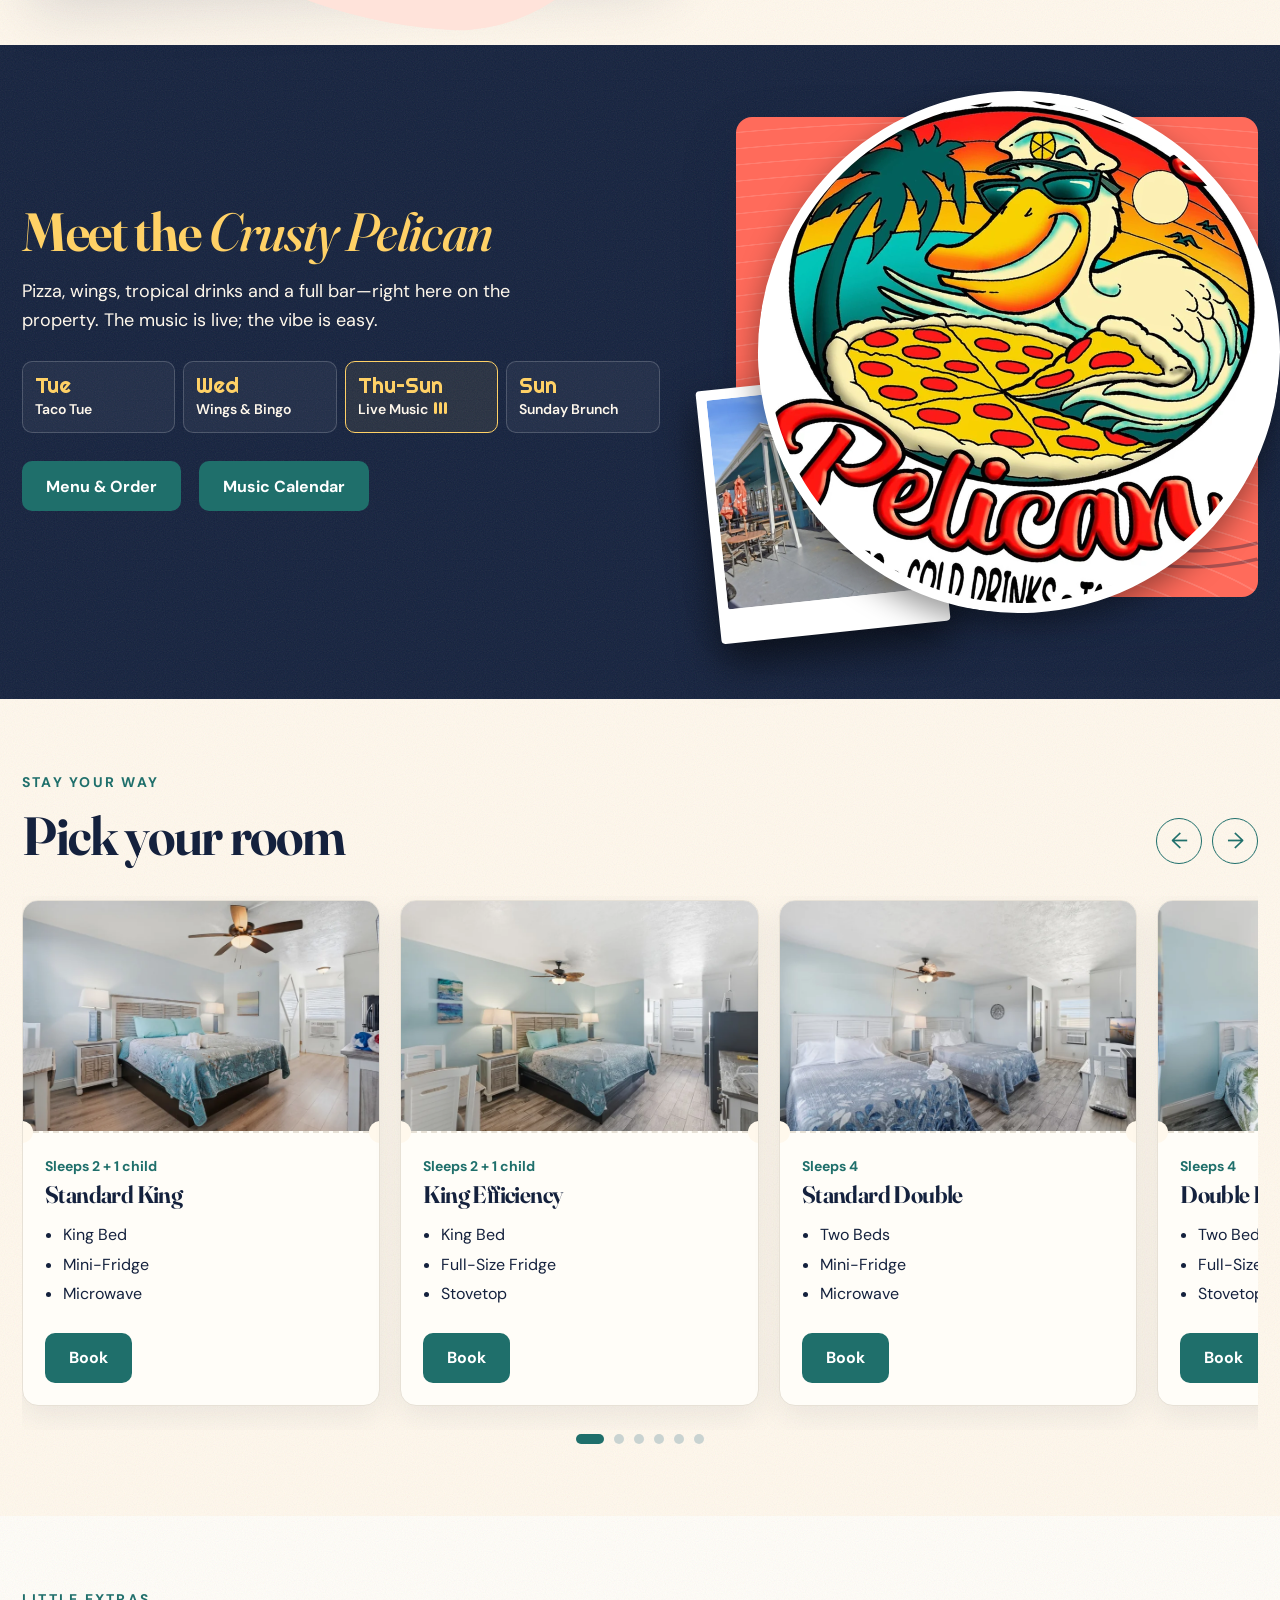
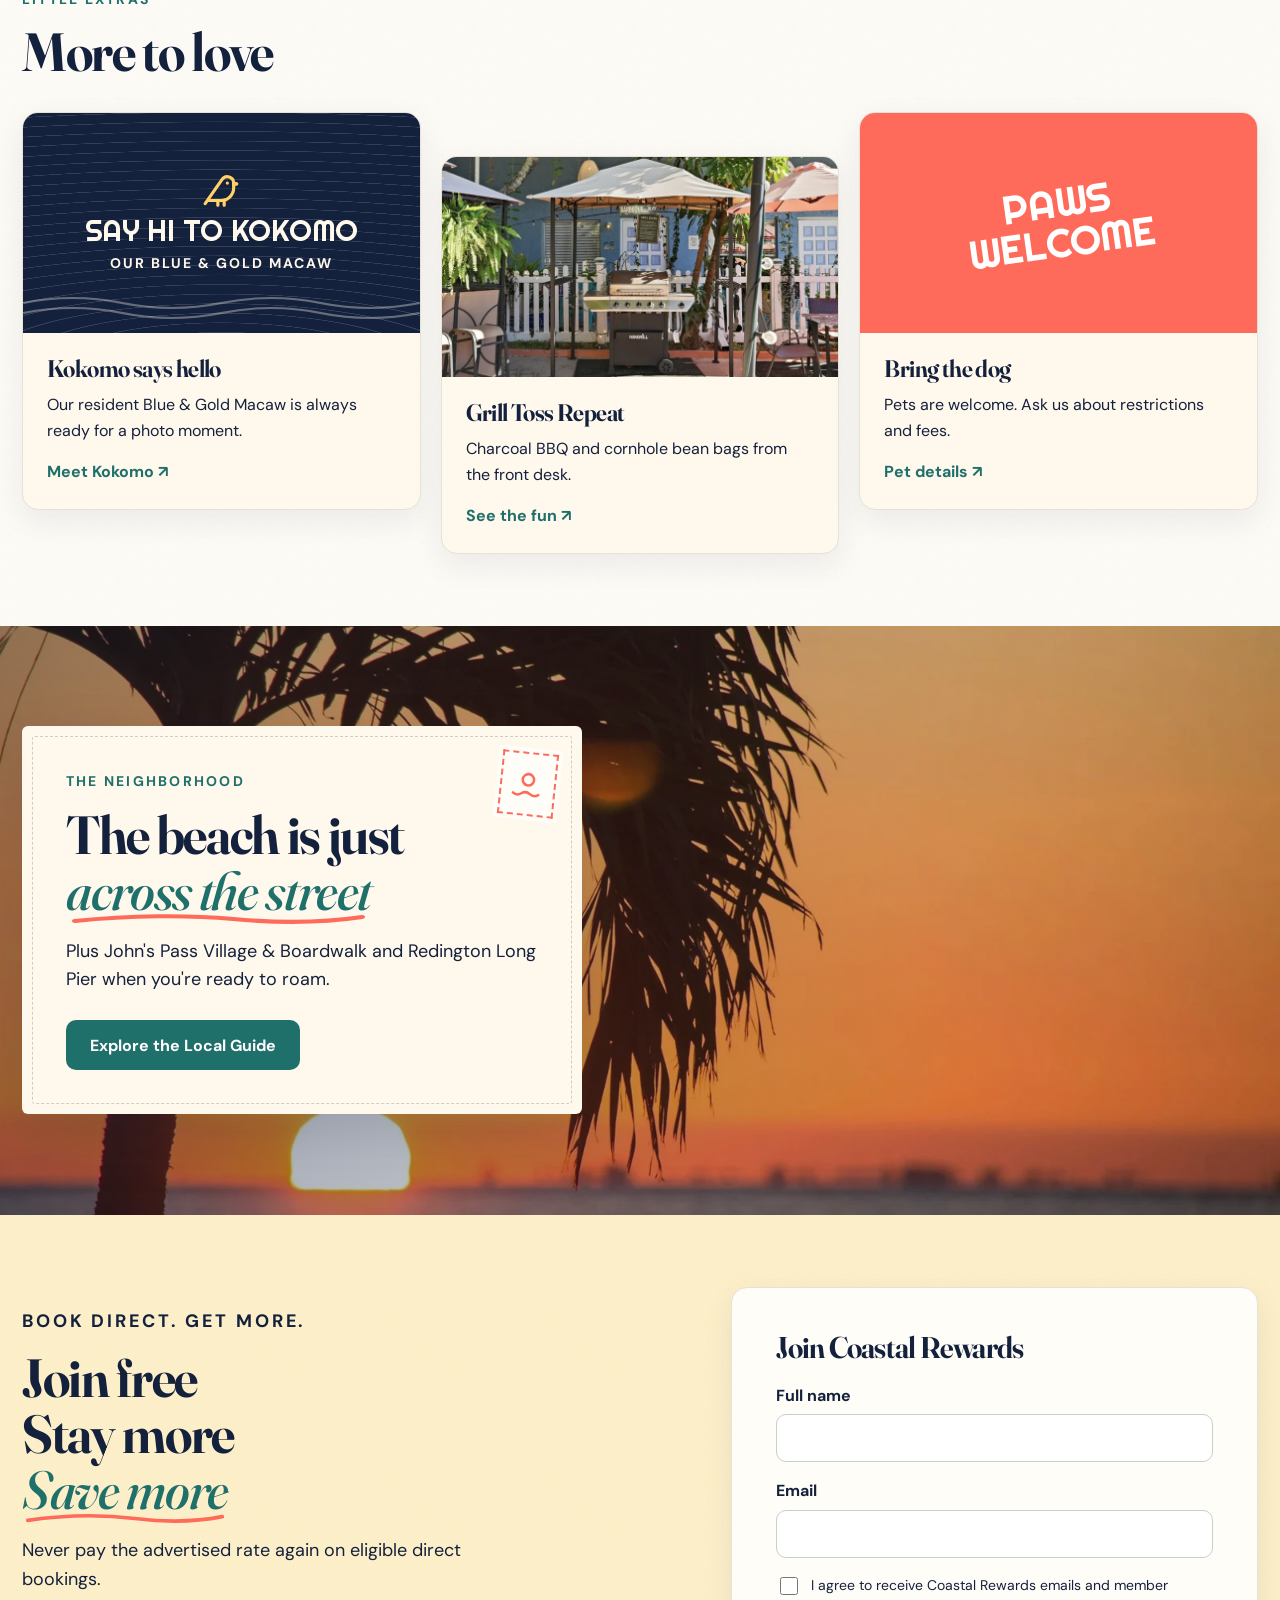
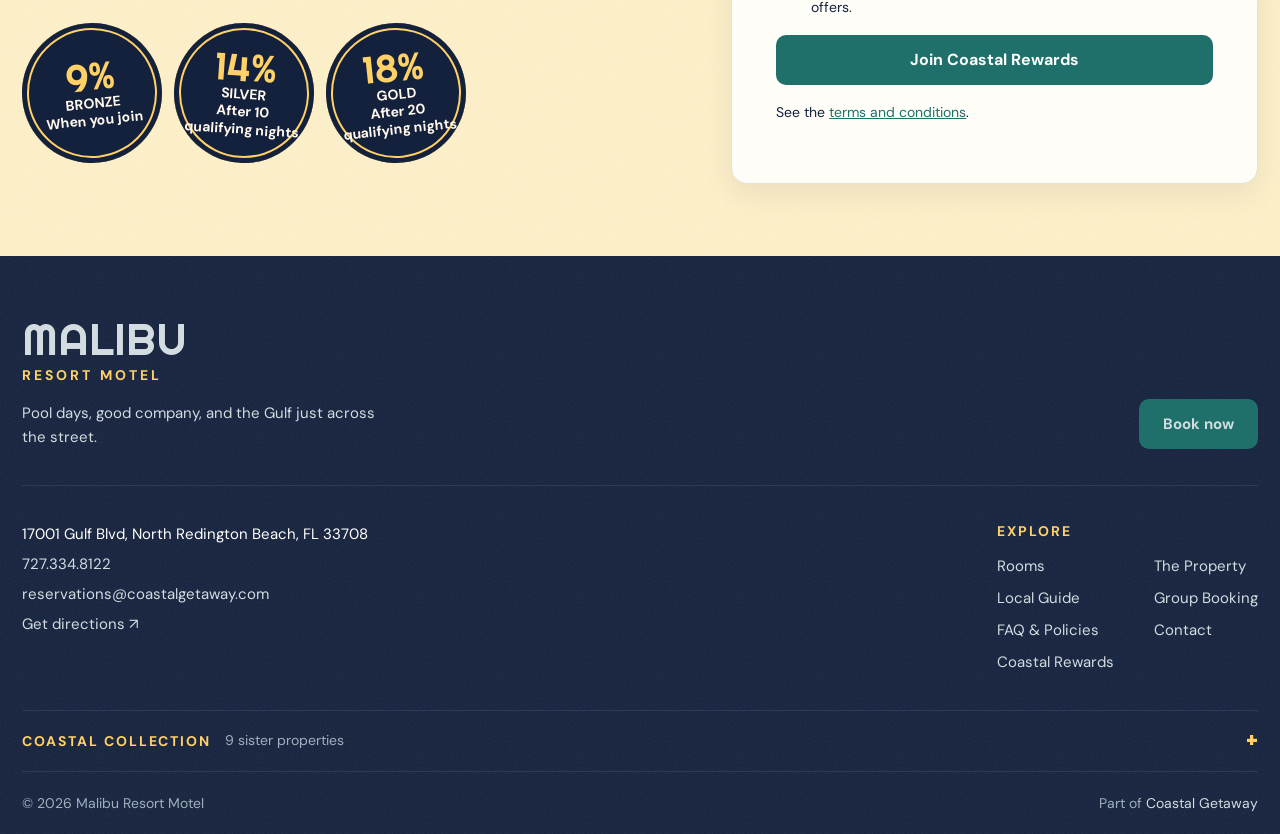
==== commit d9b21ad7: "Sharper images across the site - Local Guide hero uses the hi-res Gulf sunset instead of a 700px pho" ====
--- a/index.html
+++ b/index.html
@@ -60,7 +60,7 @@
   <section class="feature-block pool-block">
     <div class="wrap feature-layout">
       <div class="feature-media">
-        <img alt="The heated outdoor pool and sun deck at Malibu Resort Motel" loading="lazy" src="assets/images/property-03-800.webp" srcset="assets/images/property-03-800.webp 800w, assets/images/property-03-1600.webp 1600w" sizes="(max-width: 960px) 100vw, 640px"/><span class="pool-badge">Heated pool</span>
+        <img alt="The heated outdoor pool and sun deck at Malibu Resort Motel" loading="lazy" src="assets/images/property-03-800.webp" srcset="assets/images/property-03-800.webp 800w, assets/images/property-03-1200.webp 1200w, assets/images/property-03-1600.webp 1600w" sizes="(max-width: 960px) 100vw, 640px"/><span class="pool-badge">Heated pool</span>
       </div>
       <div class="feature-content">
         <h2>Pool mode: <em>on</em>
@@ -77,7 +77,7 @@
         <div aria-label="Retro graphic poster for Crusty Pelican live music Thursday through Sunday" class="retro-poster poster-music" role="img"><svg aria-hidden="true" class="poster-icon" fill="none" stroke="currentColor" stroke-linecap="round" stroke-linejoin="round" stroke-width="2" viewBox="0 0 24 24"><path d="M9 18V5l11-2v13"/><circle cx="6" cy="18" r="3"/><circle cx="17" cy="16" r="3"/></svg><strong>LIVE MUSIC <span class="nowrap">THU–SUN</span></strong><span class="poster-detail">CRUSTY PELICAN · MALIBU</span><svg aria-hidden="true" class="poster-waves" preserveAspectRatio="none" viewBox="0 0 400 60"><path d="M0 20q50-20 100 0t100 0 100 0 100 0M0 40q50-20 100 0t100 0 100 0 100 0" fill="none" stroke="currentColor" stroke-width="4"/></svg>
         </div>
         <img alt="Crusty Pelican logo" class="logo-sticker" loading="lazy" src="assets/images/crusty-pelican-logo-800.webp"/>
-        <figure class="polaroid"><img alt="Outdoor bar patio at Malibu Resort Motel" loading="lazy" src="assets/images/property-06-800.webp" srcset="assets/images/property-06-800.webp 800w" sizes="260px"/></figure>
+        <figure class="polaroid"><img alt="Outdoor bar patio at Malibu Resort Motel" loading="lazy" src="assets/images/property-06-800.webp" srcset="assets/images/property-06-800.webp 800w, assets/images/property-06-1200.webp 1200w, assets/images/property-06-1600.webp 1600w" sizes="(max-width: 620px) 45vw, 300px"/></figure>
       </div>
       <div class="feature-content">
         <h2>Meet the <em>Crusty Pelican</em>
@@ -115,7 +115,7 @@
       </div>
       <div aria-label="Room types, scroll horizontally" class="rooms-scroller" tabindex="0">
         <article class="strip-card"><a aria-label="See Standard King details" class="strip-image" href="rooms.html#room-491562">
-            <img alt="Standard King guest room" loading="lazy" src="assets/images/room-standard-king-800.webp" srcset="assets/images/room-standard-king-800.webp 800w, assets/images/room-standard-king-1600.webp 1600w" sizes="(max-width: 620px) 82vw, 360px"/></a>
+            <img alt="Standard King guest room" loading="lazy" src="assets/images/room-standard-king-800.webp" srcset="assets/images/room-standard-king-800.webp 800w, assets/images/room-standard-king-1200.webp 1200w, assets/images/room-standard-king-1600.webp 1600w" sizes="(max-width: 620px) 82vw, 360px"/></a>
           <div class="strip-card-content">
             <p class="strip-occupancy">Sleeps 2 + 1 child
             </p>
@@ -133,7 +133,7 @@
           </div>
         </article>
         <article class="strip-card"><a aria-label="See King Efficiency details" class="strip-image" href="rooms.html#room-491563">
-            <img alt="King Efficiency guest room" loading="lazy" src="assets/images/room-king-efficiency-800.webp" srcset="assets/images/room-king-efficiency-800.webp 800w, assets/images/room-king-efficiency-1600.webp 1600w" sizes="(max-width: 620px) 82vw, 360px"/></a>
+            <img alt="King Efficiency guest room" loading="lazy" src="assets/images/room-king-efficiency-800.webp" srcset="assets/images/room-king-efficiency-800.webp 800w, assets/images/room-king-efficiency-1200.webp 1200w, assets/images/room-king-efficiency-1600.webp 1600w" sizes="(max-width: 620px) 82vw, 360px"/></a>
           <div class="strip-card-content">
             <p class="strip-occupancy">Sleeps 2 + 1 child
             </p>
@@ -151,7 +151,7 @@
           </div>
         </article>
         <article class="strip-card"><a aria-label="See Standard Double details" class="strip-image" href="rooms.html#room-491564">
-            <img alt="Standard Double guest room" loading="lazy" src="assets/images/room-standard-double-800.webp" srcset="assets/images/room-standard-double-800.webp 800w, assets/images/room-standard-double-1600.webp 1600w" sizes="(max-width: 620px) 82vw, 360px"/></a>
+            <img alt="Standard Double guest room" loading="lazy" src="assets/images/room-standard-double-800.webp" srcset="assets/images/room-standard-double-800.webp 800w, assets/images/room-standard-double-1200.webp 1200w, assets/images/room-standard-double-1600.webp 1600w" sizes="(max-width: 620px) 82vw, 360px"/></a>
           <div class="strip-card-content">
             <p class="strip-occupancy">Sleeps 4
             </p>
@@ -169,7 +169,7 @@
           </div>
         </article>
         <article class="strip-card"><a aria-label="See Double Bed Efficiency details" class="strip-image" href="rooms.html#room-491565">
-            <img alt="Double Bed Efficiency guest room" loading="lazy" src="assets/images/room-double-efficiency-800.webp" srcset="assets/images/room-double-efficiency-800.webp 800w, assets/images/room-double-efficiency-1600.webp 1600w" sizes="(max-width: 620px) 82vw, 360px"/></a>
+            <img alt="Double Bed Efficiency guest room" loading="lazy" src="assets/images/room-double-efficiency-800.webp" srcset="assets/images/room-double-efficiency-800.webp 800w, assets/images/room-double-efficiency-1200.webp 1200w, assets/images/room-double-efficiency-1600.webp 1600w" sizes="(max-width: 620px) 82vw, 360px"/></a>
           <div class="strip-card-content">
             <p class="strip-occupancy">Sleeps 4
             </p>
@@ -187,7 +187,7 @@
           </div>
         </article>
         <article class="strip-card"><a aria-label="See One Bedroom Apartment details" class="strip-image" href="rooms.html#room-491566">
-            <img alt="One Bedroom Apartment guest room" loading="lazy" src="assets/images/room-apartment-800.webp" srcset="assets/images/room-apartment-800.webp 800w, assets/images/room-apartment-1600.webp 1600w" sizes="(max-width: 620px) 82vw, 360px"/></a>
+            <img alt="One Bedroom Apartment guest room" loading="lazy" src="assets/images/room-apartment-800.webp" srcset="assets/images/room-apartment-800.webp 800w, assets/images/room-apartment-1200.webp 1200w, assets/images/room-apartment-1600.webp 1600w" sizes="(max-width: 620px) 82vw, 360px"/></a>
           <div class="strip-card-content">
             <p class="strip-occupancy">Sleeps 4
             </p>
@@ -205,7 +205,7 @@
           </div>
         </article>
         <article class="strip-card"><a aria-label="See Tropical One-Bedroom Suite details" class="strip-image" href="rooms.html#room-491567">
-            <img alt="Tropical One-Bedroom Suite guest room" decoding="async" height="1000" loading="eager" src="assets/images/room-tropical-suite-800.webp" srcset="assets/images/room-tropical-suite-800.webp 800w, assets/images/room-tropical-suite-1600.webp 1600w" sizes="(max-width: 620px) 82vw, 360px" width="1503"/></a>
+            <img alt="Tropical One-Bedroom Suite guest room" decoding="async" height="1000" loading="eager" src="assets/images/room-tropical-suite-800.webp" srcset="assets/images/room-tropical-suite-800.webp 800w, assets/images/room-tropical-suite-1200.webp 1200w, assets/images/room-tropical-suite-1600.webp 1600w" sizes="(max-width: 620px) 82vw, 360px" width="1503"/></a>
           <div class="strip-card-content">
             <p class="strip-occupancy">Sleeps 4
             </p>
@@ -249,7 +249,7 @@
           </div></a>
         <a class="extra-card" href="property.html#games-bbq">
           <div class="extra-visual">
-            <img alt="Outdoor hangout space at Malibu Resort Motel" loading="lazy" src="assets/images/property-front-800.webp" srcset="assets/images/property-front-800.webp 800w" sizes="(max-width: 620px) 100vw, 400px"/>
+            <img alt="Charcoal BBQ grill area at Malibu Resort Motel" loading="lazy" src="assets/images/property-04-800.webp" srcset="assets/images/property-04-800.webp 800w, assets/images/property-04-1200.webp 1200w, assets/images/property-04-1600.webp 1600w" sizes="(max-width: 620px) 100vw, 400px"/>
           </div>
           <div>
             <h3>Grill Toss Repeat
--- a/assets/style-v2.css
+++ b/assets/style-v2.css
@@ -417,8 +417,9 @@
 .tier-badges div{border:0;background:var(--navy);color:var(--cream);box-shadow:inset 0 0 0 5px var(--navy),inset 0 0 0 7px var(--yellow)}
 .tier-badges strong{color:var(--yellow)}
 
-/* Fine grain texture across the whole page */
-body:after{content:'';position:fixed;inset:0;z-index:300;pointer-events:none;opacity:.07;mix-blend-mode:multiply;background:url("data:image/svg+xml,%3Csvg xmlns='http://www.w3.org/2000/svg' width='160' height='160'%3E%3Cfilter id='n'%3E%3CfeTurbulence type='fractalNoise' baseFrequency='.9' numOctaves='3' stitchTiles='stitch'/%3E%3C/filter%3E%3Crect width='100%25' height='100%25' filter='url(%23n)'/%3E%3C/svg%3E")}
+/* Fine grain texture on flat color blocks only (never over photos) */
+:root{--grain:url("data:image/svg+xml,%3Csvg xmlns='http://www.w3.org/2000/svg' width='160' height='160'%3E%3Cfilter id='n'%3E%3CfeTurbulence type='fractalNoise' baseFrequency='.9' numOctaves='3' stitchTiles='stitch'/%3E%3C/filter%3E%3Crect width='100%25' height='100%25' filter='url(%23n)' opacity='.09'/%3E%3C/svg%3E")}
+body,.pool-block,.pelican-block,.extras-section,.rewards-section,.section.tinted,.site-footer,.inner-hero.hero-split{background-image:var(--grain)}
 
 
 /* Crusty Pelican week at a glance */
@@ -561,7 +562,7 @@
   .footer-logo{font-size:36px}
   .footer-main{grid-template-columns:1fr;gap:28px;padding:28px 0}
   .footer-collection ul{grid-template-columns:1fr 1fr}
-  .footer-bottom{flex-direction:column;gap:4px;margin-bottom:76px}
+  .footer-bottom{flex-direction:column;gap:4px;padding-bottom:28px}
 
   .mobile-book-bar{position:fixed;left:12px;right:12px;bottom:calc(10px + env(safe-area-inset-bottom));z-index:95;display:flex;align-items:center;justify-content:center;gap:8px;min-height:52px;border-radius:var(--radius-sm);background:var(--teal);color:#fff;font-weight:700;text-decoration:none;box-shadow:0 10px 30px #14213d40;opacity:0;pointer-events:none;transform:translateY(120%);transition:opacity .3s var(--ease),transform .3s var(--ease)}
   .mobile-book-bar.is-visible{opacity:1;pointer-events:auto;transform:none}
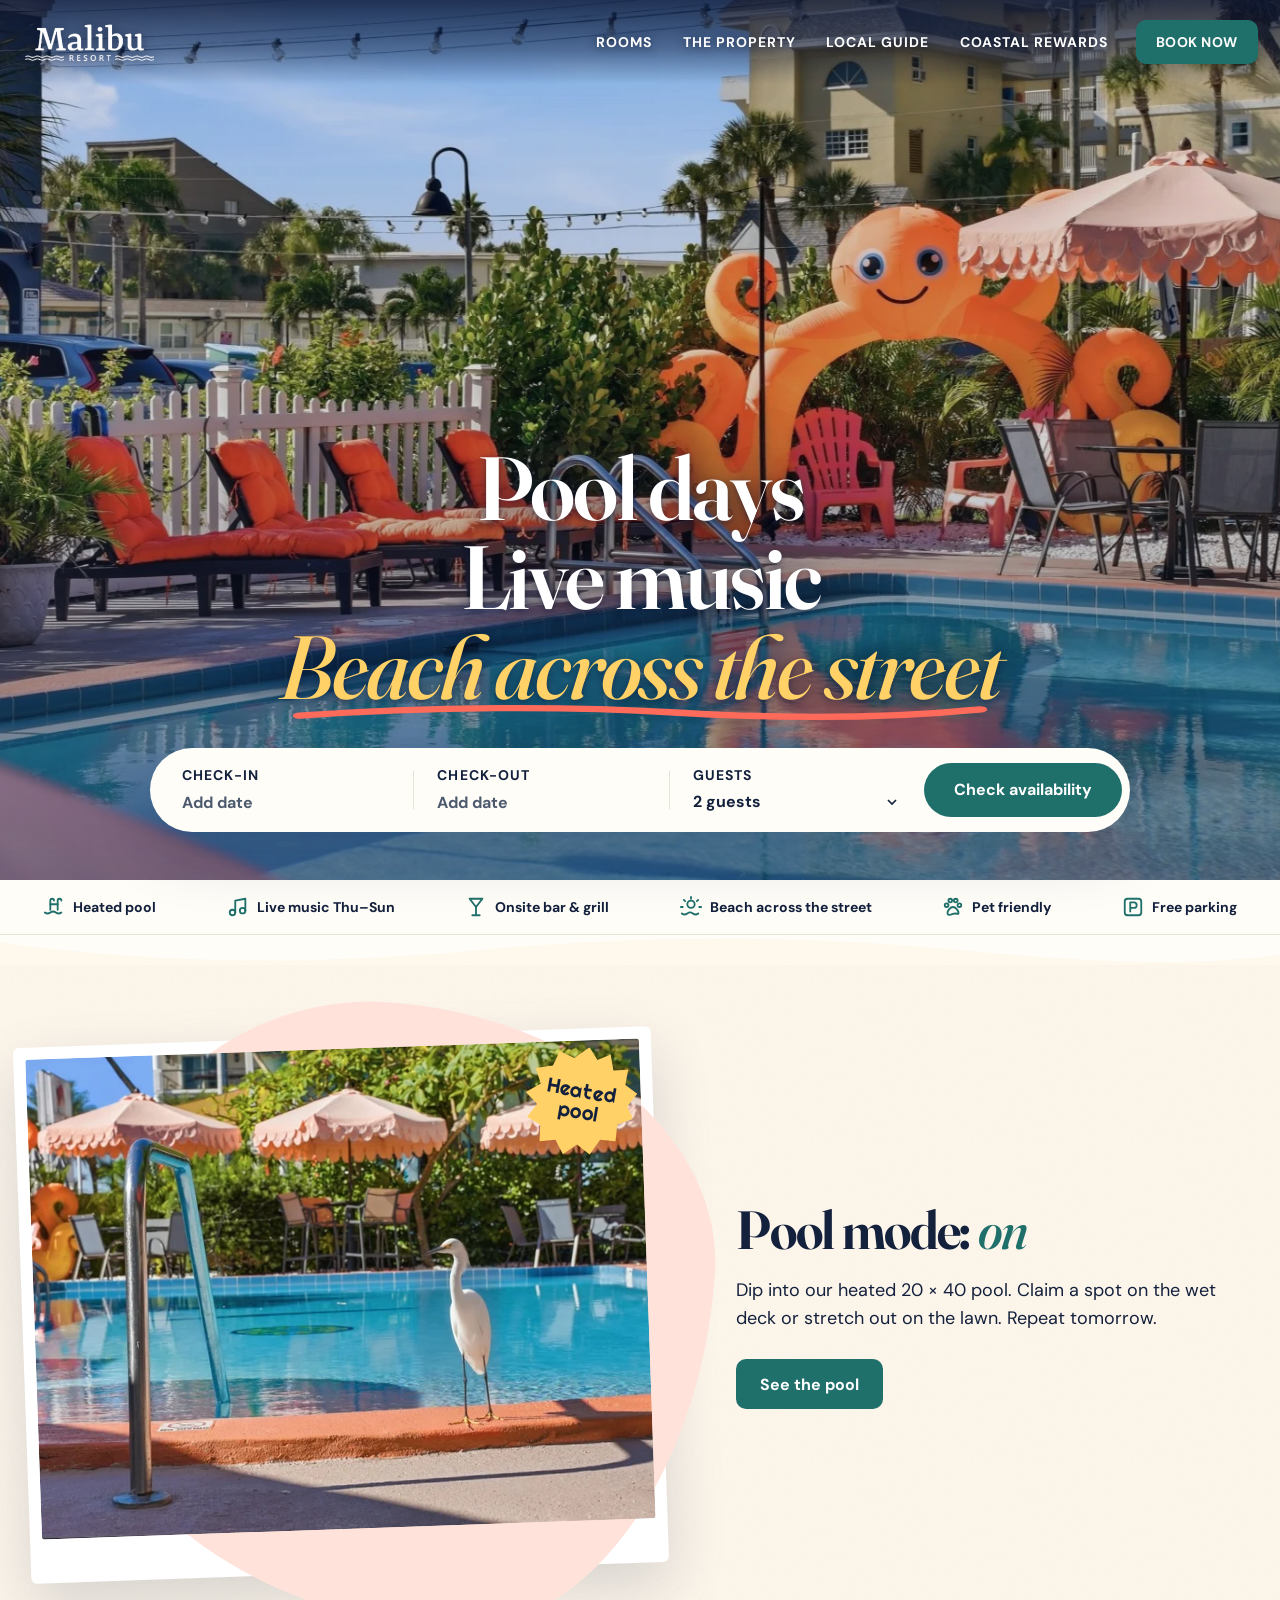
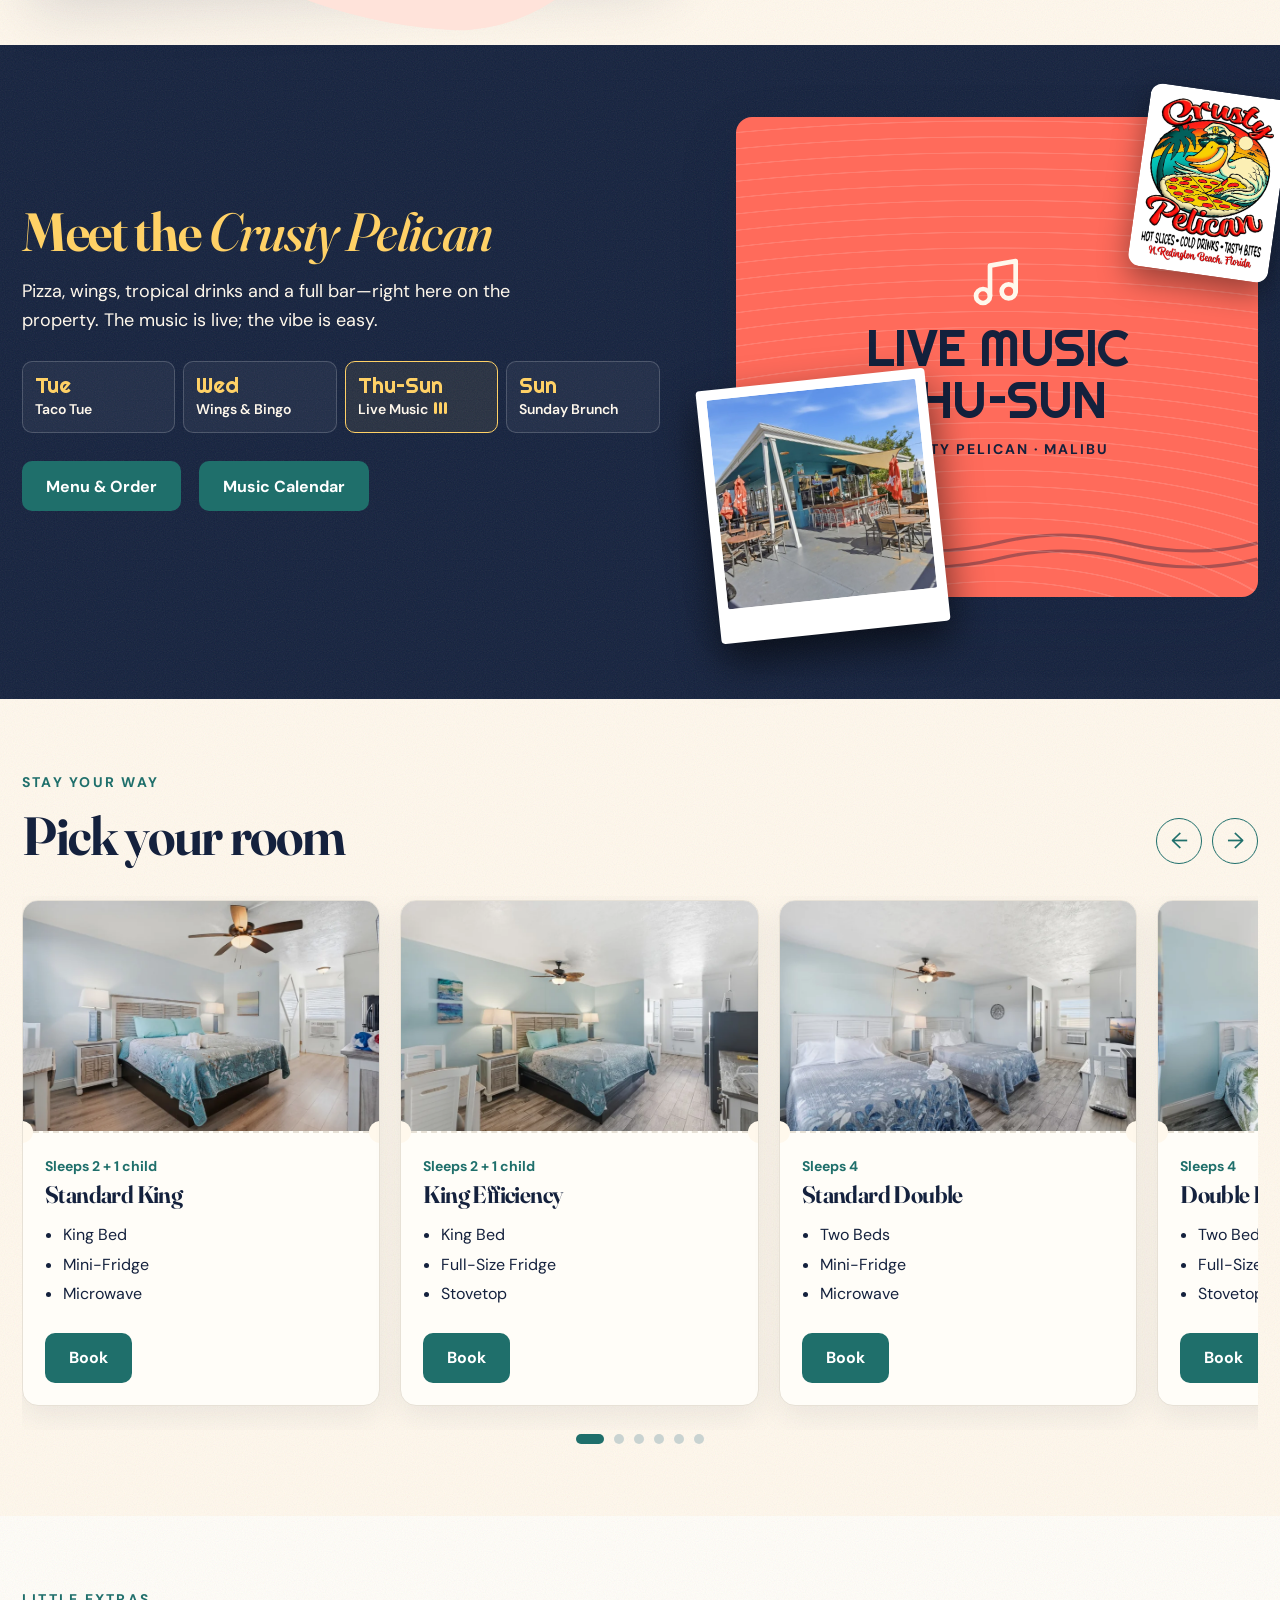
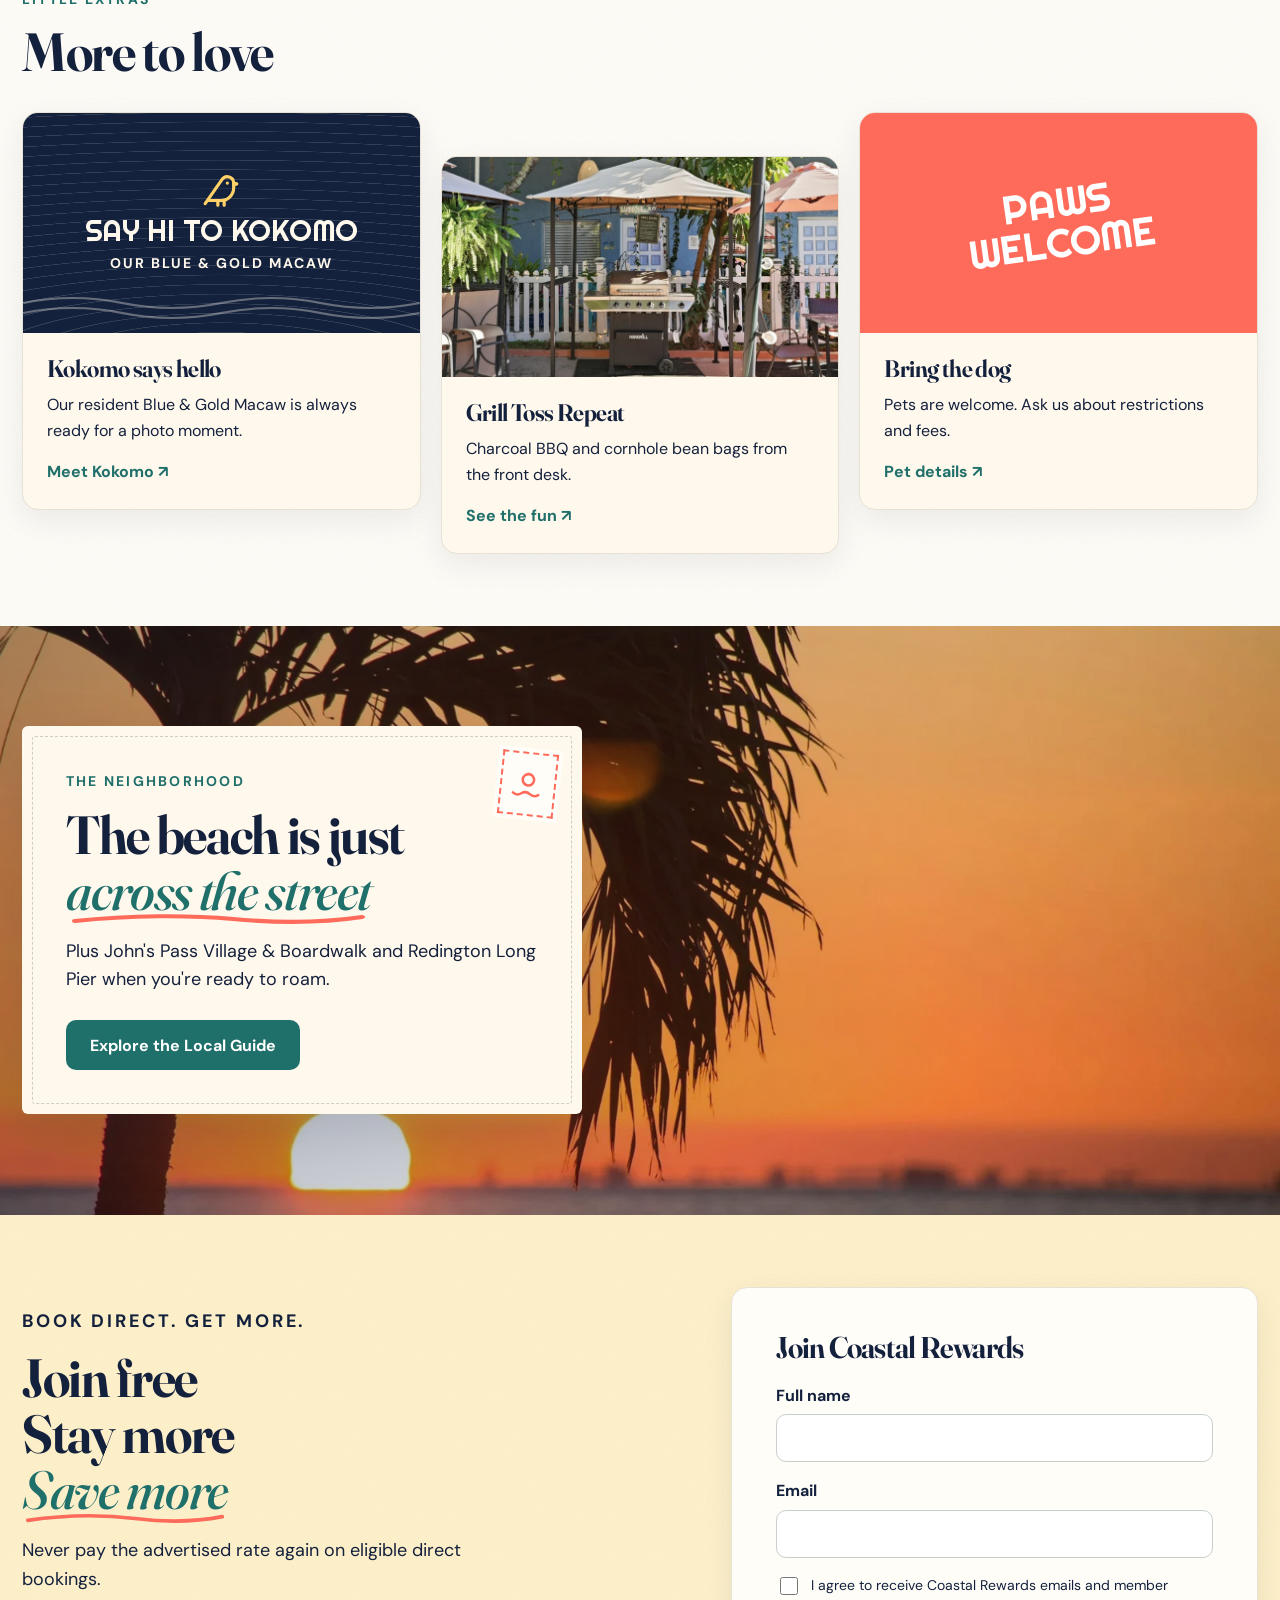
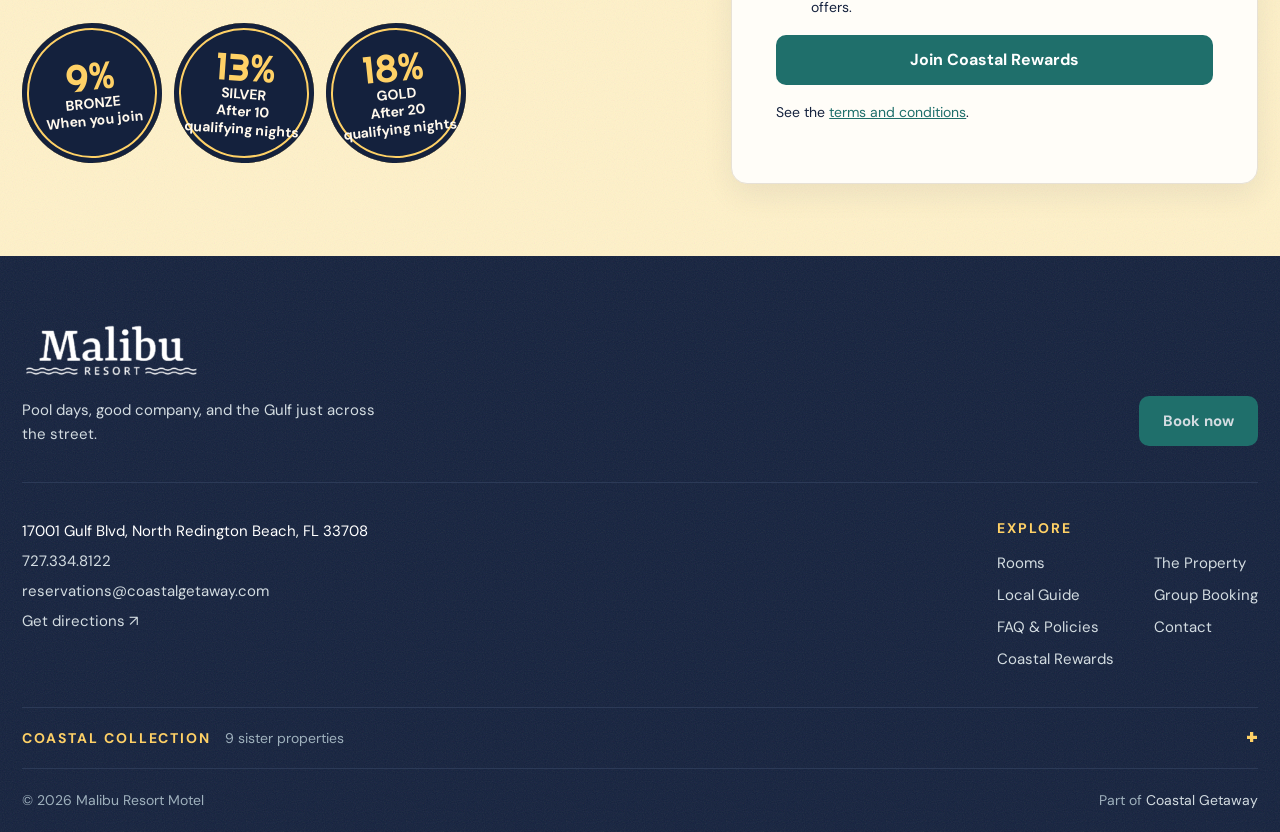
==== commit 9fe8bc9f: "Footer: use the header logo instead of the text wordmark Co-Authored-By: Claude Opus 5.5 <noreply@an" ====
--- a/index.html
+++ b/index.html
@@ -324,7 +324,7 @@
 <footer class="site-footer">
   <div class="wrap footer-top">
     <div class="footer-brand">
-      <a class="footer-logo" href="index.html">MALIBU <span>RESORT MOTEL</span></a>
+      <a aria-label="Malibu Resort Motel home" class="footer-logo" href="index.html"><img alt="Malibu Resort Motel" loading="lazy" src="assets/images/logo.png"/></a>
       <p>Pool days, good company, and the Gulf just across the street.</p>
     </div>
     <a class="button footer-book" href="https://hotels.cloudbeds.com/en/reservation/ivsspZ?currency=usd" rel="noopener noreferrer" target="_blank">Book now</a>
--- a/assets/style-v2.css
+++ b/assets/style-v2.css
@@ -93,9 +93,9 @@
 /* ---------- Home hero ---------- */
 .hero{position:relative;z-index:5;isolation:isolate;display:flex;flex-direction:column;justify-content:flex-end;min-height:clamp(640px,100svh,880px);color:#fff}
 .hero-image{position:absolute;inset:0;z-index:-2;background:url('images/property-05-1600.webp') center 70%/cover no-repeat}
-.hero:before{content:'';position:absolute;inset:0;z-index:-1;pointer-events:none;background:linear-gradient(180deg,#0e183433 0%,#0e183459 45%,#0e1834b3 100%)}
+.hero:before{content:'';position:absolute;inset:0;z-index:-1;pointer-events:none;background:linear-gradient(180deg,#0e183414 0%,#0e183426 45%,#0e183480 100%)}
 .hero-content{padding:calc(var(--header-h) + 60px) 0 36px;text-align:center}
-.hero h1{max-width:980px;margin:0 auto;font-size:clamp(48px,7vw,96px);font-weight:600;line-height:1;text-shadow:0 2px 18px #0e183466}
+.hero h1{max-width:980px;margin:0 auto;font-size:clamp(48px,7vw,96px);font-weight:600;line-height:1;text-shadow:0 2px 6px #0e183480,0 4px 28px #0e183499}
 .hero h1 span{display:block;animation:headline-rise .75s var(--ease) both}
 .hero h1 span:nth-child(2){animation-delay:.1s}
 .hero h1 span:last-child{font-style:italic;font-weight:500;color:var(--yellow);animation-delay:.2s}
@@ -242,7 +242,7 @@
 /* Location band */
 .location-band{position:relative;isolation:isolate;display:flex;align-items:center;min-height:clamp(460px,46vw,600px);color:#fff}
 .location-photo{position:absolute;inset:0;z-index:-2;background:url('images/sunset-gulf-1600.webp') center 60%/cover no-repeat}
-.location-overlay{position:absolute;inset:0;z-index:-1;background:linear-gradient(90deg,#14213d66,#14213d14)}
+.location-overlay{position:absolute;inset:0;z-index:-1;background:linear-gradient(90deg,#14213d4d,#14213d00)}
 .location-content{padding-block:var(--section-y)}
 .location-content h2{max-width:720px}
 .location-content h2 em{color:var(--teal)}
@@ -282,8 +282,8 @@
 .site-footer a{color:#d3dce1;text-decoration:none;transition:color .2s}
 .site-footer a:hover{color:#fff}
 .footer-top{display:flex;align-items:flex-end;justify-content:space-between;gap:24px;padding-bottom:36px;border-bottom:1px solid #2c3a57}
-.footer-logo{display:inline-grid;margin-bottom:10px;color:#fff;font:44px/.9 var(--display);text-decoration:none}
-.footer-logo span{font:700 14px/2.2 var(--font);letter-spacing:.22em;color:var(--yellow)}
+.footer-logo{display:inline-block;margin-bottom:12px}
+.footer-logo img{width:180px;height:auto;filter:brightness(0) invert(1)}
 .footer-brand p{max-width:360px;margin:0}
 .footer-main{display:grid;grid-template-columns:1fr auto;gap:40px;padding:36px 0}
 .footer-contact{display:flex;flex-direction:column;gap:6px;font-style:normal}
@@ -307,7 +307,7 @@
 /* ---------- Inner page heroes ---------- */
 /* Full-photo variant (property, contact): title bottom-left */
 .inner-hero{position:relative;isolation:isolate;display:flex;align-items:flex-end;min-height:440px;padding-top:var(--header-h);background:var(--inner-image) center/cover no-repeat;color:#fff}
-.inner-hero:before{content:'';position:absolute;inset:0;z-index:-1;background:linear-gradient(0deg,#14213dd0 0%,#14213d40 60%,#14213d26 100%)}
+.inner-hero:before{content:'';position:absolute;inset:0;z-index:-1;background:linear-gradient(0deg,#14213d99 0%,#14213d1a 60%,#14213d00 100%)}
 .inner-hero-content{padding-bottom:56px}
 .inner-hero h1{max-width:820px;margin:0;font-size:clamp(40px,5vw,68px)}
 /* Split variant: color block + photo panel */
@@ -320,6 +320,8 @@
 .hero-navy{--split-bg:var(--navy);color:var(--cream)}
 .hero-navy h1{color:var(--yellow)}
 .hero-yellow{--split-bg:var(--yellow);color:var(--navy)}
+.hero-teal{--split-bg:var(--teal);color:var(--cream)}
+.hero-teal h1{color:var(--yellow)}
 
 .anchor-nav{display:flex;flex-wrap:wrap;gap:10px;padding-top:28px}
 .anchor-nav a{padding:8px 16px;border:1.5px solid var(--navy);border-radius:999px;font-size:14px;font-weight:700;text-decoration:none;transition:background .2s,color .2s}
@@ -431,15 +433,15 @@
 .vibe-week .equalizer{margin-left:6px}
 
 /* Real Crusty Pelican logo as a round sticker */
-.logo-sticker{position:absolute;top:-26px;right:-22px;z-index:3;width:clamp(96px,10vw,132px);aspect-ratio:1;padding:10px;border-radius:50%;background:#fff;object-fit:contain;box-shadow:0 12px 30px #0006;transform:rotate(8deg)}
-.feature-media .logo-sticker{height:auto}
+.logo-sticker{position:absolute;top:-26px;right:-22px;z-index:3;width:clamp(110px,11vw,150px);aspect-ratio:800/1043;padding:8px;border-radius:12px;background:#fff;object-fit:contain;box-shadow:0 12px 30px #0006;transform:rotate(8deg)}
+.feature-media .logo-sticker{width:clamp(110px,11vw,150px);height:auto}
 
 /* Polaroid frames on inner page photos */
 .split .visual{overflow:visible;padding:10px 10px 36px;background:#fff;border-radius:6px;box-shadow:var(--shadow-lg);transform:rotate(-1.5deg)}
 .split.reverse .visual{transform:rotate(1.5deg)}
 .split .visual img,.split .visual .retro-poster{border-radius:3px}
 .photo-stack{position:relative}
-.photo-stack .logo-sticker{top:auto;bottom:-30px;right:-24px;height:auto}
+.photo-stack .logo-sticker{top:auto;bottom:-30px;right:-24px;width:clamp(110px,11vw,150px);height:auto}
 
 /* Room galleries as polaroid stacks */
 .detail-gallery{position:relative;padding-bottom:28px}
@@ -495,9 +497,9 @@
 
   .hero{min-height:0}
   .hero-image{background-position:center 75%}
-  .hero:before{background:linear-gradient(180deg,#0e183440 0%,#0e183466 40%,#0e1834a6 100%)}
+  .hero:before{background:linear-gradient(180deg,#0e183426 0%,#0e183440 40%,#0e183499 100%)}
   .hero-content{padding:calc(var(--header-h) + 120px) 0 24px}
-  .hero h1{font-size:32px;line-height:1.15}
+  .hero h1{font-size:38px;line-height:1.08}
   .booking-search{grid-template-columns:1fr 1fr;max-height:150px;margin-bottom:24px;padding:6px;border-radius:var(--radius)}
   .booking-search label{padding:6px 10px;border-radius:var(--radius-sm)}
   .booking-search label:nth-child(3):before{display:none}
@@ -520,8 +522,8 @@
   .room-controls{display:none}
   h1,h2,h3{font-weight:600;letter-spacing:-.015em}
   .vibe-week{grid-template-columns:repeat(2,1fr)}
-  .logo-sticker{width:84px;top:-18px;right:-8px;padding:7px}
-  .photo-stack .logo-sticker{right:-6px;bottom:-24px}
+  .logo-sticker,.feature-media .logo-sticker,.photo-stack .logo-sticker{width:96px;height:auto;max-width:96px;top:-22px;right:-8px;padding:6px;border-radius:10px}
+  .photo-stack .logo-sticker{top:auto;right:-6px;bottom:-24px}
   .detail-gallery img+img{width:44%}
   .detail-gallery img:nth-child(2){right:-6px}
   .photo-grid{grid-template-columns:repeat(2,1fr);gap:14px}
@@ -533,13 +535,22 @@
   .postcard-stamp{top:16px;right:16px;width:52px;height:58px}
   .rooms-scroller{margin-right:-16px;padding-right:16px}
   .strip-card{flex-basis:82vw;max-width:320px}
-  .extras-grid,.guide-grid{grid-template-columns:1fr}
+  .guide-grid{grid-template-columns:1fr}
+  .extras-grid{display:flex;gap:14px;margin-right:-16px;padding:4px 16px 18px 0;overflow-x:auto;scroll-snap-type:x mandatory;scrollbar-width:none}
+  .extras-grid::-webkit-scrollbar{display:none}
+  .extra-card{flex:0 0 78vw;max-width:300px;scroll-snap-align:start}
+  .extra-visual{height:170px}
+  .extra-card>div:last-child{padding:18px}
+  .extra-card p{font-size:15px}
   .location-band{min-height:500px}
-  .location-overlay{background:linear-gradient(90deg,#14213dcc,#14213d73)}
-  .tier-badges{gap:8px}
+  .location-overlay{background:linear-gradient(90deg,#14213d8c,#14213d33)}
+  .rewards-grid{gap:28px}
+  .rewards-copy h2{margin-bottom:12px}
+  .tier-badges{gap:8px;margin-top:20px}
   .tier-badges div{width:calc((100% - 16px)/3);max-width:116px;height:auto;aspect-ratio:1;padding:6px}
   .tier-badges strong{font-size:27px}
-  .site-form{padding:22px}
+  .site-form{gap:12px;padding:20px}
+  .site-form input{min-height:44px}
   .site-form h2,.site-form h3{font-size:26px}
   .two-fields{grid-template-columns:1fr}
 
@@ -559,7 +570,7 @@
 
   .site-footer{padding-top:48px}
   .footer-top{flex-direction:column;align-items:flex-start;padding-bottom:28px}
-  .footer-logo{font-size:36px}
+  .footer-logo img{width:150px}
   .footer-main{grid-template-columns:1fr;gap:28px;padding:28px 0}
   .footer-collection ul{grid-template-columns:1fr 1fr}
   .footer-bottom{flex-direction:column;gap:4px;padding-bottom:28px}
@@ -578,3 +589,11 @@
   .button:hover,.strip-card:hover,.extra-card:hover,.guide-card:hover{transform:none}
 }
 .footer-collection summary h2,.footer-collection summary span{white-space:nowrap}
+
+/* Text legibility over lighter photo overlays */
+.hero p,.hero .eyebrow,.inner-hero:not(.hero-split) h1,.inner-hero:not(.hero-split) p{text-shadow:0 1px 4px #0e183499,0 2px 18px #0e183480}
+.site-form input[type=date]{cursor:pointer}
+/* Property photo wall hover: straighten, lift and zoom slightly */
+.photo-grid img{transition:transform .35s var(--ease),box-shadow .35s var(--ease)}
+@media(hover:hover){.photo-grid img:hover,.photo-grid img:nth-child(even):hover{position:relative;z-index:2;transform:rotate(0) translateY(-8px) scale(1.04);box-shadow:var(--shadow-lg)}}
+@media(prefers-reduced-motion:reduce){.photo-grid img{transition:none}}
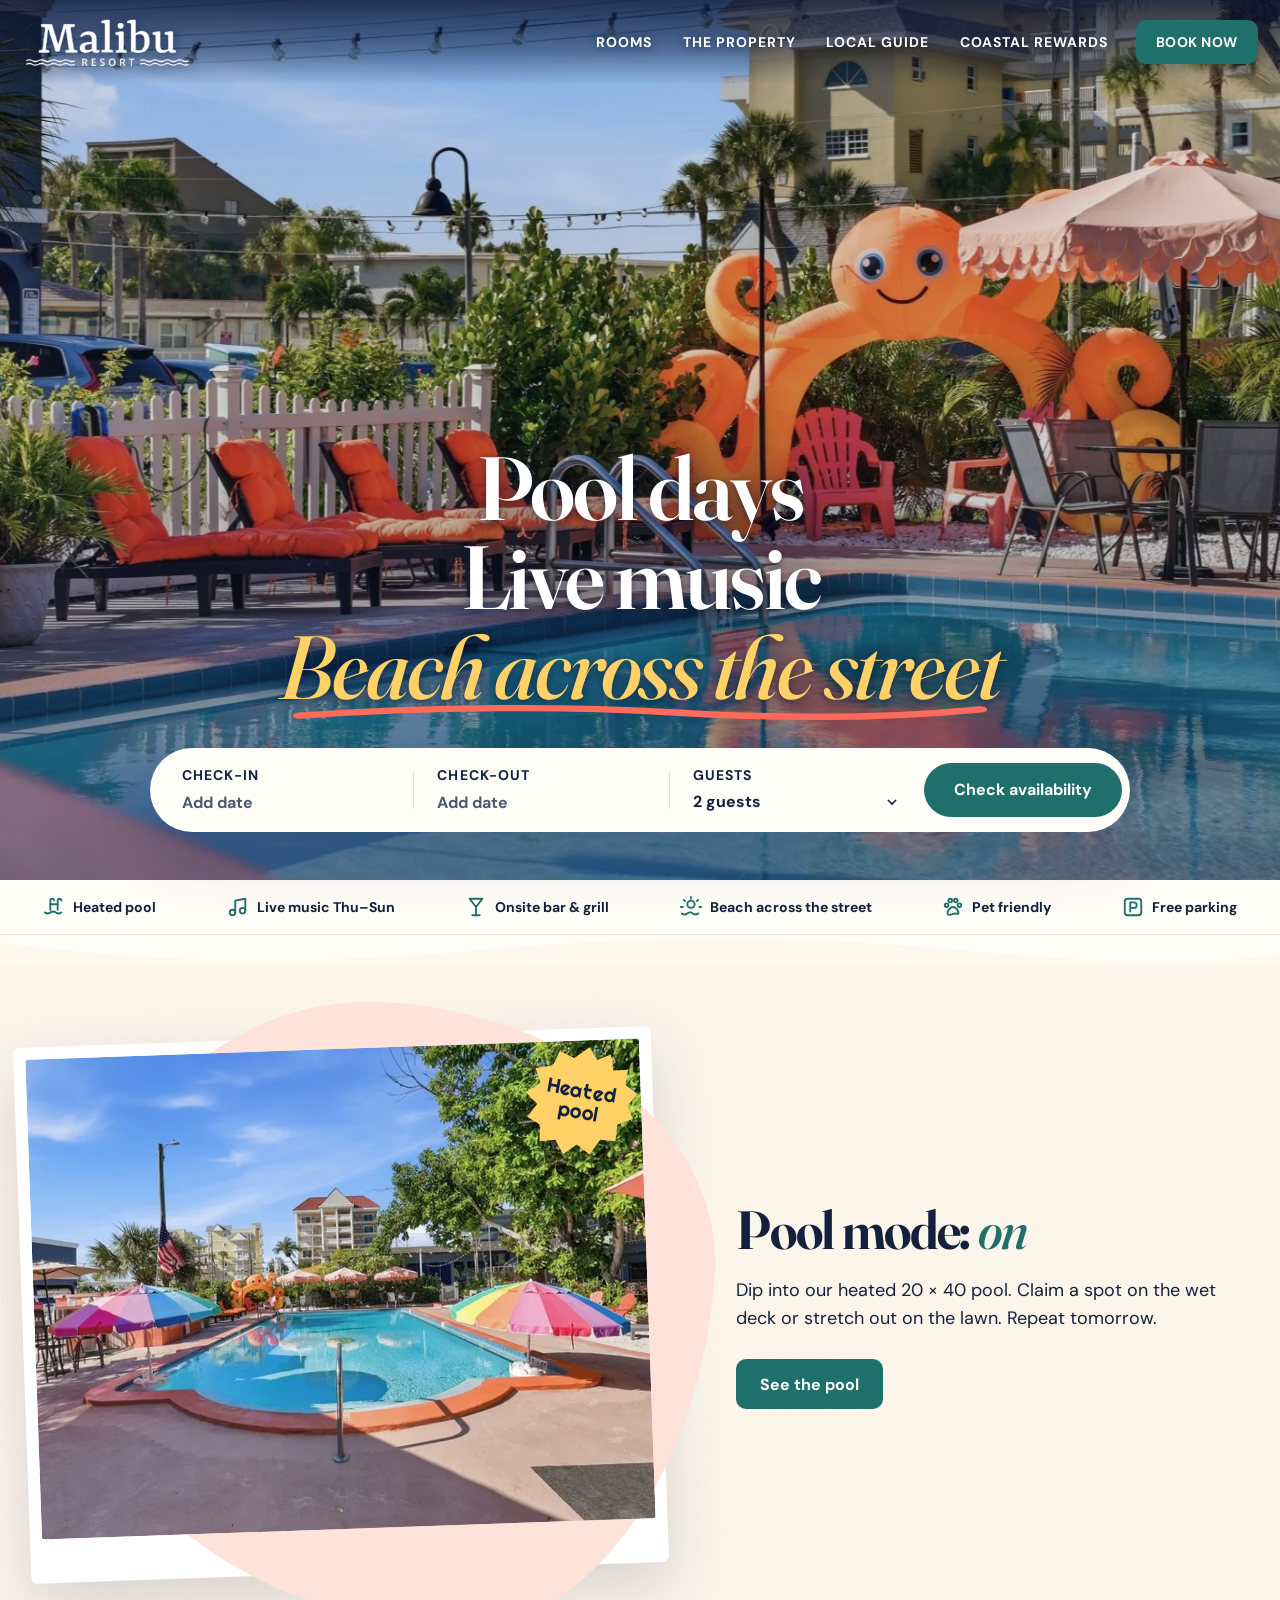
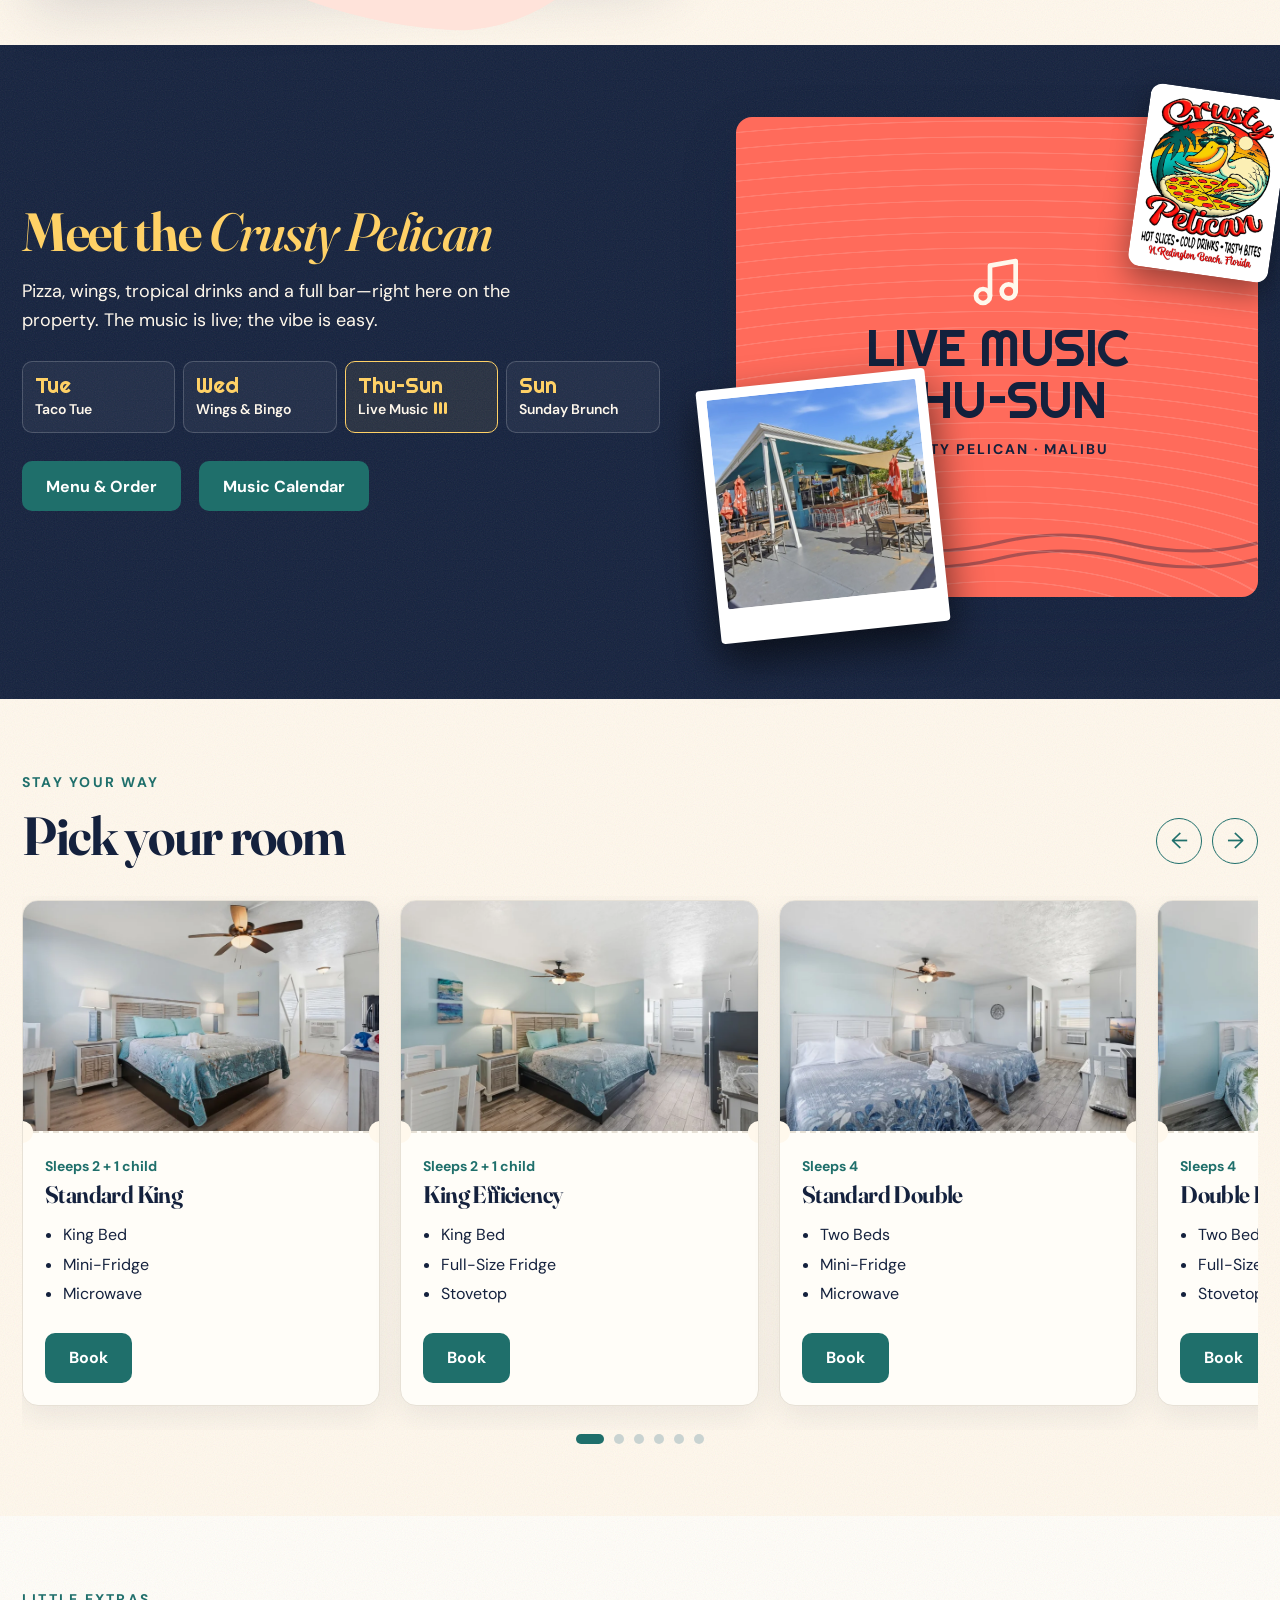
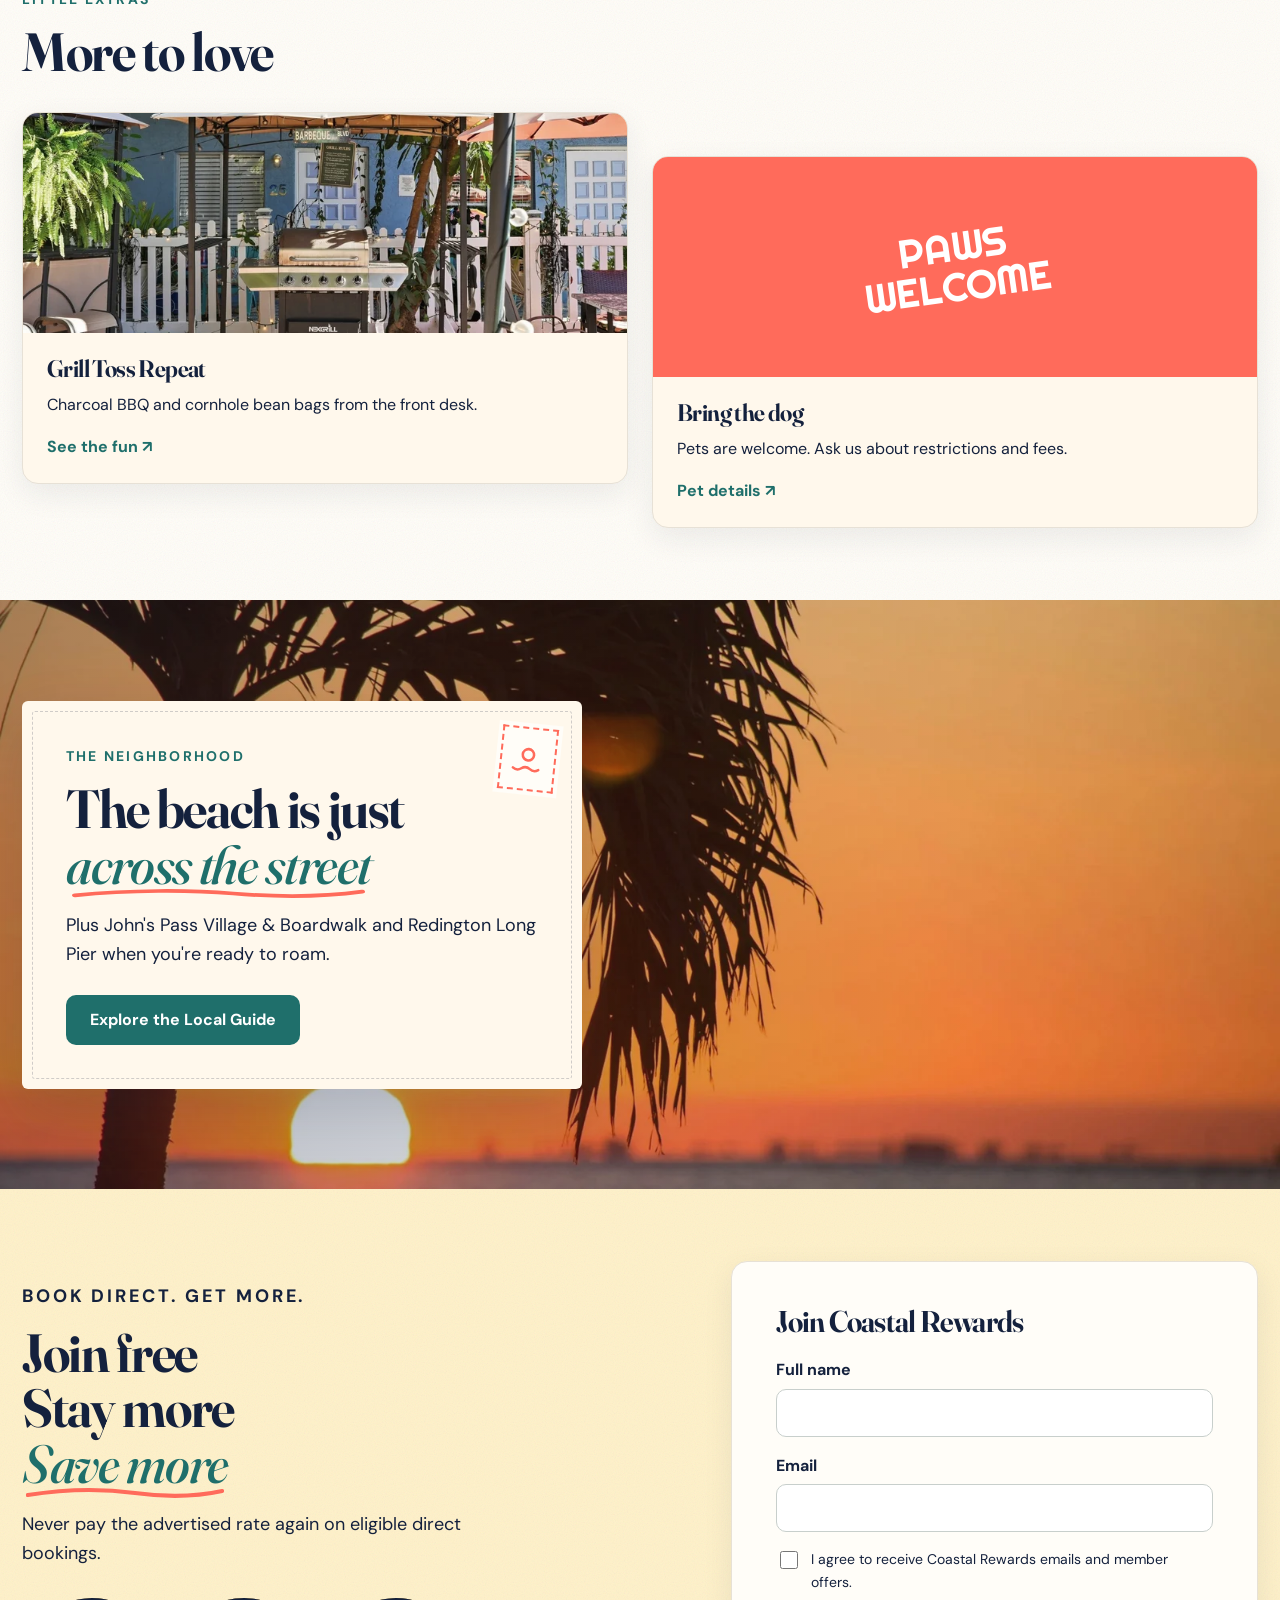
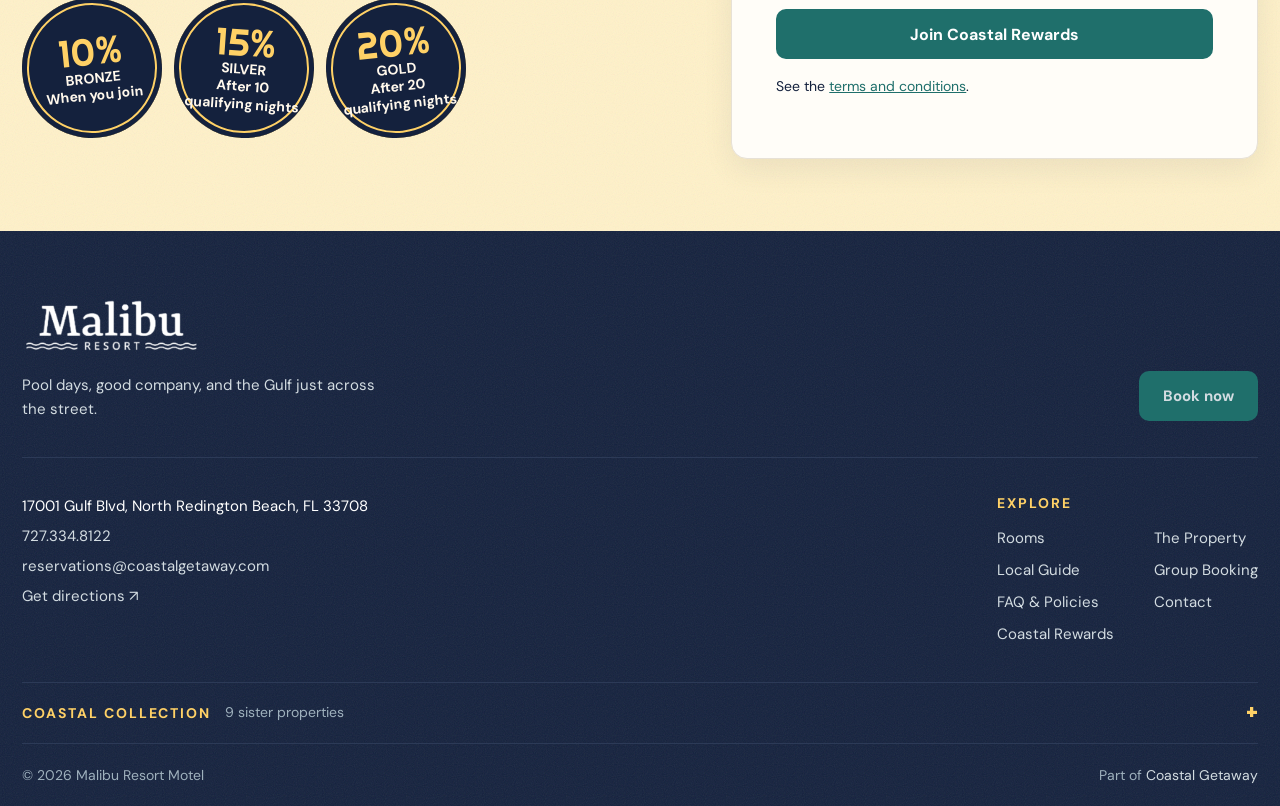
==== commit 760e87f9: "Client updates: bigger logo, new apartment photos, no Kokomo, pro photos - Enlarge the header logo o" ====
--- a/index.html
+++ b/index.html
@@ -60,7 +60,7 @@
   <section class="feature-block pool-block">
     <div class="wrap feature-layout">
       <div class="feature-media">
-        <img alt="The heated outdoor pool and sun deck at Malibu Resort Motel" loading="lazy" src="assets/images/property-03-800.webp" srcset="assets/images/property-03-800.webp 800w, assets/images/property-03-1200.webp 1200w, assets/images/property-03-1600.webp 1600w" sizes="(max-width: 960px) 100vw, 640px"/><span class="pool-badge">Heated pool</span>
+        <img alt="Heated pool with colorful umbrellas at Malibu Resort Motel" loading="lazy" src="assets/images/pro-pool-umbrellas-800.webp" srcset="assets/images/pro-pool-umbrellas-800.webp 800w, assets/images/pro-pool-umbrellas-1200.webp 1024w" sizes="(max-width: 960px) 100vw, 640px"/><span class="pool-badge">Heated pool</span>
       </div>
       <div class="feature-content">
         <h2>Pool mode: <em>on</em>
@@ -187,7 +187,7 @@
           </div>
         </article>
         <article class="strip-card"><a aria-label="See One Bedroom Apartment details" class="strip-image" href="rooms.html#room-491566">
-            <img alt="One Bedroom Apartment guest room" loading="lazy" src="assets/images/room-apartment-800.webp" srcset="assets/images/room-apartment-800.webp 800w, assets/images/room-apartment-1200.webp 1200w, assets/images/room-apartment-1600.webp 1600w" sizes="(max-width: 620px) 82vw, 360px"/></a>
+            <img alt="One Bedroom Apartment bedroom with king bed" loading="lazy" src="assets/images/room-apartment-800.webp" srcset="assets/images/room-apartment-800.webp 800w" sizes="(max-width: 620px) 82vw, 360px"/></a>
           <div class="strip-card-content">
             <p class="strip-occupancy">Sleeps 4
             </p>
@@ -236,17 +236,6 @@
         </div>
       </div>
       <div class="extras-grid">
-        <a class="extra-card" href="property.html#kokomo">
-          <div class="extra-visual"><!-- RETRO POSTER PLACEHOLDER: replace this whole div with <img src="assets/images/kokomo.jpg" alt="..."> when the client supplies a real Kokomo photo. -->
-            <div aria-label="Retro graphic poster for Kokomo the Blue and Gold Macaw" class="retro-poster poster-kokomo" role="img"><svg aria-hidden="true" class="poster-icon" fill="none" stroke="currentColor" stroke-linecap="round" stroke-linejoin="round" stroke-width="2" viewBox="0 0 24 24"><path d="M16 7h.01"/><path d="M3.4 18H12a8 8 0 0 0 8-8V7a4 4 0 0 0-7.3-2.3L2 20"/><path d="m20 7 2 .5-2 .5"/><path d="M10 18v3M14 17.7V21"/></svg><strong>SAY HI TO KOKOMO</strong><span class="poster-detail">OUR BLUE &amp; GOLD MACAW</span><svg aria-hidden="true" class="poster-waves" preserveAspectRatio="none" viewBox="0 0 400 60"><path d="M0 20q50-20 100 0t100 0 100 0 100 0M0 40q50-20 100 0t100 0 100 0 100 0" fill="none" stroke="currentColor" stroke-width="4"/></svg>
-            </div>
-          </div>
-          <div>
-            <h3>Kokomo says hello
-            </h3>
-            <p>Our resident Blue &amp; Gold Macaw is always ready for a photo moment.
-            </p><b>Meet Kokomo <span aria-hidden="true">↗</span></b>
-          </div></a>
         <a class="extra-card" href="property.html#games-bbq">
           <div class="extra-visual">
             <img alt="Charcoal BBQ grill area at Malibu Resort Motel" loading="lazy" src="assets/images/property-04-800.webp" srcset="assets/images/property-04-800.webp 800w, assets/images/property-04-1200.webp 1200w, assets/images/property-04-1600.webp 1600w" sizes="(max-width: 620px) 100vw, 400px"/>
--- a/assets/style-v2.css
+++ b/assets/style-v2.css
@@ -70,8 +70,8 @@
 /* ---------- Header ---------- */
 .site-header{position:absolute;inset:0 0 auto;z-index:80;transition:background .25s,box-shadow .25s}
 .header-inner{display:flex;align-items:center;gap:28px;height:var(--header-h)}
-.brand{flex:none;width:136px}
-.brand img{width:auto;max-height:64px;object-fit:contain;transition:filter .25s}
+.brand{flex:none;width:172px}
+.brand img{width:auto;max-height:76px;object-fit:contain;transition:filter .25s}
 .desktop-nav{display:flex;align-items:center;gap:clamp(18px,2.4vw,34px);margin-left:auto}
 .desktop-nav a{font-size:14px;font-weight:700;letter-spacing:.07em;text-decoration:none;text-transform:uppercase;text-underline-offset:6px}
 .desktop-nav a:hover{text-decoration:underline}
@@ -181,8 +181,6 @@
 .retro-poster strong{max-width:440px;font:clamp(32px,4vw,58px)/1.02 var(--display);letter-spacing:-.01em}
 .poster-music{background:var(--coral);color:var(--navy)}
 .poster-music .poster-icon{color:var(--cream)}
-.poster-kokomo{background:var(--navy);color:var(--cream)}
-.poster-kokomo .poster-icon{color:var(--yellow)}
 .poster-icon{width:56px;height:56px}
 .poster-detail{font-size:14px;font-weight:700;letter-spacing:.14em}
 .poster-waves{position:absolute;left:0;right:0;bottom:22px;z-index:-1;width:100%;height:48px;opacity:.35}
@@ -224,7 +222,7 @@
 
 /* Extras */
 .extras-section{padding-block:var(--section-y);background:var(--white)}
-.extras-grid{display:grid;grid-template-columns:repeat(3,minmax(0,1fr));gap:20px}
+.extras-grid{display:grid;grid-template-columns:repeat(2,minmax(0,1fr));gap:24px}
 .extra-card{background:var(--cream)}
 .extra-visual{height:220px;overflow:hidden}
 .extra-visual img{width:100%;height:100%;object-fit:cover}
@@ -490,8 +488,8 @@
   h1{font-size:32px}
   h2{font-size:28px}
   h3,.guide-card h2{font-size:22px}
-  .brand{width:112px}
-  .brand img{max-height:52px}
+  .brand{width:140px}
+  .brand img{max-height:60px}
   .header-book{display:none}
   .menu-toggle{margin-left:auto}
 
